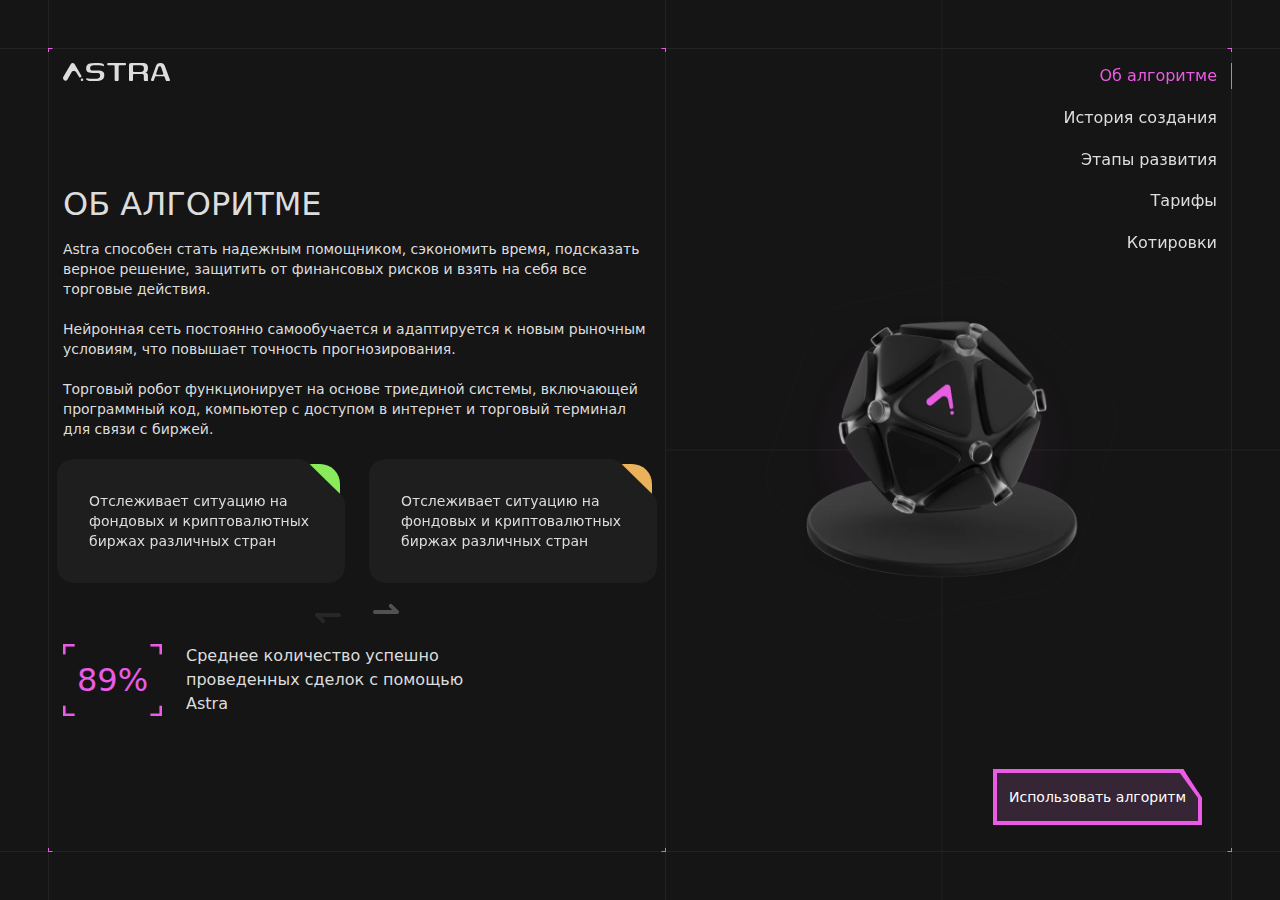
==== about.html @ ca2d739d "update" ====
<!doctype html>
<html lang="ru">

<head>

	<meta charset="UTF-8">
	<meta name="viewport" content="width=device-width, initial-scale=1.0">
	<title>Об алгоритме</title>
	<link rel="stylesheet" href="css/app.css">
	<script src="https://polyfill.io/v3/polyfill.min.js?features=globalThis%2CElement.prototype.closest%2CURLSearchParams"
		        nomodule></script>
	<script src="js/webcomponents-bundle.js" nomodule></script>
	<script>/*! @formatter:off modernizr 3.6.0 (Custom Build) | MIT https://modernizr.com/download/?-overflowscrolling-webp-setclasses !*/!function(e,n,t){function r(e,n){return typeof e===n}function o(){var e,n,t,o,i,s,a;for(var l in _)if(_.hasOwnProperty(l)){if(e=[],n=_[l],n.name&&(e.push(n.name.toLowerCase()),n.options&&n.options.aliases&&n.options.aliases.length))for(t=0;t<n.options.aliases.length;t++)e.push(n.options.aliases[t].toLowerCase());for(o=r(n.fn,"function")?n.fn():n.fn,i=0;i<e.length;i++)s=e[i],a=s.split("."),1===a.length?Modernizr[a[0]]=o:(!Modernizr[a[0]]||Modernizr[a[0]]instanceof Boolean||(Modernizr[a[0]]=new Boolean(Modernizr[a[0]])),Modernizr[a[0]][a[1]]=o),w.push((o?"":"no-")+a.join("-"))}}function i(e){var n=S.className,t=Modernizr._config.classPrefix||"";if(B&&(n=n.baseVal),Modernizr._config.enableJSClass){var r=new RegExp("(^|\\s)"+t+"no-js(\\s|$)");n=n.replace(r,"$1"+t+"js$2")}Modernizr._config.enableClasses&&(n+=" "+t+e.join(" "+t),B?S.className.baseVal=n:S.className=n)}function s(e,n){if("object"==typeof e)for(var t in e)b(e,t)&&s(t,e[t]);else{e=e.toLowerCase();var r=e.split("."),o=Modernizr[r[0]];if(2==r.length&&(o=o[r[1]]),"undefined"!=typeof o)return Modernizr;n="function"==typeof n?n():n,1==r.length?Modernizr[r[0]]=n:(!Modernizr[r[0]]||Modernizr[r[0]]instanceof Boolean||(Modernizr[r[0]]=new Boolean(Modernizr[r[0]])),Modernizr[r[0]][r[1]]=n),i([(n&&0!=n?"":"no-")+r.join("-")]),Modernizr._trigger(e,n)}return Modernizr}function a(e,n){return!!~(""+e).indexOf(n)}function l(){return"function"!=typeof n.createElement?n.createElement(arguments[0]):B?n.createElementNS.call(n,"http://www.w3.org/2000/svg",arguments[0]):n.createElement.apply(n,arguments)}function A(e){return e.replace(/([a-z])-([a-z])/g,function(e,n,t){return n+t.toUpperCase()}).replace(/^-/,"")}function u(e,n){return function(){return e.apply(n,arguments)}}function f(e,n,t){var o;for(var i in e)if(e[i]in n)return t===!1?e[i]:(o=n[e[i]],r(o,"function")?u(o,t||n):o);return!1}function c(n,t,r){var o;if("getComputedStyle"in e){o=getComputedStyle.call(e,n,t);var i=e.console;if(null!==o)r&&(o=o.getPropertyValue(r));else if(i){var s=i.error?"error":"log";i[s].call(i,"getComputedStyle returning null, its possible modernizr test results are inaccurate")}}else o=!t&&n.currentStyle&&n.currentStyle[r];return o}function p(e){return e.replace(/([A-Z])/g,function(e,n){return"-"+n.toLowerCase()}).replace(/^ms-/,"-ms-")}function d(){var e=n.body;return e||(e=l(B?"svg":"body"),e.fake=!0),e}function m(e,t,r,o){var i,s,a,A,u="modernizr",f=l("div"),c=d();if(parseInt(r,10))for(;r--;)a=l("div"),a.id=o?o[r]:u+(r+1),f.appendChild(a);return i=l("style"),i.type="text/css",i.id="s"+u,(c.fake?c:f).appendChild(i),c.appendChild(f),i.styleSheet?i.styleSheet.cssText=e:i.appendChild(n.createTextNode(e)),f.id=u,c.fake&&(c.style.background="",c.style.overflow="hidden",A=S.style.overflow,S.style.overflow="hidden",S.appendChild(c)),s=t(f,e),c.fake?(c.parentNode.removeChild(c),S.style.overflow=A,S.offsetHeight):f.parentNode.removeChild(f),!!s}function g(n,r){var o=n.length;if("CSS"in e&&"supports"in e.CSS){for(;o--;)if(e.CSS.supports(p(n[o]),r))return!0;return!1}if("CSSSupportsRule"in e){for(var i=[];o--;)i.push("("+p(n[o])+":"+r+")");return i=i.join(" or "),m("@supports ("+i+") { #modernizr { position: absolute; } }",function(e){return"absolute"==c(e,null,"position")})}return t}function h(e,n,o,i){function s(){f&&(delete U.style,delete U.modElem)}if(i=r(i,"undefined")?!1:i,!r(o,"undefined")){var u=g(e,o);if(!r(u,"undefined"))return u}for(var f,c,p,d,m,h=["modernizr","tspan","samp"];!U.style&&h.length;)f=!0,U.modElem=l(h.shift()),U.style=U.modElem.style;for(p=e.length,c=0;p>c;c++)if(d=e[c],m=U.style[d],a(d,"-")&&(d=A(d)),U.style[d]!==t){if(i||r(o,"undefined"))return s(),"pfx"==n?d:!0;try{U.style[d]=o}catch(v){}if(U.style[d]!=m)return s(),"pfx"==n?d:!0}return s(),!1}function v(e,n,t,o,i){var s=e.charAt(0).toUpperCase()+e.slice(1),a=(e+" "+x.join(s+" ")+s).split(" ");return r(n,"string")||r(n,"undefined")?h(a,n,o,i):(a=(e+" "+E.join(s+" ")+s).split(" "),f(a,n,t))}function y(e,n,r){return v(e,t,t,n,r)}var w=[],_=[],C={_version:"3.6.0",_config:{classPrefix:"",enableClasses:!0,enableJSClass:!0,usePrefixes:!0},_q:[],on:function(e,n){var t=this;setTimeout(function(){n(t[e])},0)},addTest:function(e,n,t){_.push({name:e,fn:n,options:t})},addAsyncTest:function(e){_.push({name:null,fn:e})}},Modernizr=function(){};Modernizr.prototype=C,Modernizr=new Modernizr;var b,S=n.documentElement,B="svg"===S.nodeName.toLowerCase();!function(){var e={}.hasOwnProperty;b=r(e,"undefined")||r(e.call,"undefined")?function(e,n){return n in e&&r(e.constructor.prototype[n],"undefined")}:function(n,t){return e.call(n,t)}}(),C._l={},C.on=function(e,n){this._l[e]||(this._l[e]=[]),this._l[e].push(n),Modernizr.hasOwnProperty(e)&&setTimeout(function(){Modernizr._trigger(e,Modernizr[e])},0)},C._trigger=function(e,n){if(this._l[e]){var t=this._l[e];setTimeout(function(){var e,r;for(e=0;e<t.length;e++)(r=t[e])(n)},0),delete this._l[e]}},Modernizr._q.push(function(){C.addTest=s}),Modernizr.addAsyncTest(function(){function e(e,n,t){function r(n){var r=n&&"load"===n.type?1==o.width:!1,i="webp"===e;s(e,i&&r?new Boolean(r):r),t&&t(n)}var o=new Image;o.onerror=r,o.onload=r,o.src=n}var n=[{uri:"[data-uri]",name:"webp"},{uri:"[data-uri]",name:"webp.alpha"},{uri:"[data-uri]",name:"webp.animation"},{uri:"[data-uri]",name:"webp.lossless"}],t=n.shift();e(t.name,t.uri,function(t){if(t&&"load"===t.type)for(var r=0;r<n.length;r++)e(n[r].name,n[r].uri)})});var Q="Moz O ms Webkit",x=C._config.usePrefixes?Q.split(" "):[];C._cssomPrefixes=x;var E=C._config.usePrefixes?Q.toLowerCase().split(" "):[];C._domPrefixes=E;var T={elem:l("modernizr")};Modernizr._q.push(function(){delete T.elem});var U={style:T.elem.style};Modernizr._q.unshift(function(){delete U.style}),C.testAllProps=v,C.testAllProps=y,Modernizr.addTest("overflowscrolling",y("overflowScrolling","touch",!0)),o(),i(w),delete C.addTest,delete C.addAsyncTest;for(var P=0;P<Modernizr._q.length;P++)Modernizr._q[P]();e.Modernizr=Modernizr}(window,document);/*! @formatter:on */</script>

</head>

<body>
	<div class="page-wrapper">
		<!--Header-->
		<header id="header" class="header">
			<div class="container">
				<!--Logo-->
				<div class="header__wrapper">
					<a href="index.html" class="header__logo">
						<img src="images/icon/logo.svg" alt="Astra" width="143" height="24">
					</a>
					<div class="header__panel" data-mobile-menu="wrapper">
						<!-- Menu -->
						<nav class="nav">
							<ul class="nav__list list-reset">
								<li class="nav__item active">
									<a href="about.html">
										<span>Об алгоритме</span>
									</a>
								</li>
								<li class="nav__item ">
									<a href="history.html">
										<span>История создания</span>
									</a>
								</li>
								<li class="nav__item ">
									<a href="development.html">
										<span>Этапы развития</span>
									</a>
								</li>
								<li class="nav__item ">
									<a href="rates.html">
										<span>Тарифы</span>
									</a>
								</li>
								<li class="nav__item ">
									<a href="quotes.html">
										<span>Котировки</span>
									</a>
								</li>
							</ul>


						</nav>
					</div>
				</div>
			</div>
		</header>

		<main class="main">
			<div class="line line--top"></div>
			<div class="line-vertical line-vertical--left"></div>
			<div class="line-vertical line-vertical--right"></div>
			<div class="line line--bottom"></div>

			<section class="about" data-slider="about-slider">
				<div class="line-vertical line-vertical--center"></div>
				<div class="container">
					<div class="about__wrapper offset">
						<div class=about__wrap>
							<div class="about__main">
								<h2 class="about__title section-title">
									Об алгоритме
								</h2>
								<div class="about__text">
									<p>
										Astra способен стать надежным помощником, сэкономить время, подсказать верное решение,
										защитить
										от финансовых рисков и взять на себя все торговые действия.
									</p>
									<p>
										Нейронная сеть постоянно самообучается и адаптируется к новым рыночным условиям, что
										повышает
										точность прогнозирования.
									</p>
									<p>
										Торговый робот функционирует на основе триединой системы, включающей программный код,
										компьютер
										с доступом в интернет и торговый терминал для связи с биржей.
									</p>
								</div>
								<div class="about__swiper">
									<div class="swiper swiper--about">
										<div class="swiper-wrapper">
											<div class="swiper-slide">
												<div class="about-card about-card--green">
													<div class="about-card__wrap">
														<p class="about-card__text">
															Отслеживает ситуацию на фондовых и криптовалютных биржах различных стран
														</p>
													</div>
												</div>
											</div>
											<div class="swiper-slide">
												<div class="about-card about-card--yellow">
													<div class="about-card__wrap">
														<p class="about-card__text">
															Отслеживает ситуацию на фондовых и криптовалютных биржах различных стран
														</p>
													</div>
												</div>
											</div>
											<div class="swiper-slide">
												<div class="about-card about-card--green">
													<div class="about-card__wrap">
														<p class="about-card__text">
															Отслеживает ситуацию на фондовых и криптовалютных биржах различных стран
														</p>
													</div>
												</div>
											</div>
											<div class="swiper-slide">
												<div class="about-card about-card--yellow">
													<div class="about-card__wrap">
														<p class="about-card__text">
															Отслеживает ситуацию на фондовых и криптовалютных биржах различных стран
														</p>
													</div>
												</div>
											</div>
										</div>
										<div class="swiper-nav">
											<div class="swiper-button-prev">
												<svg width="26" height="11" viewBox="0 0 26 11" fill="none" xmlns="http://www.w3.org/2000/svg">
													<g opacity="0.3">
														<path d="M2 3.99988C0.89543 3.99988 3.91405e-08 3.10445 8.74228e-08 1.99988C1.35705e-07 0.895308 0.895431 -0.000122031 2 -0.000121983L24 -0.000121498C25.1046 -0.00012145 26 0.895309 26 1.99988C26 3.10445 25.1046 3.99988 24 3.99988L2 3.99988Z" fill="#DDDDDD" />
														<path d="M0.928861 3.75735C0.147813 2.9763 0.147813 1.70997 0.928862 0.928926C1.70991 0.147877 2.97624 0.147877 3.75729 0.928926L9.58572 6.75735C10.3668 7.5384 10.3668 8.80473 9.58572 9.58578C8.80467 10.3668 7.53834 10.3668 6.75729 9.58578L0.928861 3.75735Z" fill="#DDDDDD" />
													</g>
												</svg>
											</div>
											<div class="swiper-button-next">
												<svg width="26" height="11" viewBox="0 0 26 11" fill="none" xmlns="http://www.w3.org/2000/svg">
													<g opacity="0.3">
														<path d="M24 7.00012C25.1046 7.00012 26 7.89555 26 9.00012C26 10.1047 25.1046 11.0001 24 11.0001L2 11.0001C0.895429 11.0001 -1.35705e-07 10.1047 -8.74228e-08 9.00012C-3.91405e-08 7.89555 0.895432 7.00012 2 7.00012L24 7.00012Z" fill="#DDDDDD" />
														<path d="M25.0711 7.24265C25.8522 8.0237 25.8522 9.29003 25.0711 10.0711C24.2901 10.8521 23.0238 10.8521 22.2427 10.0711L16.4143 4.24265C15.6332 3.4616 15.6332 2.19527 16.4143 1.41422C17.1953 0.633172 18.4617 0.633172 19.2427 1.41422L25.0711 7.24265Z" fill="#DDDDDD" />
													</g>
												</svg>
											</div>
										</div>
									</div>
								</div>
								<div class="about-average">
									<div class="about-average__count">
										89%
									</div>
									<p class="about-average__text">
										Среднее количество успешно проведенных сделок с помощью Astra
									</p>
								</div>
								<div class="line line--top"></div>
								<div class="line-vertical line-vertical--right"></div>
							</div>
							<div class="about-image">
								<div class="line-vertical line-vertical--center"></div>
								<div class="line line--center"></div>
								<div class="about-image__wrapper">
									<svg width="1054" height="880" viewBox="0 0 1054 1080" fill="none" xmlns="http://www.w3.org/2000/svg">
										<g clip-path="url(#clip0_344_8880)">
											<g opacity="0.1" filter="url(#filter0_f_344_8880)">
												<circle cx="524" cy="531" r="406" fill="url(#paint0_radial_344_8880)" />
											</g>
											<path opacity="0.3" d="M882.706 215.405L882.714 215.414L1014.34 361.313C1047.44 398.003 1058.35 449.612 1042.94 496.56L981.63 683.252L981.626 683.264L921.087 870.206C905.863 917.217 866.624 952.471 818.257 962.594L625.924 1002.85L625.912 1002.85L433.746 1043.89C385.421 1054.21 335.271 1037.86 302.321 1001.03L171.294 854.595L171.286 854.586L39.659 708.686C6.55842 671.996 -4.3534 620.387 11.0634 573.439L72.3692 386.747L72.373 386.735L132.913 199.793C148.137 152.782 187.376 117.528 235.742 107.405L428.075 67.1518L428.087 67.1492L620.253 26.1071C668.578 15.7861 718.729 32.1408 751.679 68.9662L882.706 215.405Z" stroke="#1E1E1E" stroke-width="6" />
										</g>
										<defs>
											<filter id="filter0_f_344_8880" x="64" y="71" width="920" height="920" filterUnits="userSpaceOnUse" color-interpolation-filters="sRGB">
												<feFlood flood-opacity="0" result="BackgroundImageFix" />
												<feBlend mode="normal" in="SourceGraphic" in2="BackgroundImageFix" result="shape" />
												<feGaussianBlur stdDeviation="27" result="effect1_foregroundBlur_344_8880" />
											</filter>
											<radialGradient id="paint0_radial_344_8880" cx="0" cy="0" r="1" gradientUnits="userSpaceOnUse" gradientTransform="translate(524 531) rotate(90) scale(406)">
												<stop stop-color="#EB5BE5" />
												<stop offset="1" stop-color="#EB5BE5" stop-opacity="0" />
											</radialGradient>
											<clipPath id="clip0_344_8880">
												<rect width="1054" height="1080" fill="white" />
											</clipPath>
										</defs>
									</svg>
									<picture class="about-image__pic">
										<source srcset="images/about/about.webp 1x, images/about/about@2x.webp 1.3x" type="image/webp">
										<source srcset="images/about/about.png 1x, images/about/about@2x.png 1.3x" type="image/png">
										<img src="images/about/about.png" alt="Astra" width="600" height="560">
									</picture>
								</div>
							</div>
							<a href="#" class="b-btn b-btn--primary">
								<span>Использовать алгоритм</span>
							</a>
						</div>
					</div>
				</div>
			</section>


		</main>
		<!-- Footer -->
		<footer class="footer footer--main" id="footer">
			<div class="container">
				<div class="footer__wrapper">

				</div>
			</div>
		</footer>

	</div>

	<script src="js/app.min.js"></script>
	<script src="js/slider.min.js"></script>


</body>

</html>
---- css/app.css ----
@keyframes dropdown-display{0%{opacity:0;transform:scale(.98) translateY(-.6em)}to{opacity:1;transform:scale(1) translateY(0)}}@keyframes dropdown-display-up{0%{opacity:0;transform:scale(.98) translateY(.6em)}to{opacity:1;transform:scale(1) translateY(0)}}@keyframes pulse{0%,to{opacity:0}50%{opacity:1}}@keyframes animateLine{0%{width:0}to{width:100%}}@keyframes animateLineHorizontal{0%{height:0}to{height:100%}}@keyframes pulseTwo{0%,to{opacity:0}50%{opacity:.5}}@keyframes dashOne{0%{stroke-dashoffset:170px}to{stroke-dashoffset:340px}}@keyframes dash{0%{stroke-dashoffset:1200}to{stroke-dashoffset:0}}@keyframes dashText{0%{opacity:0}to{opacity:1}}@font-face{font-family:"Onest";src:url(../fonts/Onest-Regular.woff2) format("woff2"),url(../fonts/Onest-Regular.woff) format("woff"),url(../fonts/Onest-Regular.ttf) format("truetype");font-weight:400;font-style:normal;font-display:swap}@font-face{font-family:"Onest";src:url(../fonts/Onest-Medium.woff2) format("woff2"),url(../fonts/Onest-Medium.woff) format("woff"),url(../fonts/Onest-Medium.ttf) format("truetype");font-weight:500;font-style:normal;font-display:swap}@font-face{font-family:"Onest";src:url(../fonts/Onest-Bold.woff2) format("woff2"),url(../fonts/Onest-Bold.woff) format("woff"),url(../fonts/Onest-Bold.ttf) format("truetype");font-weight:700;font-style:normal;font-display:swap}html{line-height:1.15;-webkit-text-size-adjust:100%}aside,details,footer,header,main,nav,section{display:block}hr,img{border:0}hr{box-sizing:content-box;overflow:visible;background:#dedede;display:block;height:1px;margin:30px 0}pre{font-family:monospace,monospace;font-size:1em}a{background-color:transparent;-webkit-tap-highlight-color:transparent}abbr[title]{border-bottom:none;-webkit-text-decoration:underline dotted;text-decoration:underline dotted}b,strong{font-weight:700}small{font-size:80%}sub,sup{font-size:75%;line-height:0;position:relative;vertical-align:baseline}sub{bottom:-.25em}sup{top:-.5em}img{height:auto;max-width:100%;vertical-align:top}button,input,optgroup{font-size:100%;line-height:1.15}button,input,optgroup,select,textarea{font-family:inherit;margin:0}button,input{overflow:visible}button,select{text-transform:none}[type=button],[type=reset],[type=submit],button{-webkit-appearance:button;-webkit-tap-highlight-color:transparent;outline:0}[type=button]::-moz-focus-inner,[type=reset]::-moz-focus-inner,[type=submit]::-moz-focus-inner,button::-moz-focus-inner{border-style:none;padding:0}[type=button]:-moz-focusring,[type=reset]:-moz-focusring,[type=submit]:-moz-focusring,button:-moz-focusring{outline:0}fieldset{padding:0}legend{color:inherit;display:table;max-width:100%;white-space:normal}[type=checkbox],[type=radio],legend{box-sizing:border-box;padding:0}[type=number]::-webkit-inner-spin-button,[type=number]::-webkit-outer-spin-button{height:auto}[type=search]{-webkit-appearance:textfield;outline-offset:-2px}[type=search]::-webkit-search-decoration{-webkit-appearance:none}::-webkit-file-upload-button{-webkit-appearance:button;font:inherit}summary{display:list-item}[hidden],template{display:none}*{-webkit-tap-highlight-color:transparent}body{height:100%;background:#151515;box-sizing:border-box;color:#151515;font-family:"Roboto",system-ui,-apple-system,Segoe UI,Roboto,Noto Sans,Ubuntu,Cantarell,Helvetica Neue,sans-serif;font-size:16px;line-height:161%;margin:0;min-width:320px;overflow-x:hidden;overflow-y:auto;padding:0;position:relative}svg{max-height:100%}select:not([multiple]){vertical-align:middle}table{border-collapse:separate;border-spacing:0;max-width:100%;width:100%}td,th{line-height:inherit;padding:5px 10px}th{font-weight:700;text-align:left;vertical-align:bottom}td{vertical-align:top}a{color:#fff;outline:0;text-decoration:none}h1,h2,h3,h4,h5,h6,p{font-weight:700;line-height:1.2;margin:0}p{color:#ddd;font-size:12px;font-weight:400;line-height:16px}@media screen and (min-width:767px){p{font-size:14px;line-height:20px}}@media screen and (min-width:1439px){p{font-size:16px;line-height:24px}}.section-title{color:#ddd;font-size:24px;font-weight:500;line-height:32px;text-transform:uppercase}@media screen and (min-width:767px){.section-title{font-size:32px;line-height:40px}}@media screen and (min-width:1919px){.section-title{font-size:48px;line-height:56px}}dl,ol,ul{margin:2.6em 0}ol{list-style:decimal}h1{font-size:28px}h2{font-size:24px}h3{font-size:20px}h4{font-size:18px}h5{font-size:16px}::-moz-focus-inner{border:0;padding:0}.hidden-box{display:none;visibility:hidden}iframe{border:0;outline:0}.videoWrapper{height:0;padding-bottom:56.25%;position:relative}.videoWrapper iframe{height:100%;left:0;position:absolute;top:0;width:100%}.text-center{text-align:center}.list-reset{list-style:none;margin:0;padding:0}blockquote{color:#000;font-size:18px;font-style:normal;font-weight:500;line-height:189%;margin:42px 0;max-width:830px;padding-left:27px;position:relative}@media screen and (min-width:767px){blockquote{margin:28px 0}}@media screen and (min-width:1279px){blockquote{margin:48px 0}}blockquote:after{background:#000;bottom:5px;content:"";left:0;position:absolute;top:5px;width:3px}input[type=email],input[type=number],input[type=password],input[type=search],input[type=tel],input[type=text],select{height:auto}input[type=email],input[type=number],input[type=password],input[type=search],input[type=tel],input[type=text],select,textarea{background-color:transparent;border:1px solid #c1c1c1;border-radius:5px;outline:0;line-height:1.25;color:#4b4b4e;max-width:100%;font-weight:400;transition:border-color .3s ease;padding:19px 28px;font-size:16px;-webkit-appearance:none;box-sizing:border-box}input[type=email]::-webkit-input-placeholder,input[type=number]::-webkit-input-placeholder,input[type=password]::-webkit-input-placeholder,input[type=search]::-webkit-input-placeholder,input[type=tel]::-webkit-input-placeholder,input[type=text]::-webkit-input-placeholder,select::-webkit-input-placeholder,textarea::-webkit-input-placeholder{font-weight:400;color:#4b4b4e}input[type=email]:-moz-placeholder,input[type=number]:-moz-placeholder,input[type=password]:-moz-placeholder,input[type=search]:-moz-placeholder,input[type=tel]:-moz-placeholder,input[type=text]:-moz-placeholder,select:-moz-placeholder,textarea:-moz-placeholder{font-weight:400;color:#4b4b4e}input[type=email]::-moz-placeholder,input[type=number]::-moz-placeholder,input[type=password]::-moz-placeholder,input[type=search]::-moz-placeholder,input[type=tel]::-moz-placeholder,input[type=text]::-moz-placeholder,select::-moz-placeholder,textarea::-moz-placeholder{font-weight:400;color:#4b4b4e}input[type=email]:-ms-input-placeholder,input[type=number]:-ms-input-placeholder,input[type=password]:-ms-input-placeholder,input[type=search]:-ms-input-placeholder,input[type=tel]:-ms-input-placeholder,input[type=text]:-ms-input-placeholder,select:-ms-input-placeholder,textarea:-ms-input-placeholder{font-weight:400;color:#4b4b4e}input[type=email]:focus,input[type=number]:focus,input[type=password]:focus,input[type=search]:focus,input[type=tel]:focus,input[type=text]:focus,select:focus,textarea:focus{border-color:#4b4b4e}input[type=email].error,input[type=number].error,input[type=password].error,input[type=search].error,input[type=tel].error,input[type=text].error,select.error,textarea.error{border-color:#e23737;color:#e23737}input[type=email].disabled,input[type=email][disabled],input[type=email][readonly],input[type=number].disabled,input[type=number][disabled],input[type=number][readonly],input[type=password].disabled,input[type=password][disabled],input[type=password][readonly],input[type=search].disabled,input[type=search][disabled],input[type=search][readonly],input[type=tel].disabled,input[type=tel][disabled],input[type=tel][readonly],input[type=text].disabled,input[type=text][disabled],input[type=text][readonly],select.disabled,select[disabled],select[readonly],textarea.disabled,textarea[disabled],textarea[readonly]{cursor:default;background-color:#f9f9f9;border-color:#bcbcbc;color:#939393}select{padding-right:35px;background-image:url(../images/select.svg);background-position:100% 50%;background-repeat:no-repeat}input[type=checkbox],input[type=radio]{display:inline-block;vertical-align:middle}textarea{height:auto;overflow:auto}.error-message{color:#e23737;margin-top:5px;order:1}.checkbox-style,label.checkbox-style{font-size:13px;font-weight:400;line-height:1.3;position:relative;display:block;overflow:hidden;margin:0;cursor:pointer;-webkit-user-select:none;user-select:none;-webkit-tap-highlight-color:transparent;outline:0;color:#a7a8b1}.checkbox-style>span,label.checkbox-style>span{position:relative;display:inline-block;vertical-align:top;color:#a7a8b1;padding:2px 0 2px 28px}.checkbox-style>span:before,label.checkbox-style>span:before{content:"";position:absolute;z-index:1;top:0;left:0;box-sizing:border-box;width:20px;height:20px;border:1px solid #c1c1c1;border-radius:3px;transition:border-color .3s ease,background-color .3s ease}.checkbox-style>span:after,label.checkbox-style>span:after{content:"";position:absolute;z-index:5;top:3px;left:3px;opacity:0;transition:opacity .3s ease;width:14px;height:14px;background:#000;border-radius:3px}.checkbox-style input[type=checkbox],label.checkbox-style input[type=checkbox]{position:absolute;top:0;left:-30px;width:1px;height:1px;outline:0;-webkit-tap-highlight-color:transparent}.checkbox-style input[type=checkbox]:checked~span:after,label.checkbox-style input[type=checkbox]:checked~span:after{opacity:1}.checkbox-style input[type=checkbox].disabled~span:after,.checkbox-style input[type=checkbox][disabled]~span:after,label.checkbox-style input[type=checkbox].disabled~span:after,label.checkbox-style input[type=checkbox][disabled]~span:after{background:#e3e3e3}.form__row{position:relative;margin-top:20px}.form__row:first-child{margin-top:0}.form__row input[type=email],.form__row input[type=number],.form__row input[type=password],.form__row input[type=search],.form__row input[type=tel],.form__row input[type=text],.form__row select,.form__row textarea{width:100%;vertical-align:top}.form__row>label:not(.checkbox-style){font-size:12px;font-weight:400;line-height:1.2;display:flex;align-items:center;flex-flow:row nowrap;justify-content:space-between;margin:0 0 10px;cursor:pointer;color:#a7a8b1}.form__row>label:not(.checkbox-style)>span{order:0}.form__row>label:not(.checkbox-style) .error-message{margin-top:0;margin-left:10px}.form__row>label:not(.checkbox-style) .error-message+span{color:#e23737}.form-password__button i,.form__hint,.form__input{position:relative;z-index:1}.form__hint{font-size:12px;font-weight:400;font-style:italic;z-index:2;margin:5px 0 0;color:#444}.form__error{font-size:13px;font-weight:500;z-index:3;margin-top:3px;color:#e23737}.form-password,.form__error{position:relative}.form-password input[type=password],.form-password input[type=text]{position:relative;z-index:1;padding-right:50px}.form-password__button,.form-password__button:after{position:absolute;z-index:10;transition:opacity .3s ease}.form-password__button{top:0;right:0;bottom:0;box-sizing:border-box;width:42px;padding:0;cursor:pointer;vertical-align:middle;opacity:.3;border:0;outline:0;background:0 0;-webkit-tap-highlight-color:transparent}.form-password__button i{vertical-align:middle}.form-password__button:after{content:"";top:24px;left:9px;display:block;width:24px;height:1px;transform:rotate(-30deg);border-top:1px solid #fff;background:#000}@media screen and (min-width:1279px){.form-password__button:hover{opacity:1}}.form-password__button.active{opacity:1}.form-password__button.active:after{opacity:0}.b-btn,.test:hover{background-color:#eb5be5}.b-btn{align-items:center;border:4px solid #eb5be5;border-radius:0;box-sizing:border-box;-webkit-clip-path:polygon(91% 0,100% 52%,100% 100%,0 100%,0 0);clip-path:polygon(91% 0,100% 52%,100% 100%,0 100%,0 0);justify-content:flex-start;line-height:24px;position:relative;text-align:center;text-decoration:none;transition:background .3s ease,color .3s ease;width:-moz-fit-content;width:fit-content}.b-btn.focus,.b-btn:focus-within,.b-btn:hover{outline:0}.b-btn.disabled,.b-btn:disabled{background:inherit;box-shadow:none;cursor:default;opacity:.45}.b-btn [class*=" b-icon-"],.b-btn [class^=b-icon-]{margin-right:10px;vertical-align:middle}.b-btn--big{font-size:16px;padding:14px 30px}.b-btn--small{font-size:13px;padding:8px 30px}.b-btn--primary{color:#fff}.b-btn--primary.active span,.b-btn--primary:active span,.b-btn--primary:focus-within span,.b-btn--primary:hover span{background-color:#eb5be5}.b-btn--primary.disabled.active,.b-btn--primary.disabled:active,.b-btn--primary.disabled:focus-within,.b-btn--primary.disabled:hover,.b-btn--primary:disabled.active,.b-btn--primary:disabled:active,.b-btn--primary:disabled:focus-within,.b-btn--primary:disabled:hover{background-color:#362535;color:#fff}.b-btn--primary span{align-items:center;background-color:#362535;bottom:4px;-webkit-clip-path:polygon(91% 0,100% 52%,100% 100%,0 100%,0 0);clip-path:polygon(91% 0,100% 52%,100% 100%,0 100%,0 0);display:flex;font-size:12px;justify-content:center;line-height:16px;transition:background-color .3s ease}@media screen and (min-width:767px){.b-btn--primary span{font-size:14px;line-height:20px}}@media screen and (min-width:1919px){.b-btn--primary span{font-size:16px;height:56px;line-height:24px}}.b-btn--loading:before{animation:loadingSpin 1s infinite linear;border-radius:50%;content:"";display:inline-block;height:12px;margin-left:-15px;margin-right:10px;transition:border .3s ease;vertical-align:middle;width:12px}.b-btn--loading.outline:before{border:3px solid rgba(0,0,0,.2);border-top-color:#000}.b-btn--loading.outline:hover:before,.b-btn--loading:before{border:3px solid rgba(255,255,255,.6);border-top-color:#fff}.b-btn+.b-btn{margin-left:5px}.b-btn-grouping{display:inline-block}.b-btn-grouping .b-btn{border-radius:0;float:left;margin-right:0}.b-btn-grouping .b-btn:first-child{border-radius:0 0 0 0}.b-btn-grouping .b-btn:last-child{border-radius:0 0 0 0}.b-btn-grouping .b-btn.outline{margin-left:-1px;z-index:1}.b-btn-grouping .b-btn.outline:hover{z-index:2}.b-btn-grouping .b-btn.outline.active{z-index:3}.b-btn-grouping .b-btn.outline:first-child{margin-left:0}a.b-btn.disabled,fieldset[disabled] a.b-btn{pointer-events:none}input[type=button].full-size,input[type=reset].full-size,input[type=submit].full-size{width:100%}.swiper,.swiper-wrapper{position:relative;z-index:1}.swiper{margin-left:auto;margin-right:auto;overflow:hidden;list-style:none;padding:0}.swiper-vertical>.swiper-wrapper{flex-direction:column}.swiper-wrapper{width:100%;height:100%;display:flex;transition-property:transform;box-sizing:content-box}.swiper-android .swiper-slide,.swiper-wrapper{transform:translate3d(0,0,0)}.swiper-pointer-events{touch-action:pan-y}.swiper-pointer-events.swiper-vertical{touch-action:pan-x}.swiper-slide{flex-shrink:0;width:100%;height:100%;position:relative;transition-property:transform}.swiper-slide-invisible-blank{visibility:hidden}.swiper-autoheight,.swiper-autoheight .swiper-slide{height:auto}.swiper-autoheight .swiper-wrapper{align-items:flex-start;transition-property:transform,height}.swiper-centered>.swiper-wrapper::before{content:"";flex-shrink:0;order:9999}.swiper-centered.swiper-horizontal>.swiper-wrapper>.swiper-slide:first-child{margin-inline-start:var(--swiper-centered-offset-before)}.swiper-centered.swiper-horizontal>.swiper-wrapper::before{height:100%;width:var(--swiper-centered-offset-after)}.swiper-centered.swiper-vertical>.swiper-wrapper>.swiper-slide:first-child{margin-block-start:var(--swiper-centered-offset-before)}.swiper-centered.swiper-vertical>.swiper-wrapper::before{width:100%;height:var(--swiper-centered-offset-after)}.swiper-centered>.swiper-wrapper>.swiper-slide{scroll-snap-align:center center}.swiper-button-next,.swiper-button-prev{cursor:pointer;display:inline-block;flex:0 0 26px;height:21px;outline:0;position:relative;-webkit-tap-highlight-color:transparent;transition:opacity .3s ease;-webkit-user-select:none;user-select:none;vertical-align:top;width:26px}.swiper-button-next:after,.swiper-button-prev:after{content:"";left:0;position:absolute;top:0}@media screen and (min-width:1076px){.swiper-button-next:hover,.swiper-button-prev:hover{opacity:.7}}.swiper-button-next.swiper-button-disabled,.swiper-button-prev.swiper-button-disabled{cursor:auto;opacity:.3;pointer-events:none}.swiper-button-prev{margin-right:16px;top:3px}.swiper-button-next{margin-left:16px;top:-7px}.slider__pagination{display:flex;flex-flow:row nowrap;justify-content:space-between}.swiper-nav{display:flex;justify-content:center}.swiper-pagination{position:absolute;text-align:center;transition:300ms opacity;transform:translate3d(0,0,0);z-index:10}.swiper-pagination.swiper-pagination-hidden{opacity:0}.swiper-container-horizontal>.swiper-pagination-bullets,.swiper-pagination-custom,.swiper-pagination-fraction{bottom:10px;left:0;width:100%}.swiper-pagination-bullets-dynamic{overflow:hidden;font-size:0}.swiper-pagination-bullets-dynamic .swiper-pagination-bullet{transform:scale(.33);position:relative}.swiper-pagination-bullets-dynamic .swiper-pagination-bullet-active,.swiper-pagination-bullets-dynamic .swiper-pagination-bullet-active-main{transform:scale(1)}.swiper-pagination-bullets-dynamic .swiper-pagination-bullet-active-prev{transform:scale(.66)}.swiper-pagination-bullets-dynamic .swiper-pagination-bullet-active-prev-prev{transform:scale(.33)}.swiper-pagination-bullets-dynamic .swiper-pagination-bullet-active-next{transform:scale(.66)}.swiper-pagination-bullets-dynamic .swiper-pagination-bullet-active-next-next{transform:scale(.33)}.swiper-pagination-bullet{width:8px;height:8px;display:inline-block;border-radius:100%;background:#000;opacity:.2}button.swiper-pagination-bullet{border:0;margin:0;padding:0;box-shadow:none;-webkit-appearance:none;appearance:none}.swiper-pagination-clickable .swiper-pagination-bullet{cursor:pointer}.swiper-pagination-bullet-active{opacity:1;background:#4954a0}.swiper-container-vertical>.swiper-pagination-bullets{right:10px;top:50%;transform:translate3d(0,-50%,0)}.swiper-container-vertical>.swiper-pagination-bullets .swiper-pagination-bullet{margin:6px 0;display:block}.swiper-container-vertical>.swiper-pagination-bullets.swiper-pagination-bullets-dynamic{top:50%;transform:translateY(-50%);width:8px}.swiper-container-vertical>.swiper-pagination-bullets.swiper-pagination-bullets-dynamic .swiper-pagination-bullet{display:inline-block;transition:200ms transform,200ms top}.swiper-container-horizontal>.swiper-pagination-bullets .swiper-pagination-bullet{margin:0 4px}.swiper-container-horizontal>.swiper-pagination-bullets.swiper-pagination-bullets-dynamic{left:50%;transform:translateX(-50%);white-space:nowrap}.swiper-container-horizontal>.swiper-pagination-bullets.swiper-pagination-bullets-dynamic .swiper-pagination-bullet{transition:200ms transform,200ms left}.swiper-container-horizontal.swiper-container-rtl>.swiper-pagination-bullets-dynamic .swiper-pagination-bullet{transition:200ms transform,200ms right}.swiper-pagination-lock{display:none}.tabs{width:100%}.tabs__container{display:none;width:100%}.tabs--info,.tabs__container.active{display:flex}.tabs--info{flex-direction:column}.tabs__list{align-items:flex-start;display:flex;margin-bottom:24px;overflow-x:auto;width:100%}@media screen and (min-width:1279px){.tabs__list{margin-bottom:38px}}.tabs__button{align-items:center;background-color:transparent;border:0;border-radius:8px;color:#ddd;cursor:pointer;display:flex;font-size:16px;font-weight:400;line-height:24px;padding:10px;text-decoration:none;transition:background-color .3s ease,color .3s ease;white-space:nowrap;width:100%}@media screen and (min-width:767px){.tabs__button{width:max-content}}.tabs__button.active,.tabs__button:hover{background-color:#1e1e1e;color:#fff}.tabs__button.active{color:#eb5be5}.tabs__button:not(:first-child){margin-left:24px}.tabs__button span{display:block;pointer-events:none}.tabs__wrap,.tabs__wrapper{overflow-x:auto}.tabs__wrapper{color:#fff;max-height:440px;max-width:100%;overflow-y:auto;width:100%}@media screen and (min-width:1279px){.tabs__wrapper{max-height:333px;padding-right:10px}.tabs__wrapper::-webkit-scrollbar{width:2px}.tabs__wrapper::-webkit-scrollbar-track{background-color:transparent}.tabs__wrapper::-webkit-scrollbar-thumb{box-shadow:inset 0 0 6px #eb5be5}}@media screen and (min-width:1439px){.tabs__wrapper{max-height:440px}}html{box-sizing:border-box;height:100%}*,::after,::before{box-sizing:inherit}.main,.page-wrapper{display:flex;position:relative}.page-wrapper{flex-direction:column;min-height:100%;overflow:hidden}.page-wrapper .line{animation:animateLine 2s ease-in}.page-wrapper .line-vertical{animation:animateLineHorizontal 1.5s ease-in}.main{flex:1 0 auto}.container{box-sizing:border-box;padding:0 12px;width:100%}@media screen and (min-width:767px){.container{padding:0 48px}}@media screen and (min-width:1439px){.container{padding:0 64px}}.line,.line--top{position:absolute;z-index:10}.line{background-color:#222;height:1px;width:100%}.line--top{left:0;top:12px}@media screen and (min-width:767px){.line--top{top:48px}}@media screen and (min-width:1439px){.line--top{top:64px}}.line--bottom{bottom:12px;left:0;position:absolute;z-index:10}@media screen and (min-width:767px){.line--bottom{bottom:48px}}@media screen and (min-width:1439px){.line--bottom{bottom:64px}}.line-vertical{background-color:#222;height:100%;position:absolute;top:0;width:1px;z-index:10}.line-vertical--left{left:12px}@media screen and (min-width:767px){.line-vertical--left{left:48px}}@media screen and (min-width:1439px){.line-vertical--left{left:64px}}.line-vertical--right{right:12px}@media screen and (min-width:767px){.line-vertical--right{right:48px}}@media screen and (min-width:1439px){.line-vertical--right{right:64px}}.hero .line-vertical--center,.line-vertical--center{left:50%;transform:translateX(-50%)}.offset{padding:0 15px}.hero{display:flex;flex-direction:column;justify-content:end;padding:45px 0 30px;position:relative;width:100%}@media screen and (min-width:767px){.hero{padding:80px 0 84px}}@media screen and (min-width:1279px){.hero{justify-content:center;padding:0}}.hero__wrapper{display:grid;grid-template-columns:repeat(3,1fr);position:relative;z-index:20}@media screen and (min-width:767px){.hero__wrapper{align-items:flex-end;grid-template-columns:repeat(6,1fr)}}@media screen and (min-width:1279px){.hero__wrapper{align-items:center;display:flex;justify-content:space-between;padding-top:0}}.hero__text{grid-column:3 span;margin-bottom:17px;max-width:213px}@media screen and (min-width:767px){.hero__text{grid-column:1/4;margin-bottom:0;max-width:357px}}.hero-image{grid-column:3 span;grid-row:1/1;margin-bottom:136px;position:relative;z-index:-1}@media screen and (min-width:767px){.hero-image{grid-column:6 span;margin-bottom:80px}}@media screen and (min-width:1279px){.hero-image{margin-bottom:0;margin-left:-100px}}.about-image svg,.about-image__wrapper img,.hero-image svg,.hero-image__pic img{height:100%;object-fit:cover;width:100%}.hero-image .line--center{left:50%;top:50%;transform:translate(-50%,-50%);width:1000%;z-index:-1}.hero-image__wrapper{position:relative}.hero-image__pic{left:50%;position:absolute;top:50%;transform:translate(-50%,-50%);width:44%;z-index:1}.b-btn--primary{grid-column:3 span}@media screen and (min-width:767px){.b-btn--primary{grid-column:6/7}}.b-btn--primary span{height:32px;min-width:167px}@media screen and (min-width:767px){.b-btn--primary span{height:48px;min-width:201px}}@media screen and (min-width:1919px){.b-btn--primary span{min-width:235px}}.about{position:relative;width:100%}@media screen and (min-width:767px){.about{padding:0}}.about .line-vertical--center{display:none;left:50%;top:0;transform:translateX(-50%)}@media screen and (min-width:767px){.about .line-vertical--center{display:block}}@media screen and (min-width:1279px){.about .line-vertical--center{display:none}}.about-image{position:relative;width:100%}@media screen and (min-width:767px){.about-image{margin-left:-15px;width:51%}}@media screen and (min-width:1279px){.about-image{margin-left:0;width:100%}}.about-image__wrapper{display:flex}@media screen and (min-width:767px){.about-image__wrapper{height:362px}}.about-image__wrapper img{max-width:none}.about-image__pic{left:50%;position:absolute;top:50%;transform:translate(-50%,-50%);width:50%;z-index:1}.about-image .line--center{left:-1000px;top:50%;transform:translateY(-50%);width:1000%;z-index:-1}@media screen and (min-width:767px){.about-image .line--center{display:none;left:0}}@media screen and (min-width:1279px){.about-image .line--center{display:block}}.about-image .line-vertical--center{display:none;left:50%;transform:translateX(-50%);z-index:-1}@media screen and (min-width:1279px){.about-image .line-vertical--center{display:block;height:1000%;top:50%;transform:translate(-50%,-50%)}}.about__wrap,.about__wrapper{position:relative}.about__main:before,.about__wrapper .b-btn--primary{display:none;position:absolute}@media screen and (min-width:767px){.about__wrapper .b-btn--primary{bottom:69px;display:flex;right:15px}}@media screen and (min-width:1279px){.about__wrapper .b-btn--primary{bottom:75px;right:15px}}.about__wrap{display:flex;flex-direction:column-reverse;justify-content:space-between;min-height:100vh;padding:48px 0}@media screen and (min-width:767px){.about__wrap{padding:49px 0 58px}}@media screen and (min-width:1279px){.about__wrap{align-items:center;flex-direction:row;height:100vh;justify-content:space-between;padding:48px 0}}@media screen and (min-width:1439px){.about__wrap{padding:64px 0}}.about__main{padding:0 19px;position:relative}@media screen and (min-width:767px){.about__main{display:block;padding:15px 0 0}}@media screen and (min-width:1023px){.about__main{padding:15px 15px 15px 0}}@media screen and (min-width:1279px){.about__main{display:flex;flex-direction:column;height:100%;justify-content:center;max-width:603px}}.about__main .line-vertical--right{display:none;height:1000%;right:0;top:50%;transform:translateY(-50%)}@media screen and (min-width:1279px){.about__main .line-vertical--right{display:block}}.about__main .line--top{display:none;left:50%;top:0;transform:translateX(-50%);width:1000%}@media screen and (min-width:767px){.about__main .line--top{display:block}}@media screen and (min-width:1279px){.about__main .line--top{display:none}}.about__main:before{content:""}@media screen and (min-width:767px){.about__main:before{background-image:url(../images/icon/corners-left-top.svg);background-repeat:no-repeat;background-size:5px 6px;display:block;height:5px;left:-15px;top:-1px;width:5px;z-index:11}}@media screen and (min-width:1279px){.about__main:before{background-image:url(../images/icon/corners-right-bottom.svg);bottom:0;left:unset;right:0;top:unset;z-index:12}}.about__main:after{content:"";display:none;position:absolute}@media screen and (min-width:767px){.about__main:after{background-image:url(../images/icon/corners-right-top.svg);background-repeat:no-repeat;background-size:5px 6px;display:block;height:5px;right:-15px;top:-1px;width:5px;z-index:11}}@media screen and (min-width:1279px){.about__main:after{background-image:url(../images/icon/corners-right-top.svg);bottom:0;right:0;z-index:12}}.about__title{margin-bottom:24px}@media screen and (min-width:767px){.about__title{margin-bottom:16px}}@media screen and (min-width:1279px){.about__title{margin-bottom:15px}}@media screen and (min-width:1919px){.about__title{margin-bottom:24px}}.about__text{margin-bottom:24px}@media screen and (min-width:1279px){.about__text{margin-bottom:20px}}@media screen and (min-width:1919px){.about__text{margin-bottom:40px}}.about__text p:not(:last-child){margin-bottom:24px}@media screen and (min-width:1279px){.about__text p:not(:last-child){margin-bottom:20px}}@media screen and (min-width:1919px){.about__text p:not(:last-child){margin-bottom:40px}}.about__swiper{margin:0 -19px 40px}@media screen and (min-width:551px){.about__swiper{margin:0 -6px 40px}}@media screen and (min-width:1279px){.about__swiper{margin:0 -6px 20px}}@media screen and (min-width:1919px){.about__swiper{margin:0 -6px 30px}}.about-card{margin:0 32px;position:relative;z-index:2}@media screen and (min-width:551px){.about-card{margin:0 12px}}.about-card--green:after,.about-card--yellow:after{background-color:#89eb5b;border-radius:20px;content:"";height:48px;position:absolute;right:5px;top:5px;width:48px;z-index:-1}.about-card--yellow:after{background-color:#ebb15b}.about-card__text{color:#ddd;font-size:12px;font-weight:400;line-height:16px}@media screen and (min-width:767px){.about-card__text{font-size:14px;line-height:20px}}@media screen and (min-width:1919px){.about-card__text{font-size:16px;line-height:24px}}.about-card__wrap{background:#1e1e1e;border-radius:16px;-webkit-mask-image:url(../images/about/1.svg);-webkit-mask-position:50% 50%;-webkit-mask-size:100% 100%;padding:24px 42px 24px 24px}@media screen and (min-width:551px){.about-card__wrap{padding:24px}}@media screen and (min-width:767px){.about-card__wrap{padding:32px}}.about-card__elipsis{position:absolute;right:0;top:0}.about-average,.about-average__count{align-items:center;display:flex}.about-average__count{background-image:url(../images/about/average-mob.png);background-repeat:no-repeat;background-size:cover;color:#eb5be5;font-size:24px;font-weight:500;height:56px;justify-content:center;line-height:32px;min-width:74px;padding:10px 12px;text-transform:uppercase}@media screen and (min-width:767px){.about-average__count{background-size:99px 72px;font-size:32px;height:72px;line-height:40px;min-width:99px}}@media screen and (min-width:1919px){.about-average__count{background-image:url(../images/about/average.png);background-size:135px 83px;font-size:48px;height:83px;line-height:56px;min-width:135px}}.about-average__text{color:#ddd;font-size:12px;font-weight:400;line-height:16px;margin-left:24px;max-width:150px}@media screen and (min-width:1279px){.about-average__text{font-size:16px;line-height:24px;max-width:296px}}.swiper--about{margin:0 -12px}@media screen and (min-width:767px){.swiper--about{margin:0 -5px}}@media screen and (min-width:1279px){.swiper--about{margin:0 -12px}}.swiper--about .swiper-wrapper{margin-bottom:32px}@media screen and (min-width:1279px){.swiper--about .swiper-wrapper{margin-bottom:20px}}@media screen and (min-width:1919px){.swiper--about .swiper-wrapper{margin-bottom:32px}}.history,.swiper--about .swiper-slide{width:100%}@media screen and (min-width:551px){.swiper--about .swiper-slide{width:50%}}.history{align-items:center;display:flex;position:relative}.history .line--center{display:none;left:50%;top:50%;transform:translate(-50%,-50%);z-index:-1}@media screen and (min-width:767px){.history .line--center{display:block}}.history .line-vertical--center,.history__img .line--center{left:50%;top:50%;transform:translate(-50%,-50%)}.history-bg__animate{animation:pulseTwo 4s ease-in-out infinite}.history-bg__dashed{animation:dashOne 1s ease-in;stroke-dasharray:170px;stroke-dashoffset:340px}.history-bg__dashedTwo{animation:dash 2s linear forwards;animation-delay:1s;stroke-dasharray:1000;stroke-dashoffset:1000}.history-bg__text{animation:dashText 3s linear forwards;animation-delay:2s;opacity:0}.history__wrapper{display:flex;flex-direction:column;justify-content:space-between;min-height:100vh;padding:15px 0;position:relative;width:100%;z-index:10}@media screen and (min-width:767px){.history__wrapper{padding:48px 0}}@media screen and (min-width:1279px){.history__wrapper{flex-direction:row;height:100vh;justify-content:space-between}}@media screen and (min-width:1439px){.history__wrapper{padding:64px 0}}.history__wrapper:before{content:"";display:none;position:absolute}@media screen and (min-width:767px){.history__wrapper:before{background-image:url(../images/icon/corners-left-top.svg);background-repeat:no-repeat;display:block;height:4px;left:0;top:50%;transform:translateY(-50%);width:5px;z-index:11}}@media screen and (min-width:1279px){.history__wrapper:before{display:none}}.history__wrapper:after{content:"";display:none;position:absolute}@media screen and (min-width:767px){.history__wrapper:after{background-image:url(../images/icon/corners-right-top.svg);background-repeat:no-repeat;display:block;height:4px;right:0;top:50%;transform:translateY(-50%);width:5px;z-index:11}}@media screen and (min-width:1279px){.history__wrapper:after{display:none}}.history__image{align-items:center;display:flex;flex-direction:column;justify-content:center;position:relative;width:100%}@media screen and (min-width:1279px){.history__image{width:50%}}.history__image:before{content:"";display:none;position:absolute}@media screen and (min-width:767px){.history__image:before{display:block;height:4px;width:5px;z-index:11}}@media screen and (min-width:1279px){.history__image:before{background-image:url(../images/icon/corners-right-top.svg);left:unset;right:0;top:0}}.history__image:after{content:"";display:none;position:absolute}@media screen and (min-width:767px){.history__image:after{display:block;height:4px;width:5px;z-index:11}}@media screen and (min-width:1279px){.history__image:after{background-image:url(../images/icon/corners-right-bottom.svg);bottom:0;left:unset;right:0}}.history__img{position:relative;z-index:1}@media screen and (min-width:767px){.history__img{width:90%}}@media screen and (min-width:1279px){.history__img{width:592px}}@media screen and (min-width:1439px){.history__img{width:655px}}@media screen and (min-width:1919px){.history__img{width:892px}}.history__img img{height:100%;max-width:none;object-fit:cover;width:98%}.history__img .line--center{display:block;width:1000%;z-index:-1}@media screen and (min-width:767px){.history__img .line--center{display:none}}.history__bg{height:100%;left:49%;position:absolute;top:50%;transform:translate(-50%,-50%);width:-moz-fit-content;width:fit-content;z-index:12}.history__main{margin-top:auto;padding-bottom:35px;padding-left:19px;padding-right:8px}@media screen and (min-width:767px){.history__main{padding-bottom:15px;padding-left:15px}}@media screen and (min-width:1279px){.history__main{padding-right:15px;width:50%}}@media screen and (min-width:767px){.history__wrap{max-width:444px}}@media screen and (min-width:1279px){.history__wrap{margin-left:auto}}@media screen and (min-width:1919px){.history__wrap{max-width:522px}}.history__title{margin-bottom:24px}.development,.development__wrapper{align-items:center;display:flex;position:relative;width:100%}.development:before{content:"";display:none;position:absolute}@media screen and (min-width:767px){.development:before{background-image:url(../images/icon/corners-left-top.svg);background-repeat:no-repeat;display:block;height:4px;left:48px;top:50%;transform:translateY(-50%);width:5px;z-index:11}}@media screen and (min-width:1279px){.development:before{display:none}}.development:after{content:"";display:none;position:absolute}@media screen and (min-width:767px){.development:after{background-image:url(../images/icon/corners-right-top.svg);background-repeat:no-repeat;display:block;height:4px;right:48px;top:50%;transform:translateY(-50%);width:5px;z-index:10}}@media screen and (min-width:1279px){.development:after{display:none}}.development__wrapper{flex-direction:column-reverse;justify-content:space-between;min-height:100vh;padding:14px 15px;z-index:10}@media screen and (min-width:767px){.development__wrapper{flex-direction:row;padding:48px 15px}}@media screen and (min-width:1279px){.development__wrapper{height:100vh;min-height:auto}}@media screen and (min-width:1439px){.development__wrapper{padding:64px 15px}}.development__main{display:flex;flex-direction:column;height:100%;justify-content:space-between;padding:0 19px 35px;position:relative}@media screen and (min-width:767px){.development__main{justify-content:space-between;max-width:306px;min-height:calc(100vh - 150px);padding:73px 0 15px}}@media screen and (min-width:1024px){.development__main{max-width:485px;min-height:calc(100vh - 100px)}}@media screen and (min-width:1279px){.development__main{max-width:546px;min-height:calc(100vh - 150px);padding:88px 0 15px}}@media screen and (min-width:1919px){.development__main{padding:85px 0 15px}}.development__main .line-vertical--right{height:calc(100% + 120px);right:-15px;top:50%;transform:translateY(-50%)}.development__main:before{content:"";display:none;position:absolute}@media screen and (min-width:1279px){.development__main:before{background-image:url(../images/icon/corners-right-top.svg);background-repeat:no-repeat;display:block;height:4px;left:unset;right:-15px;top:2px;width:5px;z-index:11}}.development__main:after{content:"";display:none;position:absolute}@media screen and (min-width:1279px){.development__main:after{background-image:url(../images/icon/corners-right-bottom.svg);bottom:-2px;display:block;height:4px;right:-15px;top:unset;width:5px;z-index:11}}.development__title{margin-bottom:24px}.development__top{margin-bottom:40px}.development__icon{margin-bottom:24px}.development__img{width:85%}@media screen and (min-width:767px){.development__img{height:365px;position:absolute;right:0;top:50%;transform:translateY(-50%);width:323px;z-index:10}}@media screen and (min-width:1024px){.development__img{width:395px}}@media screen and (min-width:1180px){.development__img{height:448px;width:518px}}@media screen and (min-width:1279px){.development__img{display:flex;height:auto;justify-content:center;left:unset;position:unset;top:unset;transform:translateY(0);width:100%}}@media screen and (min-width:1919px){.development__img{width:68%}}.development-image,.development-img__main img{height:100%;object-fit:cover;width:100%}.development-img{position:relative}@media screen and (min-width:1919px){.development-img{height:834px;width:834px}}.development-img__main{left:50%;position:absolute;top:50%;transform:translate(-50%,-50%);z-index:2}@media screen and (min-width:767px){.development-img__main{width:100%}}@media screen and (min-width:1279px){.development-img__main{width:auto}}@media screen and (min-width:1919px){.development-img__main{height:629px;width:589px}}.development-img__main img{max-width:none}.development-img__bg{animation:pulse 4s ease-in-out infinite;height:93%;left:49%;position:absolute;top:49%;transform:translate(-50%,-50%);width:-moz-fit-content;width:fit-content;z-index:3}.development-img__wrap,.rates{position:relative}.rates{align-items:center;background-position:center center;background-repeat:no-repeat;display:flex;width:100%}@media screen and (min-width:1279px){.rates{background-image:url(../images/rates/rates-bg.webp)}.no-webp .rates{background-image:url(../images/rates/rates-bg.png)}}.rates .line--center{display:none}@media screen and (min-width:767px){.rates .line--center{display:block}}@media screen and (min-width:1279px){.rates .line--center{display:none}}.rates .line-vertical--center{display:none}@media screen and (min-width:767px){.rates .line-vertical--center{display:block}}@media screen and (min-width:1279px){.rates .line-vertical--center{display:none}}.rates__container{align-items:flex-start;display:flex;flex-direction:column;justify-content:flex-end;min-height:100vh;padding:77px 19px 35px;position:relative;width:100%;z-index:10}@media screen and (min-width:767px){.rates__container{padding:48px 15px}}@media screen and (min-width:1279px){.rates__container{height:100vh;min-height:auto}}@media screen and (min-width:1919px){.rates__container{padding:64px 15px}}.rates__container:before{background-image:url(../images/icon/corners-left-top.svg);background-repeat:no-repeat;content:"";display:none;height:4px;left:0;position:absolute;top:50%;transform:translateY(-50%);width:5px;z-index:11}@media screen and (min-width:767px){.rates__container:before{display:block}}@media screen and (min-width:1279px){.rates__container:before{display:none}}.rates__container:after{background-image:url(../images/icon/corners-right-top.svg);background-repeat:no-repeat;content:"";display:none;height:4px;position:absolute;right:0;top:50%;transform:translateY(-50%);width:5px;z-index:11}@media screen and (min-width:767px){.rates__container:after{display:block}}@media screen and (min-width:1279px){.rates__container:after{display:none}}.rates__line{animation:animateLineHorizontal 2s ease-in;background-color:#222;bottom:0;display:none;position:absolute;top:0;width:1px;z-index:-1}@media screen and (min-width:1279px){.rates__line{display:block}}.rates__line--left{left:33.3%}.rates__line--right{right:33.3%}.rates__head{display:grid;grid-template-columns:repeat(3,1fr);margin-bottom:32px}@media screen and (min-width:767px){.rates__head{grid-template-columns:repeat(12,1fr)}}@media screen and (min-width:1279px){.rates__head{margin-bottom:40px}}@media screen and (min-width:1919px){.rates__head{margin-bottom:32px}}.rates__title{grid-column:1/3;margin-bottom:24px}@media screen and (min-width:767px){.rates__title{grid-column:1/5;margin-bottom:0}}@media screen and (min-width:1024px){.rates__title{margin-bottom:30px}}@media screen and (min-width:1279px){.rates__title{margin-bottom:0}}.rates__text{grid-column:1/3;opacity:.5}@media screen and (min-width:767px){.rates__text{grid-column:7/12}}@media screen and (min-width:1024px){.rates__text{grid-column:1/6;text-align:left}}@media screen and (min-width:1279px){.rates__text{grid-column:5/9}}@media screen and (min-width:1919px){.rates__text{grid-column:10/13;text-align:right}}.rates__swiper{padding-bottom:15px;width:100%}.rates-item{display:flex;height:auto;margin:0 19px;position:relative;width:100%}@media screen and (min-width:767px){.rates-item{margin:0 15px}}.rates-item:before{border-radius:20px;content:"";height:48px;position:absolute;right:8px;top:5px;width:48px;z-index:-1}.rates-item--test:before{background-color:#89eb5b}.rates-item--standard:before{background-color:#ebb15b}.rates-item--prem:before{background-color:#6f5beb}.rates-item__wrap{background:#1e1e1e;border-radius:16px;display:flex;flex-direction:column;-webkit-mask-image:url(../images/rates/rates-card-mob.svg);-webkit-mask-position:50% 50%;-webkit-mask-size:100% 100%;padding:24px;width:100%;z-index:2}@media screen and (min-width:767px){.rates-item__wrap{-webkit-mask-image:url(../images/rates/rates-card-tablet.svg)}}@media screen and (min-width:1279px){.rates-item__wrap{-webkit-mask-image:url(../images/rates/rates-card.svg)}}@media screen and (min-width:1439px){.rates-item__wrap{padding:32px}}@media screen and (min-width:1919px){.rates-item__wrap{padding:40px}}.rates-item__title{color:#ddd;font-size:18px;font-weight:500;line-height:24px;margin-bottom:12px;text-transform:uppercase}@media screen and (min-width:767px){.rates-item__title{font-size:18px;line-height:24px}}@media screen and (min-width:1439px){.rates-item__title{font-size:24px;line-height:32px;margin-bottom:16px}}.rates-item__subtitle{color:#ddd;font-size:12px;font-weight:400;line-height:16px;margin-bottom:24px}@media screen and (min-width:767px){.rates-item__subtitle{font-size:14px;line-height:20px;margin-bottom:40px}}@media screen and (min-width:1279px){.rates-item__subtitle{margin-bottom:20px}}@media screen and (min-width:1919px){.rates-item__subtitle{font-size:16px;line-height:24px}}.rates-item__group:not(:last-child){margin-bottom:24px}@media screen and (min-width:767px){.rates-item__group:not(:last-child){margin-bottom:40px}}@media screen and (min-width:1279px){.rates-item__group:not(:last-child){margin-bottom:20px}}.rates-item__name{color:#ddd;font-size:12px;font-weight:400;line-height:16px;margin-bottom:4px;opacity:.5}@media screen and (min-width:767px){.rates-item__name{font-size:14px;line-height:20px}}@media screen and (min-width:1919px){.rates-item__name{font-size:16px;line-height:24px}}.rates-item__descr{-webkit-box-orient:vertical;color:#ddd;display:-webkit-box;font-size:12px;font-weight:400;line-height:16px}@media screen and (min-width:767px){.rates-item__descr{font-size:14px;line-height:20px}}@media screen and (min-width:1279px){.rates-item__descr{-webkit-line-clamp:2;overflow:hidden;text-overflow:ellipsis}}@media screen and (min-width:1439px){.rates-item__descr{-webkit-line-clamp:unset;overflow:visible;text-overflow:unset}}@media screen and (min-width:1919px){.rates-item__descr{font-size:16px;line-height:24px}}.rates-item__price{color:#ddd;font-size:16px;font-weight:700;line-height:24px}@media screen and (min-width:767px){.rates-item__price{font-size:18px;line-height:24px}}@media screen and (min-width:1919px){.rates-item__price{font-size:20px;line-height:28px}}.rates-item__bottom{display:flex;flex-direction:column;margin-top:auto}@media screen and (min-width:767px){.rates-item__bottom{align-items:center;flex-direction:row;justify-content:space-between}}.rates-item__bottom .rates-item__group{margin-bottom:24px}@media screen and (min-width:767px){.rates-item__bottom .rates-item__group{margin-bottom:0}}.swiper--rates{margin:0 -19px}@media screen and (min-width:767px){.swiper--rates{margin:0 -15px}}.swiper--rates .swiper-wrapper{flex-direction:column}@media screen and (min-width:767px){.swiper--rates .swiper-wrapper{flex-direction:row}}.swiper--rates .swiper-slide{display:flex;height:auto;width:100%}.swiper--rates .swiper-slide:not(:last-child){margin-bottom:8px}@media screen and (min-width:767px){.swiper--rates .swiper-slide{width:100%}.swiper--rates .swiper-slide:not(:last-child){margin-bottom:unset}}@media screen and (min-width:1279px){.swiper--rates .swiper-slide{width:33.33333%}}.swiper--rates .swiper-nav{display:none;margin-top:24px}@media screen and (min-width:767px){.swiper--rates .swiper-nav{display:flex}}@media screen and (min-width:1279px){.swiper--rates .swiper-nav{display:none}}.quotes,.quotes__wrapper{display:flex;position:relative;width:100%}.quotes{align-items:center;background-position:center center;background-repeat:no-repeat}.quotes__wrapper{align-items:flex-start;flex-direction:column;justify-content:flex-end;min-height:100vh;padding:130px 15px 48px;z-index:30}@media screen and (min-width:767px){.quotes__wrapper{padding:48px 15px}}@media screen and (min-width:1919px){.quotes__wrapper{padding:64px 15px}}.quotes__title{margin-bottom:40px}@media screen and (min-width:767px){.quotes__title{max-width:352px}}@media screen and (min-width:1279px){.quotes__title{max-width:none}}@media screen and (min-width:1919px){.quotes__title{max-width:650px}}.quotes-table{max-width:none;text-align:right;width:768px}@media screen and (min-width:767px){.quotes-table{width:1000px}}@media screen and (min-width:1279px){.quotes-table{max-width:100%;width:100%}}.quotes-table thead{border-bottom:1px solid #222;color:rgba(221,221,221,.5);font-size:12px;font-weight:400;line-height:16px;padding-bottom:14px}.quotes-table thead>tr>td{border-bottom:1px solid #222;padding:0 0 14px}.quotes-table thead>tr>td:nth-child(2){padding-left:50px;text-align:left}.quotes-table tbody{color:#ddd;font-size:14px;font-weight:400;line-height:20px}@media screen and (min-width:1279px){.quotes-table tbody{font-size:16px;line-height:24px}}.quotes-table tbody>tr{transition:background-color .3s ease}.quotes-table tbody>tr:hover{background-color:#222}.quotes-table tbody>tr>td{border-bottom:1px solid #222;padding:20px 0;vertical-align:middle}.quotes-table tbody>tr>td:nth-child(1){min-width:20px;text-align:left}.quotes-coin__item{align-items:center;display:flex}.quotes-coin__name{margin-left:16px}.quotes-daily div{color:#ddd;font-size:12px;font-weight:400;line-height:16px;text-transform:uppercase}.quotes-value--down{color:#f30}.quotes-value--down svg{fill:#f30}.quotes-value--up{color:#3fc334}.quotes-value--up svg{fill:#3fc334;transform:rotate(180deg)}.header{left:0;padding-top:12px;position:absolute;top:0;width:100%;z-index:100}@media screen and (min-width:767px){.header{padding-top:48px}}@media screen and (min-width:1439px){.header{padding-top:64px}}.header .line--top{top:12px}@media screen and (min-width:767px){.header .line--top{top:48px}}@media screen and (min-width:1919px){.header .line--top{top:64px}}.header__logo{height:12px;width:71px}@media screen and (min-width:767px){.header__logo{height:18px;width:107px}}@media screen and (min-width:1919px){.header__logo{height:24px;width:143px}}.header__wrapper{align-items:flex-start;display:flex;justify-content:space-between;padding:15px 15px 0;position:relative}.header__wrapper:after,.header__wrapper:before{background-repeat:no-repeat;background-size:5px 4px;content:"";height:4px;position:absolute;top:0;width:5px;z-index:11}.header__wrapper:before{background-image:url(../images/icon/corners-left-top.svg);left:0}.header__wrapper:after{background-image:url(../images/icon/corners-right-top.svg);right:0}.nav{display:none}@media screen and (min-width:767px){.nav{display:block}}.nav__item{position:relative;text-align:right}.nav__item:not(:last-child){margin-bottom:16px}.nav__item a{color:#ddd;font-size:16px;font-weight:400;line-height:24px;transition:color .3s ease}.nav__item a:hover{color:rgba(221,221,221,.5)}.nav__item.active a{color:#eb5be5}.nav__item.active:after{background-color:#eb5be5;content:"";height:100%;position:absolute;right:-15px;top:0;width:1px;z-index:10}.section{margin:42px 0}@media screen and (min-width:767px){.section{margin:62px 0}}@media screen and (min-width:1279px){.section{margin:105px 0}}.section__title{font-style:normal;font-weight:400;font-size:16px;line-height:134.7%;letter-spacing:.1em;color:#466562;margin-bottom:45px}@media screen and (min-width:767px){.section__title{margin-bottom:54px}}@media screen and (min-width:1279px){.section__title{margin-bottom:74px}}.footer{bottom:0;left:0;position:absolute;width:100%}.footer .line--top{top:0}.footer--main .footer__wrapper{height:0}@media screen and (min-width:767px){.footer--main .footer__wrapper{height:48px}}@media screen and (min-width:1439px){.footer--main .footer__wrapper{height:64px}}.footer__wrapper{padding:6px 14px;position:relative}@media screen and (min-width:767px){.footer__wrapper{padding:14px}}.footer__wrapper:after,.footer__wrapper:before{background-repeat:no-repeat;background-size:5px 4px;content:"";height:4px;position:absolute;top:-4px;width:5px;z-index:11}.footer__wrapper:before{background-image:url(../images/icon/corners-left-bottom.svg);left:0}.footer__wrapper:after{background-image:url(../images/icon/corners-right-bottom.svg);right:0}.footer__wrap{display:none}@media screen and (min-width:767px){.footer__wrap{align-items:center;display:flex;justify-content:space-between}}.footer__left,.footer__right{align-items:center;display:flex}.coin-exchange{display:flex;flex-direction:column}@media screen and (min-width:767px){.coin-exchange:not(:first-child){margin-left:24px}}@media screen and (min-width:1919px){.coin-exchange:not(:first-child){margin-left:40px}}.coin-exchange:nth-child(n+5){display:none}@media screen and (min-width:1919px){.coin-exchange:nth-child(n+5){display:block}}.coin-exchange span{display:block}.coin-exchange__title{color:#ddd;font-size:12px;font-weight:700;line-height:16px;text-transform:uppercase}@media screen and (min-width:1279px){.coin-exchange__title{font-size:14px;line-height:20px}}.coin-exchange__value{color:#fff;font-size:12px;font-weight:700;line-height:16px;text-transform:uppercase}@media screen and (min-width:1279px){.coin-exchange__value{font-size:14px;line-height:20px}}.coin-exchange__value--down{color:#e23737}.coin-exchange__value--down svg{fill:#e23737}.coin-exchange__value--up{color:#89eb5b}.coin-exchange__value--up svg{fill:#89eb5b;transform:rotate(180deg)}.coin-group{align-items:center;display:flex}@media screen and (min-width:767px){.coin-group:not(:first-child){margin-left:24px}}@media screen and (min-width:1279px){.coin-group:not(:first-child){margin-left:32px}}.coin-group__name{color:#ddd;font-size:10px;font-weight:400;line-height:12px;margin-right:8px;max-width:34px;text-transform:uppercase}@media screen and (min-width:1279px){.coin-group__name{font-size:12px;line-height:16px;margin-right:16px;max-width:none}}.coin-group .coin-exchange{margin-left:0}.price{color:#fff;font-size:12px;font-weight:700;line-height:16px;text-transform:uppercase}@media screen and (min-width:1279px){.price{font-size:14px;line-height:20px}}.price--down{color:#e23737}.price--up{color:#89eb5b}
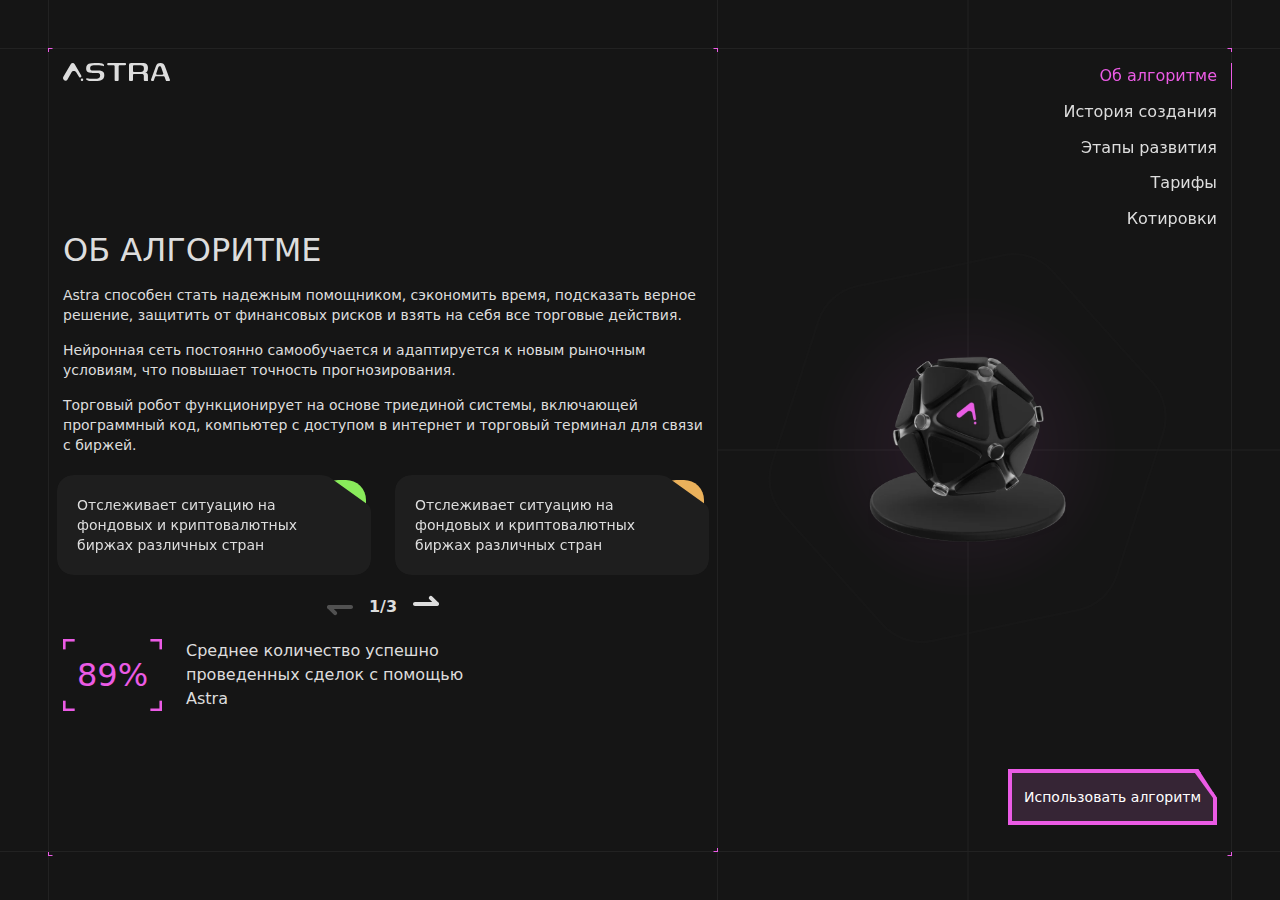
==== commit 53ef7b21: "update" ====
--- a/about.html
+++ b/about.html
@@ -7,6 +7,7 @@
 	<meta name="viewport" content="width=device-width, initial-scale=1.0">
 	<title>Об алгоритме</title>
 	<link rel="stylesheet" href="css/app.css">
+	<link rel="stylesheet" href="css/overlayscrollbars.css">
 	<script src="https://polyfill.io/v3/polyfill.min.js?features=globalThis%2CElement.prototype.closest%2CURLSearchParams"
 		        nomodule></script>
 	<script src="js/webcomponents-bundle.js" nomodule></script>
@@ -14,7 +15,7 @@
 
 </head>
 
-<body>
+<body class="scroll">
 	<div class="page-wrapper">
 		<!--Header-->
 		<header id="header" class="header">
@@ -24,40 +25,143 @@
 					<a href="index.html" class="header__logo">
 						<img src="images/icon/logo.svg" alt="Astra" width="143" height="24">
 					</a>
-					<div class="header__panel" data-mobile-menu="wrapper">
-						<!-- Menu -->
-						<nav class="nav">
-							<ul class="nav__list list-reset">
-								<li class="nav__item active">
-									<a href="about.html">
-										<span>Об алгоритме</span>
-									</a>
-								</li>
-								<li class="nav__item ">
-									<a href="history.html">
-										<span>История создания</span>
-									</a>
-								</li>
-								<li class="nav__item ">
-									<a href="development.html">
-										<span>Этапы развития</span>
-									</a>
-								</li>
-								<li class="nav__item ">
-									<a href="rates.html">
-										<span>Тарифы</span>
-									</a>
-								</li>
-								<li class="nav__item ">
-									<a href="quotes.html">
-										<span>Котировки</span>
-									</a>
-								</li>
-							</ul>
-
-
-						</nav>
+					<div class="header__panel" data-menu>
+						<div class="line line--top"></div>
+						<div class="line-vertical line-vertical--left"></div>
+						<div class="line-vertical line-vertical--right"></div>
+						<div class="line line--bottom"></div>
+						<div class="header__menu">
+							<div class="header__mob">
+								<div class="line line--bottom"></div>
+								<a href="index.html" class="header__logo">
+									<img src="images/icon/logo.svg" alt="Astra" width="143" height="24">
+								</a>
+								<button class="burger-close" aria-label="Open menu" aria-expanded="false" data-close>
+									<svg width="24" height="24" viewBox="0 0 24 24" fill="none" xmlns="http://www.w3.org/2000/svg">
+										<path d="M12 21C16.9706 21 21 16.9706 21 12C21 7.02944 16.9706 3 12 3C7.02944 3 3 7.02944 3 12C3 16.9706 7.02944 21 12 21Z" stroke="white" stroke-width="1.5" stroke-miterlimit="10" />
+										<path d="M15 9L9 15" stroke="white" stroke-width="1.5" stroke-linecap="round" stroke-linejoin="round" />
+										<path d="M15 15L9 9" stroke="white" stroke-width="1.5" stroke-linecap="round" stroke-linejoin="round" />
+									</svg>
+								</button>
+							</div>
+							<div class="header__wrap">
+								<nav class="nav">
+									<ul class="nav__list list-reset">
+										<li class="nav__item active">
+											<a href="about.html">
+												<span>Об алгоритме</span>
+											</a>
+										</li>
+										<li class="nav__item ">
+											<a href="history.html">
+												<span>История создания</span>
+											</a>
+										</li>
+										<li class="nav__item ">
+											<a href="development.html">
+												<span>Этапы развития</span>
+											</a>
+										</li>
+										<li class="nav__item ">
+											<a href="rates.html">
+												<span>Тарифы</span>
+											</a>
+										</li>
+										<li class="nav__item ">
+											<a href="quotes.html">
+												<span>Котировки</span>
+											</a>
+										</li>
+									</ul>
+
+
+								</nav>
+								<div class="header__coin">
+									<div class="header__top">
+										<div class="line line--top"></div>
+										<div class="coin-exchange">
+											<span class="coin-exchange__title">
+												Ozl.ax
+											</span>
+											<span class="coin-exchange__value coin-exchange__value--down">
+												<svg width="10" height="7" viewBox="0 0 10 7" fill="none" xmlns="http://www.w3.org/2000/svg">
+													<path d="M4.20759 6.47063C4.6079 6.99064 5.3921 6.99064 5.79241 6.47063L8.95678 2.35999C9.46297 1.70243 8.99421 0.75 8.16437 0.75H1.83563C1.00579 0.75 0.537025 1.70243 1.04322 2.35999L4.20759 6.47063Z" />
+												</svg>
+												27.91
+											</span>
+										</div>
+										<div class="coin-exchange">
+											<span class="coin-exchange__title">
+												CNP
+											</span>
+											<span class="coin-exchange__value coin-exchange__value--down">
+												<svg width="10" height="7" viewBox="0 0 10 7" fill="none" xmlns="http://www.w3.org/2000/svg">
+													<path d="M4.20759 6.47063C4.6079 6.99064 5.3921 6.99064 5.79241 6.47063L8.95678 2.35999C9.46297 1.70243 8.99421 0.75 8.16437 0.75H1.83563C1.00579 0.75 0.537025 1.70243 1.04322 2.35999L4.20759 6.47063Z" />
+												</svg>
+												28.65
+											</span>
+										</div>
+										<div class="coin-exchange">
+											<span class="coin-exchange__title">
+												ppro.jk
+											</span>
+											<span class="coin-exchange__value coin-exchange__value--down">
+												<svg width="10" height="7" viewBox="0 0 10 7" fill="none" xmlns="http://www.w3.org/2000/svg">
+													<path d="M4.20759 6.47063C4.6079 6.99064 5.3921 6.99064 5.79241 6.47063L8.95678 2.35999C9.46297 1.70243 8.99421 0.75 8.16437 0.75H1.83563C1.00579 0.75 0.537025 1.70243 1.04322 2.35999L4.20759 6.47063Z" />
+												</svg>
+												50
+											</span>
+										</div>
+										<div class="coin-exchange">
+											<span class="coin-exchange__title">
+												bsl.ax
+											</span>
+											<span class="coin-exchange__value coin-exchange__value--down">
+												<svg width="10" height="7" viewBox="0 0 10 7" fill="none" xmlns="http://www.w3.org/2000/svg">
+													<path d="M4.20759 6.47063C4.6079 6.99064 5.3921 6.99064 5.79241 6.47063L8.95678 2.35999C9.46297 1.70243 8.99421 0.75 8.16437 0.75H1.83563C1.00579 0.75 0.537025 1.70243 1.04322 2.35999L4.20759 6.47063Z" />
+												</svg>
+												18.87
+											</span>
+										</div>
+										<div class="line line--bottom"></div>
+									</div>
+									<div class="header__bottom">
+										<div class="coin-group">
+											<span class="coin-group__name">
+												LAST order:
+											</span>
+											<div class="coin-exchange">
+												<span class="coin-exchange__title">
+													BTS/USD
+												</span>
+												<span class="coin-exchange__value coin-exchange__value--down">
+													<svg width="10" height="7" viewBox="0 0 10 7" fill="none" xmlns="http://www.w3.org/2000/svg">
+														<path d="M4.20759 6.47063C4.6079 6.99064 5.3921 6.99064 5.79241 6.47063L8.95678 2.35999C9.46297 1.70243 8.99421 0.75 8.16437 0.75H1.83563C1.00579 0.75 0.537025 1.70243 1.04322 2.35999L4.20759 6.47063Z" />
+													</svg>
+													SHORT
+												</span>
+											</div>
+										</div>
+										<div class="coin-group">
+											<span class="coin-group__name">
+												price order:
+											</span>
+											<span class="price price--down">
+												$ 92.82501
+											</span>
+										</div>
+									</div>
+								</div>
+							</div>
+						</div>
 					</div>
+					<button class="burger" aria-label="Open menu" aria-expanded="false" data-burger>
+						<svg width="24" height="24" viewBox="0 0 24 24" fill="none" xmlns="http://www.w3.org/2000/svg">
+							<path d="M3.75 12H20.25" stroke="white" stroke-width="1.5" stroke-linecap="round" stroke-linejoin="round" />
+							<path d="M3.75 6H20.25" stroke="white" stroke-width="1.5" stroke-linecap="round" stroke-linejoin="round" />
+							<path d="M3.75 18H20.25" stroke="white" stroke-width="1.5" stroke-linecap="round" stroke-linejoin="round" />
+						</svg>
+					</button>
 				</div>
 			</div>
 		</header>
@@ -125,7 +229,7 @@
 												</div>
 											</div>
 											<div class="swiper-slide">
-												<div class="about-card about-card--yellow">
+												<div class="about-card about-card--green">
 													<div class="about-card__wrap">
 														<p class="about-card__text">
 															Отслеживает ситуацию на фондовых и криптовалютных биржах различных стран
@@ -137,15 +241,20 @@
 										<div class="swiper-nav">
 											<div class="swiper-button-prev">
 												<svg width="26" height="11" viewBox="0 0 26 11" fill="none" xmlns="http://www.w3.org/2000/svg">
-													<g opacity="0.3">
+													<g opacity="1">
 														<path d="M2 3.99988C0.89543 3.99988 3.91405e-08 3.10445 8.74228e-08 1.99988C1.35705e-07 0.895308 0.895431 -0.000122031 2 -0.000121983L24 -0.000121498C25.1046 -0.00012145 26 0.895309 26 1.99988C26 3.10445 25.1046 3.99988 24 3.99988L2 3.99988Z" fill="#DDDDDD" />
 														<path d="M0.928861 3.75735C0.147813 2.9763 0.147813 1.70997 0.928862 0.928926C1.70991 0.147877 2.97624 0.147877 3.75729 0.928926L9.58572 6.75735C10.3668 7.5384 10.3668 8.80473 9.58572 9.58578C8.80467 10.3668 7.53834 10.3668 6.75729 9.58578L0.928861 3.75735Z" fill="#DDDDDD" />
 													</g>
 												</svg>
 											</div>
+											<div class="swiper-counter">
+												<span class="current-slide">1</span>
+												<span>/</span>
+												<span class="total-slides"></span>
+											</div>
 											<div class="swiper-button-next">
 												<svg width="26" height="11" viewBox="0 0 26 11" fill="none" xmlns="http://www.w3.org/2000/svg">
-													<g opacity="0.3">
+													<g opacity="1">
 														<path d="M24 7.00012C25.1046 7.00012 26 7.89555 26 9.00012C26 10.1047 25.1046 11.0001 24 11.0001L2 11.0001C0.895429 11.0001 -1.35705e-07 10.1047 -8.74228e-08 9.00012C-3.91405e-08 7.89555 0.895432 7.00012 2 7.00012L24 7.00012Z" fill="#DDDDDD" />
 														<path d="M25.0711 7.24265C25.8522 8.0237 25.8522 9.29003 25.0711 10.0711C24.2901 10.8521 23.0238 10.8521 22.2427 10.0711L16.4143 4.24265C15.6332 3.4616 15.6332 2.19527 16.4143 1.41422C17.1953 0.633172 18.4617 0.633172 19.2427 1.41422L25.0711 7.24265Z" fill="#DDDDDD" />
 													</g>
@@ -221,6 +330,7 @@
 
 	<script src="js/app.min.js"></script>
 	<script src="js/slider.min.js"></script>
+	<script src="js/scrollbar.min.js"></script>
 
 
 </body>
--- a/css/app.css
+++ b/css/app.css
@@ -1 +1 @@
-@keyframes dropdown-display{0%{opacity:0;transform:scale(.98) translateY(-.6em)}to{opacity:1;transform:scale(1) translateY(0)}}@keyframes dropdown-display-up{0%{opacity:0;transform:scale(.98) translateY(.6em)}to{opacity:1;transform:scale(1) translateY(0)}}@keyframes pulse{0%,to{opacity:0}50%{opacity:1}}@keyframes animateLine{0%{width:0}to{width:100%}}@keyframes animateLineHorizontal{0%{height:0}to{height:100%}}@keyframes pulseTwo{0%,to{opacity:0}50%{opacity:.5}}@keyframes dashOne{0%{stroke-dashoffset:170px}to{stroke-dashoffset:340px}}@keyframes dash{0%{stroke-dashoffset:1200}to{stroke-dashoffset:0}}@keyframes dashText{0%{opacity:0}to{opacity:1}}@font-face{font-family:"Onest";src:url(../fonts/Onest-Regular.woff2) format("woff2"),url(../fonts/Onest-Regular.woff) format("woff"),url(../fonts/Onest-Regular.ttf) format("truetype");font-weight:400;font-style:normal;font-display:swap}@font-face{font-family:"Onest";src:url(../fonts/Onest-Medium.woff2) format("woff2"),url(../fonts/Onest-Medium.woff) format("woff"),url(../fonts/Onest-Medium.ttf) format("truetype");font-weight:500;font-style:normal;font-display:swap}@font-face{font-family:"Onest";src:url(../fonts/Onest-Bold.woff2) format("woff2"),url(../fonts/Onest-Bold.woff) format("woff"),url(../fonts/Onest-Bold.ttf) format("truetype");font-weight:700;font-style:normal;font-display:swap}html{line-height:1.15;-webkit-text-size-adjust:100%}aside,details,footer,header,main,nav,section{display:block}hr,img{border:0}hr{box-sizing:content-box;overflow:visible;background:#dedede;display:block;height:1px;margin:30px 0}pre{font-family:monospace,monospace;font-size:1em}a{background-color:transparent;-webkit-tap-highlight-color:transparent}abbr[title]{border-bottom:none;-webkit-text-decoration:underline dotted;text-decoration:underline dotted}b,strong{font-weight:700}small{font-size:80%}sub,sup{font-size:75%;line-height:0;position:relative;vertical-align:baseline}sub{bottom:-.25em}sup{top:-.5em}img{height:auto;max-width:100%;vertical-align:top}button,input,optgroup{font-size:100%;line-height:1.15}button,input,optgroup,select,textarea{font-family:inherit;margin:0}button,input{overflow:visible}button,select{text-transform:none}[type=button],[type=reset],[type=submit],button{-webkit-appearance:button;-webkit-tap-highlight-color:transparent;outline:0}[type=button]::-moz-focus-inner,[type=reset]::-moz-focus-inner,[type=submit]::-moz-focus-inner,button::-moz-focus-inner{border-style:none;padding:0}[type=button]:-moz-focusring,[type=reset]:-moz-focusring,[type=submit]:-moz-focusring,button:-moz-focusring{outline:0}fieldset{padding:0}legend{color:inherit;display:table;max-width:100%;white-space:normal}[type=checkbox],[type=radio],legend{box-sizing:border-box;padding:0}[type=number]::-webkit-inner-spin-button,[type=number]::-webkit-outer-spin-button{height:auto}[type=search]{-webkit-appearance:textfield;outline-offset:-2px}[type=search]::-webkit-search-decoration{-webkit-appearance:none}::-webkit-file-upload-button{-webkit-appearance:button;font:inherit}summary{display:list-item}[hidden],template{display:none}*{-webkit-tap-highlight-color:transparent}body{height:100%;background:#151515;box-sizing:border-box;color:#151515;font-family:"Roboto",system-ui,-apple-system,Segoe UI,Roboto,Noto Sans,Ubuntu,Cantarell,Helvetica Neue,sans-serif;font-size:16px;line-height:161%;margin:0;min-width:320px;overflow-x:hidden;overflow-y:auto;padding:0;position:relative}svg{max-height:100%}select:not([multiple]){vertical-align:middle}table{border-collapse:separate;border-spacing:0;max-width:100%;width:100%}td,th{line-height:inherit;padding:5px 10px}th{font-weight:700;text-align:left;vertical-align:bottom}td{vertical-align:top}a{color:#fff;outline:0;text-decoration:none}h1,h2,h3,h4,h5,h6,p{font-weight:700;line-height:1.2;margin:0}p{color:#ddd;font-size:12px;font-weight:400;line-height:16px}@media screen and (min-width:767px){p{font-size:14px;line-height:20px}}@media screen and (min-width:1439px){p{font-size:16px;line-height:24px}}.section-title{color:#ddd;font-size:24px;font-weight:500;line-height:32px;text-transform:uppercase}@media screen and (min-width:767px){.section-title{font-size:32px;line-height:40px}}@media screen and (min-width:1919px){.section-title{font-size:48px;line-height:56px}}dl,ol,ul{margin:2.6em 0}ol{list-style:decimal}h1{font-size:28px}h2{font-size:24px}h3{font-size:20px}h4{font-size:18px}h5{font-size:16px}::-moz-focus-inner{border:0;padding:0}.hidden-box{display:none;visibility:hidden}iframe{border:0;outline:0}.videoWrapper{height:0;padding-bottom:56.25%;position:relative}.videoWrapper iframe{height:100%;left:0;position:absolute;top:0;width:100%}.text-center{text-align:center}.list-reset{list-style:none;margin:0;padding:0}blockquote{color:#000;font-size:18px;font-style:normal;font-weight:500;line-height:189%;margin:42px 0;max-width:830px;padding-left:27px;position:relative}@media screen and (min-width:767px){blockquote{margin:28px 0}}@media screen and (min-width:1279px){blockquote{margin:48px 0}}blockquote:after{background:#000;bottom:5px;content:"";left:0;position:absolute;top:5px;width:3px}input[type=email],input[type=number],input[type=password],input[type=search],input[type=tel],input[type=text],select{height:auto}input[type=email],input[type=number],input[type=password],input[type=search],input[type=tel],input[type=text],select,textarea{background-color:transparent;border:1px solid #c1c1c1;border-radius:5px;outline:0;line-height:1.25;color:#4b4b4e;max-width:100%;font-weight:400;transition:border-color .3s ease;padding:19px 28px;font-size:16px;-webkit-appearance:none;box-sizing:border-box}input[type=email]::-webkit-input-placeholder,input[type=number]::-webkit-input-placeholder,input[type=password]::-webkit-input-placeholder,input[type=search]::-webkit-input-placeholder,input[type=tel]::-webkit-input-placeholder,input[type=text]::-webkit-input-placeholder,select::-webkit-input-placeholder,textarea::-webkit-input-placeholder{font-weight:400;color:#4b4b4e}input[type=email]:-moz-placeholder,input[type=number]:-moz-placeholder,input[type=password]:-moz-placeholder,input[type=search]:-moz-placeholder,input[type=tel]:-moz-placeholder,input[type=text]:-moz-placeholder,select:-moz-placeholder,textarea:-moz-placeholder{font-weight:400;color:#4b4b4e}input[type=email]::-moz-placeholder,input[type=number]::-moz-placeholder,input[type=password]::-moz-placeholder,input[type=search]::-moz-placeholder,input[type=tel]::-moz-placeholder,input[type=text]::-moz-placeholder,select::-moz-placeholder,textarea::-moz-placeholder{font-weight:400;color:#4b4b4e}input[type=email]:-ms-input-placeholder,input[type=number]:-ms-input-placeholder,input[type=password]:-ms-input-placeholder,input[type=search]:-ms-input-placeholder,input[type=tel]:-ms-input-placeholder,input[type=text]:-ms-input-placeholder,select:-ms-input-placeholder,textarea:-ms-input-placeholder{font-weight:400;color:#4b4b4e}input[type=email]:focus,input[type=number]:focus,input[type=password]:focus,input[type=search]:focus,input[type=tel]:focus,input[type=text]:focus,select:focus,textarea:focus{border-color:#4b4b4e}input[type=email].error,input[type=number].error,input[type=password].error,input[type=search].error,input[type=tel].error,input[type=text].error,select.error,textarea.error{border-color:#e23737;color:#e23737}input[type=email].disabled,input[type=email][disabled],input[type=email][readonly],input[type=number].disabled,input[type=number][disabled],input[type=number][readonly],input[type=password].disabled,input[type=password][disabled],input[type=password][readonly],input[type=search].disabled,input[type=search][disabled],input[type=search][readonly],input[type=tel].disabled,input[type=tel][disabled],input[type=tel][readonly],input[type=text].disabled,input[type=text][disabled],input[type=text][readonly],select.disabled,select[disabled],select[readonly],textarea.disabled,textarea[disabled],textarea[readonly]{cursor:default;background-color:#f9f9f9;border-color:#bcbcbc;color:#939393}select{padding-right:35px;background-image:url(../images/select.svg);background-position:100% 50%;background-repeat:no-repeat}input[type=checkbox],input[type=radio]{display:inline-block;vertical-align:middle}textarea{height:auto;overflow:auto}.error-message{color:#e23737;margin-top:5px;order:1}.checkbox-style,label.checkbox-style{font-size:13px;font-weight:400;line-height:1.3;position:relative;display:block;overflow:hidden;margin:0;cursor:pointer;-webkit-user-select:none;user-select:none;-webkit-tap-highlight-color:transparent;outline:0;color:#a7a8b1}.checkbox-style>span,label.checkbox-style>span{position:relative;display:inline-block;vertical-align:top;color:#a7a8b1;padding:2px 0 2px 28px}.checkbox-style>span:before,label.checkbox-style>span:before{content:"";position:absolute;z-index:1;top:0;left:0;box-sizing:border-box;width:20px;height:20px;border:1px solid #c1c1c1;border-radius:3px;transition:border-color .3s ease,background-color .3s ease}.checkbox-style>span:after,label.checkbox-style>span:after{content:"";position:absolute;z-index:5;top:3px;left:3px;opacity:0;transition:opacity .3s ease;width:14px;height:14px;background:#000;border-radius:3px}.checkbox-style input[type=checkbox],label.checkbox-style input[type=checkbox]{position:absolute;top:0;left:-30px;width:1px;height:1px;outline:0;-webkit-tap-highlight-color:transparent}.checkbox-style input[type=checkbox]:checked~span:after,label.checkbox-style input[type=checkbox]:checked~span:after{opacity:1}.checkbox-style input[type=checkbox].disabled~span:after,.checkbox-style input[type=checkbox][disabled]~span:after,label.checkbox-style input[type=checkbox].disabled~span:after,label.checkbox-style input[type=checkbox][disabled]~span:after{background:#e3e3e3}.form__row{position:relative;margin-top:20px}.form__row:first-child{margin-top:0}.form__row input[type=email],.form__row input[type=number],.form__row input[type=password],.form__row input[type=search],.form__row input[type=tel],.form__row input[type=text],.form__row select,.form__row textarea{width:100%;vertical-align:top}.form__row>label:not(.checkbox-style){font-size:12px;font-weight:400;line-height:1.2;display:flex;align-items:center;flex-flow:row nowrap;justify-content:space-between;margin:0 0 10px;cursor:pointer;color:#a7a8b1}.form__row>label:not(.checkbox-style)>span{order:0}.form__row>label:not(.checkbox-style) .error-message{margin-top:0;margin-left:10px}.form__row>label:not(.checkbox-style) .error-message+span{color:#e23737}.form-password__button i,.form__hint,.form__input{position:relative;z-index:1}.form__hint{font-size:12px;font-weight:400;font-style:italic;z-index:2;margin:5px 0 0;color:#444}.form__error{font-size:13px;font-weight:500;z-index:3;margin-top:3px;color:#e23737}.form-password,.form__error{position:relative}.form-password input[type=password],.form-password input[type=text]{position:relative;z-index:1;padding-right:50px}.form-password__button,.form-password__button:after{position:absolute;z-index:10;transition:opacity .3s ease}.form-password__button{top:0;right:0;bottom:0;box-sizing:border-box;width:42px;padding:0;cursor:pointer;vertical-align:middle;opacity:.3;border:0;outline:0;background:0 0;-webkit-tap-highlight-color:transparent}.form-password__button i{vertical-align:middle}.form-password__button:after{content:"";top:24px;left:9px;display:block;width:24px;height:1px;transform:rotate(-30deg);border-top:1px solid #fff;background:#000}@media screen and (min-width:1279px){.form-password__button:hover{opacity:1}}.form-password__button.active{opacity:1}.form-password__button.active:after{opacity:0}.b-btn,.test:hover{background-color:#eb5be5}.b-btn{align-items:center;border:4px solid #eb5be5;border-radius:0;box-sizing:border-box;-webkit-clip-path:polygon(91% 0,100% 52%,100% 100%,0 100%,0 0);clip-path:polygon(91% 0,100% 52%,100% 100%,0 100%,0 0);justify-content:flex-start;line-height:24px;position:relative;text-align:center;text-decoration:none;transition:background .3s ease,color .3s ease;width:-moz-fit-content;width:fit-content}.b-btn.focus,.b-btn:focus-within,.b-btn:hover{outline:0}.b-btn.disabled,.b-btn:disabled{background:inherit;box-shadow:none;cursor:default;opacity:.45}.b-btn [class*=" b-icon-"],.b-btn [class^=b-icon-]{margin-right:10px;vertical-align:middle}.b-btn--big{font-size:16px;padding:14px 30px}.b-btn--small{font-size:13px;padding:8px 30px}.b-btn--primary{color:#fff}.b-btn--primary.active span,.b-btn--primary:active span,.b-btn--primary:focus-within span,.b-btn--primary:hover span{background-color:#eb5be5}.b-btn--primary.disabled.active,.b-btn--primary.disabled:active,.b-btn--primary.disabled:focus-within,.b-btn--primary.disabled:hover,.b-btn--primary:disabled.active,.b-btn--primary:disabled:active,.b-btn--primary:disabled:focus-within,.b-btn--primary:disabled:hover{background-color:#362535;color:#fff}.b-btn--primary span{align-items:center;background-color:#362535;bottom:4px;-webkit-clip-path:polygon(91% 0,100% 52%,100% 100%,0 100%,0 0);clip-path:polygon(91% 0,100% 52%,100% 100%,0 100%,0 0);display:flex;font-size:12px;justify-content:center;line-height:16px;transition:background-color .3s ease}@media screen and (min-width:767px){.b-btn--primary span{font-size:14px;line-height:20px}}@media screen and (min-width:1919px){.b-btn--primary span{font-size:16px;height:56px;line-height:24px}}.b-btn--loading:before{animation:loadingSpin 1s infinite linear;border-radius:50%;content:"";display:inline-block;height:12px;margin-left:-15px;margin-right:10px;transition:border .3s ease;vertical-align:middle;width:12px}.b-btn--loading.outline:before{border:3px solid rgba(0,0,0,.2);border-top-color:#000}.b-btn--loading.outline:hover:before,.b-btn--loading:before{border:3px solid rgba(255,255,255,.6);border-top-color:#fff}.b-btn+.b-btn{margin-left:5px}.b-btn-grouping{display:inline-block}.b-btn-grouping .b-btn{border-radius:0;float:left;margin-right:0}.b-btn-grouping .b-btn:first-child{border-radius:0 0 0 0}.b-btn-grouping .b-btn:last-child{border-radius:0 0 0 0}.b-btn-grouping .b-btn.outline{margin-left:-1px;z-index:1}.b-btn-grouping .b-btn.outline:hover{z-index:2}.b-btn-grouping .b-btn.outline.active{z-index:3}.b-btn-grouping .b-btn.outline:first-child{margin-left:0}a.b-btn.disabled,fieldset[disabled] a.b-btn{pointer-events:none}input[type=button].full-size,input[type=reset].full-size,input[type=submit].full-size{width:100%}.swiper,.swiper-wrapper{position:relative;z-index:1}.swiper{margin-left:auto;margin-right:auto;overflow:hidden;list-style:none;padding:0}.swiper-vertical>.swiper-wrapper{flex-direction:column}.swiper-wrapper{width:100%;height:100%;display:flex;transition-property:transform;box-sizing:content-box}.swiper-android .swiper-slide,.swiper-wrapper{transform:translate3d(0,0,0)}.swiper-pointer-events{touch-action:pan-y}.swiper-pointer-events.swiper-vertical{touch-action:pan-x}.swiper-slide{flex-shrink:0;width:100%;height:100%;position:relative;transition-property:transform}.swiper-slide-invisible-blank{visibility:hidden}.swiper-autoheight,.swiper-autoheight .swiper-slide{height:auto}.swiper-autoheight .swiper-wrapper{align-items:flex-start;transition-property:transform,height}.swiper-centered>.swiper-wrapper::before{content:"";flex-shrink:0;order:9999}.swiper-centered.swiper-horizontal>.swiper-wrapper>.swiper-slide:first-child{margin-inline-start:var(--swiper-centered-offset-before)}.swiper-centered.swiper-horizontal>.swiper-wrapper::before{height:100%;width:var(--swiper-centered-offset-after)}.swiper-centered.swiper-vertical>.swiper-wrapper>.swiper-slide:first-child{margin-block-start:var(--swiper-centered-offset-before)}.swiper-centered.swiper-vertical>.swiper-wrapper::before{width:100%;height:var(--swiper-centered-offset-after)}.swiper-centered>.swiper-wrapper>.swiper-slide{scroll-snap-align:center center}.swiper-button-next,.swiper-button-prev{cursor:pointer;display:inline-block;flex:0 0 26px;height:21px;outline:0;position:relative;-webkit-tap-highlight-color:transparent;transition:opacity .3s ease;-webkit-user-select:none;user-select:none;vertical-align:top;width:26px}.swiper-button-next:after,.swiper-button-prev:after{content:"";left:0;position:absolute;top:0}@media screen and (min-width:1076px){.swiper-button-next:hover,.swiper-button-prev:hover{opacity:.7}}.swiper-button-next.swiper-button-disabled,.swiper-button-prev.swiper-button-disabled{cursor:auto;opacity:.3;pointer-events:none}.swiper-button-prev{margin-right:16px;top:3px}.swiper-button-next{margin-left:16px;top:-7px}.slider__pagination{display:flex;flex-flow:row nowrap;justify-content:space-between}.swiper-nav{display:flex;justify-content:center}.swiper-pagination{position:absolute;text-align:center;transition:300ms opacity;transform:translate3d(0,0,0);z-index:10}.swiper-pagination.swiper-pagination-hidden{opacity:0}.swiper-container-horizontal>.swiper-pagination-bullets,.swiper-pagination-custom,.swiper-pagination-fraction{bottom:10px;left:0;width:100%}.swiper-pagination-bullets-dynamic{overflow:hidden;font-size:0}.swiper-pagination-bullets-dynamic .swiper-pagination-bullet{transform:scale(.33);position:relative}.swiper-pagination-bullets-dynamic .swiper-pagination-bullet-active,.swiper-pagination-bullets-dynamic .swiper-pagination-bullet-active-main{transform:scale(1)}.swiper-pagination-bullets-dynamic .swiper-pagination-bullet-active-prev{transform:scale(.66)}.swiper-pagination-bullets-dynamic .swiper-pagination-bullet-active-prev-prev{transform:scale(.33)}.swiper-pagination-bullets-dynamic .swiper-pagination-bullet-active-next{transform:scale(.66)}.swiper-pagination-bullets-dynamic .swiper-pagination-bullet-active-next-next{transform:scale(.33)}.swiper-pagination-bullet{width:8px;height:8px;display:inline-block;border-radius:100%;background:#000;opacity:.2}button.swiper-pagination-bullet{border:0;margin:0;padding:0;box-shadow:none;-webkit-appearance:none;appearance:none}.swiper-pagination-clickable .swiper-pagination-bullet{cursor:pointer}.swiper-pagination-bullet-active{opacity:1;background:#4954a0}.swiper-container-vertical>.swiper-pagination-bullets{right:10px;top:50%;transform:translate3d(0,-50%,0)}.swiper-container-vertical>.swiper-pagination-bullets .swiper-pagination-bullet{margin:6px 0;display:block}.swiper-container-vertical>.swiper-pagination-bullets.swiper-pagination-bullets-dynamic{top:50%;transform:translateY(-50%);width:8px}.swiper-container-vertical>.swiper-pagination-bullets.swiper-pagination-bullets-dynamic .swiper-pagination-bullet{display:inline-block;transition:200ms transform,200ms top}.swiper-container-horizontal>.swiper-pagination-bullets .swiper-pagination-bullet{margin:0 4px}.swiper-container-horizontal>.swiper-pagination-bullets.swiper-pagination-bullets-dynamic{left:50%;transform:translateX(-50%);white-space:nowrap}.swiper-container-horizontal>.swiper-pagination-bullets.swiper-pagination-bullets-dynamic .swiper-pagination-bullet{transition:200ms transform,200ms left}.swiper-container-horizontal.swiper-container-rtl>.swiper-pagination-bullets-dynamic .swiper-pagination-bullet{transition:200ms transform,200ms right}.swiper-pagination-lock{display:none}.tabs{width:100%}.tabs__container{display:none;width:100%}.tabs--info,.tabs__container.active{display:flex}.tabs--info{flex-direction:column}.tabs__list{align-items:flex-start;display:flex;margin-bottom:24px;overflow-x:auto;width:100%}@media screen and (min-width:1279px){.tabs__list{margin-bottom:38px}}.tabs__button{align-items:center;background-color:transparent;border:0;border-radius:8px;color:#ddd;cursor:pointer;display:flex;font-size:16px;font-weight:400;line-height:24px;padding:10px;text-decoration:none;transition:background-color .3s ease,color .3s ease;white-space:nowrap;width:100%}@media screen and (min-width:767px){.tabs__button{width:max-content}}.tabs__button.active,.tabs__button:hover{background-color:#1e1e1e;color:#fff}.tabs__button.active{color:#eb5be5}.tabs__button:not(:first-child){margin-left:24px}.tabs__button span{display:block;pointer-events:none}.tabs__wrap,.tabs__wrapper{overflow-x:auto}.tabs__wrapper{color:#fff;max-height:440px;max-width:100%;overflow-y:auto;width:100%}@media screen and (min-width:1279px){.tabs__wrapper{max-height:333px;padding-right:10px}.tabs__wrapper::-webkit-scrollbar{width:2px}.tabs__wrapper::-webkit-scrollbar-track{background-color:transparent}.tabs__wrapper::-webkit-scrollbar-thumb{box-shadow:inset 0 0 6px #eb5be5}}@media screen and (min-width:1439px){.tabs__wrapper{max-height:440px}}html{box-sizing:border-box;height:100%}*,::after,::before{box-sizing:inherit}.main,.page-wrapper{display:flex;position:relative}.page-wrapper{flex-direction:column;min-height:100%;overflow:hidden}.page-wrapper .line{animation:animateLine 2s ease-in}.page-wrapper .line-vertical{animation:animateLineHorizontal 1.5s ease-in}.main{flex:1 0 auto}.container{box-sizing:border-box;padding:0 12px;width:100%}@media screen and (min-width:767px){.container{padding:0 48px}}@media screen and (min-width:1439px){.container{padding:0 64px}}.line,.line--top{position:absolute;z-index:10}.line{background-color:#222;height:1px;width:100%}.line--top{left:0;top:12px}@media screen and (min-width:767px){.line--top{top:48px}}@media screen and (min-width:1439px){.line--top{top:64px}}.line--bottom{bottom:12px;left:0;position:absolute;z-index:10}@media screen and (min-width:767px){.line--bottom{bottom:48px}}@media screen and (min-width:1439px){.line--bottom{bottom:64px}}.line-vertical{background-color:#222;height:100%;position:absolute;top:0;width:1px;z-index:10}.line-vertical--left{left:12px}@media screen and (min-width:767px){.line-vertical--left{left:48px}}@media screen and (min-width:1439px){.line-vertical--left{left:64px}}.line-vertical--right{right:12px}@media screen and (min-width:767px){.line-vertical--right{right:48px}}@media screen and (min-width:1439px){.line-vertical--right{right:64px}}.hero .line-vertical--center,.line-vertical--center{left:50%;transform:translateX(-50%)}.offset{padding:0 15px}.hero{display:flex;flex-direction:column;justify-content:end;padding:45px 0 30px;position:relative;width:100%}@media screen and (min-width:767px){.hero{padding:80px 0 84px}}@media screen and (min-width:1279px){.hero{justify-content:center;padding:0}}.hero__wrapper{display:grid;grid-template-columns:repeat(3,1fr);position:relative;z-index:20}@media screen and (min-width:767px){.hero__wrapper{align-items:flex-end;grid-template-columns:repeat(6,1fr)}}@media screen and (min-width:1279px){.hero__wrapper{align-items:center;display:flex;justify-content:space-between;padding-top:0}}.hero__text{grid-column:3 span;margin-bottom:17px;max-width:213px}@media screen and (min-width:767px){.hero__text{grid-column:1/4;margin-bottom:0;max-width:357px}}.hero-image{grid-column:3 span;grid-row:1/1;margin-bottom:136px;position:relative;z-index:-1}@media screen and (min-width:767px){.hero-image{grid-column:6 span;margin-bottom:80px}}@media screen and (min-width:1279px){.hero-image{margin-bottom:0;margin-left:-100px}}.about-image svg,.about-image__wrapper img,.hero-image svg,.hero-image__pic img{height:100%;object-fit:cover;width:100%}.hero-image .line--center{left:50%;top:50%;transform:translate(-50%,-50%);width:1000%;z-index:-1}.hero-image__wrapper{position:relative}.hero-image__pic{left:50%;position:absolute;top:50%;transform:translate(-50%,-50%);width:44%;z-index:1}.b-btn--primary{grid-column:3 span}@media screen and (min-width:767px){.b-btn--primary{grid-column:6/7}}.b-btn--primary span{height:32px;min-width:167px}@media screen and (min-width:767px){.b-btn--primary span{height:48px;min-width:201px}}@media screen and (min-width:1919px){.b-btn--primary span{min-width:235px}}.about{position:relative;width:100%}@media screen and (min-width:767px){.about{padding:0}}.about .line-vertical--center{display:none;left:50%;top:0;transform:translateX(-50%)}@media screen and (min-width:767px){.about .line-vertical--center{display:block}}@media screen and (min-width:1279px){.about .line-vertical--center{display:none}}.about-image{position:relative;width:100%}@media screen and (min-width:767px){.about-image{margin-left:-15px;width:51%}}@media screen and (min-width:1279px){.about-image{margin-left:0;width:100%}}.about-image__wrapper{display:flex}@media screen and (min-width:767px){.about-image__wrapper{height:362px}}.about-image__wrapper img{max-width:none}.about-image__pic{left:50%;position:absolute;top:50%;transform:translate(-50%,-50%);width:50%;z-index:1}.about-image .line--center{left:-1000px;top:50%;transform:translateY(-50%);width:1000%;z-index:-1}@media screen and (min-width:767px){.about-image .line--center{display:none;left:0}}@media screen and (min-width:1279px){.about-image .line--center{display:block}}.about-image .line-vertical--center{display:none;left:50%;transform:translateX(-50%);z-index:-1}@media screen and (min-width:1279px){.about-image .line-vertical--center{display:block;height:1000%;top:50%;transform:translate(-50%,-50%)}}.about__wrap,.about__wrapper{position:relative}.about__main:before,.about__wrapper .b-btn--primary{display:none;position:absolute}@media screen and (min-width:767px){.about__wrapper .b-btn--primary{bottom:69px;display:flex;right:15px}}@media screen and (min-width:1279px){.about__wrapper .b-btn--primary{bottom:75px;right:15px}}.about__wrap{display:flex;flex-direction:column-reverse;justify-content:space-between;min-height:100vh;padding:48px 0}@media screen and (min-width:767px){.about__wrap{padding:49px 0 58px}}@media screen and (min-width:1279px){.about__wrap{align-items:center;flex-direction:row;height:100vh;justify-content:space-between;padding:48px 0}}@media screen and (min-width:1439px){.about__wrap{padding:64px 0}}.about__main{padding:0 19px;position:relative}@media screen and (min-width:767px){.about__main{display:block;padding:15px 0 0}}@media screen and (min-width:1023px){.about__main{padding:15px 15px 15px 0}}@media screen and (min-width:1279px){.about__main{display:flex;flex-direction:column;height:100%;justify-content:center;max-width:603px}}.about__main .line-vertical--right{display:none;height:1000%;right:0;top:50%;transform:translateY(-50%)}@media screen and (min-width:1279px){.about__main .line-vertical--right{display:block}}.about__main .line--top{display:none;left:50%;top:0;transform:translateX(-50%);width:1000%}@media screen and (min-width:767px){.about__main .line--top{display:block}}@media screen and (min-width:1279px){.about__main .line--top{display:none}}.about__main:before{content:""}@media screen and (min-width:767px){.about__main:before{background-image:url(../images/icon/corners-left-top.svg);background-repeat:no-repeat;background-size:5px 6px;display:block;height:5px;left:-15px;top:-1px;width:5px;z-index:11}}@media screen and (min-width:1279px){.about__main:before{background-image:url(../images/icon/corners-right-bottom.svg);bottom:0;left:unset;right:0;top:unset;z-index:12}}.about__main:after{content:"";display:none;position:absolute}@media screen and (min-width:767px){.about__main:after{background-image:url(../images/icon/corners-right-top.svg);background-repeat:no-repeat;background-size:5px 6px;display:block;height:5px;right:-15px;top:-1px;width:5px;z-index:11}}@media screen and (min-width:1279px){.about__main:after{background-image:url(../images/icon/corners-right-top.svg);bottom:0;right:0;z-index:12}}.about__title{margin-bottom:24px}@media screen and (min-width:767px){.about__title{margin-bottom:16px}}@media screen and (min-width:1279px){.about__title{margin-bottom:15px}}@media screen and (min-width:1919px){.about__title{margin-bottom:24px}}.about__text{margin-bottom:24px}@media screen and (min-width:1279px){.about__text{margin-bottom:20px}}@media screen and (min-width:1919px){.about__text{margin-bottom:40px}}.about__text p:not(:last-child){margin-bottom:24px}@media screen and (min-width:1279px){.about__text p:not(:last-child){margin-bottom:20px}}@media screen and (min-width:1919px){.about__text p:not(:last-child){margin-bottom:40px}}.about__swiper{margin:0 -19px 40px}@media screen and (min-width:551px){.about__swiper{margin:0 -6px 40px}}@media screen and (min-width:1279px){.about__swiper{margin:0 -6px 20px}}@media screen and (min-width:1919px){.about__swiper{margin:0 -6px 30px}}.about-card{margin:0 32px;position:relative;z-index:2}@media screen and (min-width:551px){.about-card{margin:0 12px}}.about-card--green:after,.about-card--yellow:after{background-color:#89eb5b;border-radius:20px;content:"";height:48px;position:absolute;right:5px;top:5px;width:48px;z-index:-1}.about-card--yellow:after{background-color:#ebb15b}.about-card__text{color:#ddd;font-size:12px;font-weight:400;line-height:16px}@media screen and (min-width:767px){.about-card__text{font-size:14px;line-height:20px}}@media screen and (min-width:1919px){.about-card__text{font-size:16px;line-height:24px}}.about-card__wrap{background:#1e1e1e;border-radius:16px;-webkit-mask-image:url(../images/about/1.svg);-webkit-mask-position:50% 50%;-webkit-mask-size:100% 100%;padding:24px 42px 24px 24px}@media screen and (min-width:551px){.about-card__wrap{padding:24px}}@media screen and (min-width:767px){.about-card__wrap{padding:32px}}.about-card__elipsis{position:absolute;right:0;top:0}.about-average,.about-average__count{align-items:center;display:flex}.about-average__count{background-image:url(../images/about/average-mob.png);background-repeat:no-repeat;background-size:cover;color:#eb5be5;font-size:24px;font-weight:500;height:56px;justify-content:center;line-height:32px;min-width:74px;padding:10px 12px;text-transform:uppercase}@media screen and (min-width:767px){.about-average__count{background-size:99px 72px;font-size:32px;height:72px;line-height:40px;min-width:99px}}@media screen and (min-width:1919px){.about-average__count{background-image:url(../images/about/average.png);background-size:135px 83px;font-size:48px;height:83px;line-height:56px;min-width:135px}}.about-average__text{color:#ddd;font-size:12px;font-weight:400;line-height:16px;margin-left:24px;max-width:150px}@media screen and (min-width:1279px){.about-average__text{font-size:16px;line-height:24px;max-width:296px}}.swiper--about{margin:0 -12px}@media screen and (min-width:767px){.swiper--about{margin:0 -5px}}@media screen and (min-width:1279px){.swiper--about{margin:0 -12px}}.swiper--about .swiper-wrapper{margin-bottom:32px}@media screen and (min-width:1279px){.swiper--about .swiper-wrapper{margin-bottom:20px}}@media screen and (min-width:1919px){.swiper--about .swiper-wrapper{margin-bottom:32px}}.history,.swiper--about .swiper-slide{width:100%}@media screen and (min-width:551px){.swiper--about .swiper-slide{width:50%}}.history{align-items:center;display:flex;position:relative}.history .line--center{display:none;left:50%;top:50%;transform:translate(-50%,-50%);z-index:-1}@media screen and (min-width:767px){.history .line--center{display:block}}.history .line-vertical--center,.history__img .line--center{left:50%;top:50%;transform:translate(-50%,-50%)}.history-bg__animate{animation:pulseTwo 4s ease-in-out infinite}.history-bg__dashed{animation:dashOne 1s ease-in;stroke-dasharray:170px;stroke-dashoffset:340px}.history-bg__dashedTwo{animation:dash 2s linear forwards;animation-delay:1s;stroke-dasharray:1000;stroke-dashoffset:1000}.history-bg__text{animation:dashText 3s linear forwards;animation-delay:2s;opacity:0}.history__wrapper{display:flex;flex-direction:column;justify-content:space-between;min-height:100vh;padding:15px 0;position:relative;width:100%;z-index:10}@media screen and (min-width:767px){.history__wrapper{padding:48px 0}}@media screen and (min-width:1279px){.history__wrapper{flex-direction:row;height:100vh;justify-content:space-between}}@media screen and (min-width:1439px){.history__wrapper{padding:64px 0}}.history__wrapper:before{content:"";display:none;position:absolute}@media screen and (min-width:767px){.history__wrapper:before{background-image:url(../images/icon/corners-left-top.svg);background-repeat:no-repeat;display:block;height:4px;left:0;top:50%;transform:translateY(-50%);width:5px;z-index:11}}@media screen and (min-width:1279px){.history__wrapper:before{display:none}}.history__wrapper:after{content:"";display:none;position:absolute}@media screen and (min-width:767px){.history__wrapper:after{background-image:url(../images/icon/corners-right-top.svg);background-repeat:no-repeat;display:block;height:4px;right:0;top:50%;transform:translateY(-50%);width:5px;z-index:11}}@media screen and (min-width:1279px){.history__wrapper:after{display:none}}.history__image{align-items:center;display:flex;flex-direction:column;justify-content:center;position:relative;width:100%}@media screen and (min-width:1279px){.history__image{width:50%}}.history__image:before{content:"";display:none;position:absolute}@media screen and (min-width:767px){.history__image:before{display:block;height:4px;width:5px;z-index:11}}@media screen and (min-width:1279px){.history__image:before{background-image:url(../images/icon/corners-right-top.svg);left:unset;right:0;top:0}}.history__image:after{content:"";display:none;position:absolute}@media screen and (min-width:767px){.history__image:after{display:block;height:4px;width:5px;z-index:11}}@media screen and (min-width:1279px){.history__image:after{background-image:url(../images/icon/corners-right-bottom.svg);bottom:0;left:unset;right:0}}.history__img{position:relative;z-index:1}@media screen and (min-width:767px){.history__img{width:90%}}@media screen and (min-width:1279px){.history__img{width:592px}}@media screen and (min-width:1439px){.history__img{width:655px}}@media screen and (min-width:1919px){.history__img{width:892px}}.history__img img{height:100%;max-width:none;object-fit:cover;width:98%}.history__img .line--center{display:block;width:1000%;z-index:-1}@media screen and (min-width:767px){.history__img .line--center{display:none}}.history__bg{height:100%;left:49%;position:absolute;top:50%;transform:translate(-50%,-50%);width:-moz-fit-content;width:fit-content;z-index:12}.history__main{margin-top:auto;padding-bottom:35px;padding-left:19px;padding-right:8px}@media screen and (min-width:767px){.history__main{padding-bottom:15px;padding-left:15px}}@media screen and (min-width:1279px){.history__main{padding-right:15px;width:50%}}@media screen and (min-width:767px){.history__wrap{max-width:444px}}@media screen and (min-width:1279px){.history__wrap{margin-left:auto}}@media screen and (min-width:1919px){.history__wrap{max-width:522px}}.history__title{margin-bottom:24px}.development,.development__wrapper{align-items:center;display:flex;position:relative;width:100%}.development:before{content:"";display:none;position:absolute}@media screen and (min-width:767px){.development:before{background-image:url(../images/icon/corners-left-top.svg);background-repeat:no-repeat;display:block;height:4px;left:48px;top:50%;transform:translateY(-50%);width:5px;z-index:11}}@media screen and (min-width:1279px){.development:before{display:none}}.development:after{content:"";display:none;position:absolute}@media screen and (min-width:767px){.development:after{background-image:url(../images/icon/corners-right-top.svg);background-repeat:no-repeat;display:block;height:4px;right:48px;top:50%;transform:translateY(-50%);width:5px;z-index:10}}@media screen and (min-width:1279px){.development:after{display:none}}.development__wrapper{flex-direction:column-reverse;justify-content:space-between;min-height:100vh;padding:14px 15px;z-index:10}@media screen and (min-width:767px){.development__wrapper{flex-direction:row;padding:48px 15px}}@media screen and (min-width:1279px){.development__wrapper{height:100vh;min-height:auto}}@media screen and (min-width:1439px){.development__wrapper{padding:64px 15px}}.development__main{display:flex;flex-direction:column;height:100%;justify-content:space-between;padding:0 19px 35px;position:relative}@media screen and (min-width:767px){.development__main{justify-content:space-between;max-width:306px;min-height:calc(100vh - 150px);padding:73px 0 15px}}@media screen and (min-width:1024px){.development__main{max-width:485px;min-height:calc(100vh - 100px)}}@media screen and (min-width:1279px){.development__main{max-width:546px;min-height:calc(100vh - 150px);padding:88px 0 15px}}@media screen and (min-width:1919px){.development__main{padding:85px 0 15px}}.development__main .line-vertical--right{height:calc(100% + 120px);right:-15px;top:50%;transform:translateY(-50%)}.development__main:before{content:"";display:none;position:absolute}@media screen and (min-width:1279px){.development__main:before{background-image:url(../images/icon/corners-right-top.svg);background-repeat:no-repeat;display:block;height:4px;left:unset;right:-15px;top:2px;width:5px;z-index:11}}.development__main:after{content:"";display:none;position:absolute}@media screen and (min-width:1279px){.development__main:after{background-image:url(../images/icon/corners-right-bottom.svg);bottom:-2px;display:block;height:4px;right:-15px;top:unset;width:5px;z-index:11}}.development__title{margin-bottom:24px}.development__top{margin-bottom:40px}.development__icon{margin-bottom:24px}.development__img{width:85%}@media screen and (min-width:767px){.development__img{height:365px;position:absolute;right:0;top:50%;transform:translateY(-50%);width:323px;z-index:10}}@media screen and (min-width:1024px){.development__img{width:395px}}@media screen and (min-width:1180px){.development__img{height:448px;width:518px}}@media screen and (min-width:1279px){.development__img{display:flex;height:auto;justify-content:center;left:unset;position:unset;top:unset;transform:translateY(0);width:100%}}@media screen and (min-width:1919px){.development__img{width:68%}}.development-image,.development-img__main img{height:100%;object-fit:cover;width:100%}.development-img{position:relative}@media screen and (min-width:1919px){.development-img{height:834px;width:834px}}.development-img__main{left:50%;position:absolute;top:50%;transform:translate(-50%,-50%);z-index:2}@media screen and (min-width:767px){.development-img__main{width:100%}}@media screen and (min-width:1279px){.development-img__main{width:auto}}@media screen and (min-width:1919px){.development-img__main{height:629px;width:589px}}.development-img__main img{max-width:none}.development-img__bg{animation:pulse 4s ease-in-out infinite;height:93%;left:49%;position:absolute;top:49%;transform:translate(-50%,-50%);width:-moz-fit-content;width:fit-content;z-index:3}.development-img__wrap,.rates{position:relative}.rates{align-items:center;background-position:center center;background-repeat:no-repeat;display:flex;width:100%}@media screen and (min-width:1279px){.rates{background-image:url(../images/rates/rates-bg.webp)}.no-webp .rates{background-image:url(../images/rates/rates-bg.png)}}.rates .line--center{display:none}@media screen and (min-width:767px){.rates .line--center{display:block}}@media screen and (min-width:1279px){.rates .line--center{display:none}}.rates .line-vertical--center{display:none}@media screen and (min-width:767px){.rates .line-vertical--center{display:block}}@media screen and (min-width:1279px){.rates .line-vertical--center{display:none}}.rates__container{align-items:flex-start;display:flex;flex-direction:column;justify-content:flex-end;min-height:100vh;padding:77px 19px 35px;position:relative;width:100%;z-index:10}@media screen and (min-width:767px){.rates__container{padding:48px 15px}}@media screen and (min-width:1279px){.rates__container{height:100vh;min-height:auto}}@media screen and (min-width:1919px){.rates__container{padding:64px 15px}}.rates__container:before{background-image:url(../images/icon/corners-left-top.svg);background-repeat:no-repeat;content:"";display:none;height:4px;left:0;position:absolute;top:50%;transform:translateY(-50%);width:5px;z-index:11}@media screen and (min-width:767px){.rates__container:before{display:block}}@media screen and (min-width:1279px){.rates__container:before{display:none}}.rates__container:after{background-image:url(../images/icon/corners-right-top.svg);background-repeat:no-repeat;content:"";display:none;height:4px;position:absolute;right:0;top:50%;transform:translateY(-50%);width:5px;z-index:11}@media screen and (min-width:767px){.rates__container:after{display:block}}@media screen and (min-width:1279px){.rates__container:after{display:none}}.rates__line{animation:animateLineHorizontal 2s ease-in;background-color:#222;bottom:0;display:none;position:absolute;top:0;width:1px;z-index:-1}@media screen and (min-width:1279px){.rates__line{display:block}}.rates__line--left{left:33.3%}.rates__line--right{right:33.3%}.rates__head{display:grid;grid-template-columns:repeat(3,1fr);margin-bottom:32px}@media screen and (min-width:767px){.rates__head{grid-template-columns:repeat(12,1fr)}}@media screen and (min-width:1279px){.rates__head{margin-bottom:40px}}@media screen and (min-width:1919px){.rates__head{margin-bottom:32px}}.rates__title{grid-column:1/3;margin-bottom:24px}@media screen and (min-width:767px){.rates__title{grid-column:1/5;margin-bottom:0}}@media screen and (min-width:1024px){.rates__title{margin-bottom:30px}}@media screen and (min-width:1279px){.rates__title{margin-bottom:0}}.rates__text{grid-column:1/3;opacity:.5}@media screen and (min-width:767px){.rates__text{grid-column:7/12}}@media screen and (min-width:1024px){.rates__text{grid-column:1/6;text-align:left}}@media screen and (min-width:1279px){.rates__text{grid-column:5/9}}@media screen and (min-width:1919px){.rates__text{grid-column:10/13;text-align:right}}.rates__swiper{padding-bottom:15px;width:100%}.rates-item{display:flex;height:auto;margin:0 19px;position:relative;width:100%}@media screen and (min-width:767px){.rates-item{margin:0 15px}}.rates-item:before{border-radius:20px;content:"";height:48px;position:absolute;right:8px;top:5px;width:48px;z-index:-1}.rates-item--test:before{background-color:#89eb5b}.rates-item--standard:before{background-color:#ebb15b}.rates-item--prem:before{background-color:#6f5beb}.rates-item__wrap{background:#1e1e1e;border-radius:16px;display:flex;flex-direction:column;-webkit-mask-image:url(../images/rates/rates-card-mob.svg);-webkit-mask-position:50% 50%;-webkit-mask-size:100% 100%;padding:24px;width:100%;z-index:2}@media screen and (min-width:767px){.rates-item__wrap{-webkit-mask-image:url(../images/rates/rates-card-tablet.svg)}}@media screen and (min-width:1279px){.rates-item__wrap{-webkit-mask-image:url(../images/rates/rates-card.svg)}}@media screen and (min-width:1439px){.rates-item__wrap{padding:32px}}@media screen and (min-width:1919px){.rates-item__wrap{padding:40px}}.rates-item__title{color:#ddd;font-size:18px;font-weight:500;line-height:24px;margin-bottom:12px;text-transform:uppercase}@media screen and (min-width:767px){.rates-item__title{font-size:18px;line-height:24px}}@media screen and (min-width:1439px){.rates-item__title{font-size:24px;line-height:32px;margin-bottom:16px}}.rates-item__subtitle{color:#ddd;font-size:12px;font-weight:400;line-height:16px;margin-bottom:24px}@media screen and (min-width:767px){.rates-item__subtitle{font-size:14px;line-height:20px;margin-bottom:40px}}@media screen and (min-width:1279px){.rates-item__subtitle{margin-bottom:20px}}@media screen and (min-width:1919px){.rates-item__subtitle{font-size:16px;line-height:24px}}.rates-item__group:not(:last-child){margin-bottom:24px}@media screen and (min-width:767px){.rates-item__group:not(:last-child){margin-bottom:40px}}@media screen and (min-width:1279px){.rates-item__group:not(:last-child){margin-bottom:20px}}.rates-item__name{color:#ddd;font-size:12px;font-weight:400;line-height:16px;margin-bottom:4px;opacity:.5}@media screen and (min-width:767px){.rates-item__name{font-size:14px;line-height:20px}}@media screen and (min-width:1919px){.rates-item__name{font-size:16px;line-height:24px}}.rates-item__descr{-webkit-box-orient:vertical;color:#ddd;display:-webkit-box;font-size:12px;font-weight:400;line-height:16px}@media screen and (min-width:767px){.rates-item__descr{font-size:14px;line-height:20px}}@media screen and (min-width:1279px){.rates-item__descr{-webkit-line-clamp:2;overflow:hidden;text-overflow:ellipsis}}@media screen and (min-width:1439px){.rates-item__descr{-webkit-line-clamp:unset;overflow:visible;text-overflow:unset}}@media screen and (min-width:1919px){.rates-item__descr{font-size:16px;line-height:24px}}.rates-item__price{color:#ddd;font-size:16px;font-weight:700;line-height:24px}@media screen and (min-width:767px){.rates-item__price{font-size:18px;line-height:24px}}@media screen and (min-width:1919px){.rates-item__price{font-size:20px;line-height:28px}}.rates-item__bottom{display:flex;flex-direction:column;margin-top:auto}@media screen and (min-width:767px){.rates-item__bottom{align-items:center;flex-direction:row;justify-content:space-between}}.rates-item__bottom .rates-item__group{margin-bottom:24px}@media screen and (min-width:767px){.rates-item__bottom .rates-item__group{margin-bottom:0}}.swiper--rates{margin:0 -19px}@media screen and (min-width:767px){.swiper--rates{margin:0 -15px}}.swiper--rates .swiper-wrapper{flex-direction:column}@media screen and (min-width:767px){.swiper--rates .swiper-wrapper{flex-direction:row}}.swiper--rates .swiper-slide{display:flex;height:auto;width:100%}.swiper--rates .swiper-slide:not(:last-child){margin-bottom:8px}@media screen and (min-width:767px){.swiper--rates .swiper-slide{width:100%}.swiper--rates .swiper-slide:not(:last-child){margin-bottom:unset}}@media screen and (min-width:1279px){.swiper--rates .swiper-slide{width:33.33333%}}.swiper--rates .swiper-nav{display:none;margin-top:24px}@media screen and (min-width:767px){.swiper--rates .swiper-nav{display:flex}}@media screen and (min-width:1279px){.swiper--rates .swiper-nav{display:none}}.quotes,.quotes__wrapper{display:flex;position:relative;width:100%}.quotes{align-items:center;background-position:center center;background-repeat:no-repeat}.quotes__wrapper{align-items:flex-start;flex-direction:column;justify-content:flex-end;min-height:100vh;padding:130px 15px 48px;z-index:30}@media screen and (min-width:767px){.quotes__wrapper{padding:48px 15px}}@media screen and (min-width:1919px){.quotes__wrapper{padding:64px 15px}}.quotes__title{margin-bottom:40px}@media screen and (min-width:767px){.quotes__title{max-width:352px}}@media screen and (min-width:1279px){.quotes__title{max-width:none}}@media screen and (min-width:1919px){.quotes__title{max-width:650px}}.quotes-table{max-width:none;text-align:right;width:768px}@media screen and (min-width:767px){.quotes-table{width:1000px}}@media screen and (min-width:1279px){.quotes-table{max-width:100%;width:100%}}.quotes-table thead{border-bottom:1px solid #222;color:rgba(221,221,221,.5);font-size:12px;font-weight:400;line-height:16px;padding-bottom:14px}.quotes-table thead>tr>td{border-bottom:1px solid #222;padding:0 0 14px}.quotes-table thead>tr>td:nth-child(2){padding-left:50px;text-align:left}.quotes-table tbody{color:#ddd;font-size:14px;font-weight:400;line-height:20px}@media screen and (min-width:1279px){.quotes-table tbody{font-size:16px;line-height:24px}}.quotes-table tbody>tr{transition:background-color .3s ease}.quotes-table tbody>tr:hover{background-color:#222}.quotes-table tbody>tr>td{border-bottom:1px solid #222;padding:20px 0;vertical-align:middle}.quotes-table tbody>tr>td:nth-child(1){min-width:20px;text-align:left}.quotes-coin__item{align-items:center;display:flex}.quotes-coin__name{margin-left:16px}.quotes-daily div{color:#ddd;font-size:12px;font-weight:400;line-height:16px;text-transform:uppercase}.quotes-value--down{color:#f30}.quotes-value--down svg{fill:#f30}.quotes-value--up{color:#3fc334}.quotes-value--up svg{fill:#3fc334;transform:rotate(180deg)}.header{left:0;padding-top:12px;position:absolute;top:0;width:100%;z-index:100}@media screen and (min-width:767px){.header{padding-top:48px}}@media screen and (min-width:1439px){.header{padding-top:64px}}.header .line--top{top:12px}@media screen and (min-width:767px){.header .line--top{top:48px}}@media screen and (min-width:1919px){.header .line--top{top:64px}}.header__logo{height:12px;width:71px}@media screen and (min-width:767px){.header__logo{height:18px;width:107px}}@media screen and (min-width:1919px){.header__logo{height:24px;width:143px}}.header__wrapper{align-items:flex-start;display:flex;justify-content:space-between;padding:15px 15px 0;position:relative}.header__wrapper:after,.header__wrapper:before{background-repeat:no-repeat;background-size:5px 4px;content:"";height:4px;position:absolute;top:0;width:5px;z-index:11}.header__wrapper:before{background-image:url(../images/icon/corners-left-top.svg);left:0}.header__wrapper:after{background-image:url(../images/icon/corners-right-top.svg);right:0}.nav{display:none}@media screen and (min-width:767px){.nav{display:block}}.nav__item{position:relative;text-align:right}.nav__item:not(:last-child){margin-bottom:16px}.nav__item a{color:#ddd;font-size:16px;font-weight:400;line-height:24px;transition:color .3s ease}.nav__item a:hover{color:rgba(221,221,221,.5)}.nav__item.active a{color:#eb5be5}.nav__item.active:after{background-color:#eb5be5;content:"";height:100%;position:absolute;right:-15px;top:0;width:1px;z-index:10}.section{margin:42px 0}@media screen and (min-width:767px){.section{margin:62px 0}}@media screen and (min-width:1279px){.section{margin:105px 0}}.section__title{font-style:normal;font-weight:400;font-size:16px;line-height:134.7%;letter-spacing:.1em;color:#466562;margin-bottom:45px}@media screen and (min-width:767px){.section__title{margin-bottom:54px}}@media screen and (min-width:1279px){.section__title{margin-bottom:74px}}.footer{bottom:0;left:0;position:absolute;width:100%}.footer .line--top{top:0}.footer--main .footer__wrapper{height:0}@media screen and (min-width:767px){.footer--main .footer__wrapper{height:48px}}@media screen and (min-width:1439px){.footer--main .footer__wrapper{height:64px}}.footer__wrapper{padding:6px 14px;position:relative}@media screen and (min-width:767px){.footer__wrapper{padding:14px}}.footer__wrapper:after,.footer__wrapper:before{background-repeat:no-repeat;background-size:5px 4px;content:"";height:4px;position:absolute;top:-4px;width:5px;z-index:11}.footer__wrapper:before{background-image:url(../images/icon/corners-left-bottom.svg);left:0}.footer__wrapper:after{background-image:url(../images/icon/corners-right-bottom.svg);right:0}.footer__wrap{display:none}@media screen and (min-width:767px){.footer__wrap{align-items:center;display:flex;justify-content:space-between}}.footer__left,.footer__right{align-items:center;display:flex}.coin-exchange{display:flex;flex-direction:column}@media screen and (min-width:767px){.coin-exchange:not(:first-child){margin-left:24px}}@media screen and (min-width:1919px){.coin-exchange:not(:first-child){margin-left:40px}}.coin-exchange:nth-child(n+5){display:none}@media screen and (min-width:1919px){.coin-exchange:nth-child(n+5){display:block}}.coin-exchange span{display:block}.coin-exchange__title{color:#ddd;font-size:12px;font-weight:700;line-height:16px;text-transform:uppercase}@media screen and (min-width:1279px){.coin-exchange__title{font-size:14px;line-height:20px}}.coin-exchange__value{color:#fff;font-size:12px;font-weight:700;line-height:16px;text-transform:uppercase}@media screen and (min-width:1279px){.coin-exchange__value{font-size:14px;line-height:20px}}.coin-exchange__value--down{color:#e23737}.coin-exchange__value--down svg{fill:#e23737}.coin-exchange__value--up{color:#89eb5b}.coin-exchange__value--up svg{fill:#89eb5b;transform:rotate(180deg)}.coin-group{align-items:center;display:flex}@media screen and (min-width:767px){.coin-group:not(:first-child){margin-left:24px}}@media screen and (min-width:1279px){.coin-group:not(:first-child){margin-left:32px}}.coin-group__name{color:#ddd;font-size:10px;font-weight:400;line-height:12px;margin-right:8px;max-width:34px;text-transform:uppercase}@media screen and (min-width:1279px){.coin-group__name{font-size:12px;line-height:16px;margin-right:16px;max-width:none}}.coin-group .coin-exchange{margin-left:0}.price{color:#fff;font-size:12px;font-weight:700;line-height:16px;text-transform:uppercase}@media screen and (min-width:1279px){.price{font-size:14px;line-height:20px}}.price--down{color:#e23737}.price--up{color:#89eb5b}+@keyframes dropdown-display{0%{opacity:0;transform:scale(.98) translateY(-.6em)}to{opacity:1;transform:scale(1) translateY(0)}}@keyframes dropdown-display-up{0%{opacity:0;transform:scale(.98) translateY(.6em)}to{opacity:1;transform:scale(1) translateY(0)}}@keyframes pulse{0%,to{opacity:0}50%{opacity:1}}@keyframes animateLine{0%{width:0}to{width:100%}}@keyframes animateLineHorizontal{0%{height:0}to{height:100%}}@keyframes pulseLogo{0%,to{opacity:0}50%{opacity:1}}@keyframes pulseTwo{0%,to{opacity:0}50%{opacity:.5}}@keyframes dashOne{0%{stroke-dashoffset:170px}to{stroke-dashoffset:340px}}@keyframes dash{0%{stroke-dashoffset:1200}to{stroke-dashoffset:0}}@keyframes dashText{0%{opacity:0}to{opacity:1}}@font-face{font-family:"Onest";src:url(../fonts/Onest-Regular.woff2) format("woff2"),url(../fonts/Onest-Regular.woff) format("woff"),url(../fonts/Onest-Regular.ttf) format("truetype");font-weight:400;font-style:normal;font-display:swap}@font-face{font-family:"Onest";src:url(../fonts/Onest-Medium.woff2) format("woff2"),url(../fonts/Onest-Medium.woff) format("woff"),url(../fonts/Onest-Medium.ttf) format("truetype");font-weight:500;font-style:normal;font-display:swap}@font-face{font-family:"Onest";src:url(../fonts/Onest-Bold.woff2) format("woff2"),url(../fonts/Onest-Bold.woff) format("woff"),url(../fonts/Onest-Bold.ttf) format("truetype");font-weight:700;font-style:normal;font-display:swap}html{line-height:1.15;-webkit-text-size-adjust:100%}aside,details,footer,header,main,nav,section{display:block}hr,img{border:0}hr{box-sizing:content-box;overflow:visible;background:#dedede;display:block;height:1px;margin:30px 0}pre{font-family:monospace,monospace;font-size:1em}a{background-color:transparent;-webkit-tap-highlight-color:transparent}abbr[title]{border-bottom:none;-webkit-text-decoration:underline dotted;text-decoration:underline dotted}b,strong{font-weight:700}small{font-size:80%}sub,sup{font-size:75%;line-height:0;position:relative;vertical-align:baseline}sub{bottom:-.25em}sup{top:-.5em}img{height:auto;max-width:100%;vertical-align:top}button,input,optgroup{font-size:100%;line-height:1.15}button,input,optgroup,select,textarea{font-family:inherit;margin:0}button,input{overflow:visible}button,select{text-transform:none}[type=button],[type=reset],[type=submit],button{-webkit-appearance:button;-webkit-tap-highlight-color:transparent;outline:0}[type=button]::-moz-focus-inner,[type=reset]::-moz-focus-inner,[type=submit]::-moz-focus-inner,button::-moz-focus-inner{border-style:none;padding:0}[type=button]:-moz-focusring,[type=reset]:-moz-focusring,[type=submit]:-moz-focusring,button:-moz-focusring{outline:0}fieldset{padding:0}legend{color:inherit;display:table;max-width:100%;white-space:normal}[type=checkbox],[type=radio],legend{box-sizing:border-box;padding:0}[type=number]::-webkit-inner-spin-button,[type=number]::-webkit-outer-spin-button{height:auto}[type=search]{-webkit-appearance:textfield;outline-offset:-2px}[type=search]::-webkit-search-decoration{-webkit-appearance:none}::-webkit-file-upload-button{-webkit-appearance:button;font:inherit}summary{display:list-item}[hidden],template{display:none}*{-webkit-tap-highlight-color:transparent}body{height:100%;background:#151515;box-sizing:border-box;color:#151515;font-family:"Roboto",system-ui,-apple-system,Segoe UI,Roboto,Noto Sans,Ubuntu,Cantarell,Helvetica Neue,sans-serif;font-size:16px;line-height:161%;margin:0;min-width:320px;overflow-x:hidden;overflow-y:auto;padding:0;position:relative}svg{max-height:100%}select:not([multiple]){vertical-align:middle}table{border-collapse:separate;border-spacing:0;max-width:100%;width:100%}td,th{line-height:inherit;padding:5px 10px}th{font-weight:700;text-align:left;vertical-align:bottom}td{vertical-align:top}a{color:#fff;outline:0;text-decoration:none}h1,h2,h3,h4,h5,h6,p{font-weight:700;line-height:1.2;margin:0}p{color:#ddd;font-size:12px;font-weight:400;line-height:16px}@media screen and (min-width:767px){p{font-size:14px;line-height:20px}}@media screen and (min-width:1439px){p{font-size:16px;line-height:24px}}.section-title{color:#ddd;font-size:24px;font-weight:500;line-height:32px;text-transform:uppercase}@media screen and (min-width:767px){.section-title{font-size:32px;line-height:40px}}@media screen and (min-width:1919px){.section-title{font-size:48px;line-height:56px}}dl,ol,ul{margin:2.6em 0}ol{list-style:decimal}h1{font-size:28px}h2{font-size:24px}h3{font-size:20px}h4{font-size:18px}h5{font-size:16px}::-moz-focus-inner{border:0;padding:0}.hidden-box{display:none;visibility:hidden}iframe{border:0;outline:0}.videoWrapper{height:0;padding-bottom:56.25%;position:relative}.videoWrapper iframe{height:100%;left:0;position:absolute;top:0;width:100%}.text-center{text-align:center}.list-reset{list-style:none;margin:0;padding:0}blockquote{color:#000;font-size:18px;font-style:normal;font-weight:500;line-height:189%;margin:42px 0;max-width:830px;padding-left:27px;position:relative}@media screen and (min-width:767px){blockquote{margin:28px 0}}@media screen and (min-width:1279px){blockquote{margin:48px 0}}blockquote:after{background:#000;bottom:5px;content:"";left:0;position:absolute;top:5px;width:3px}input[type=email],input[type=number],input[type=password],input[type=search],input[type=tel],input[type=text],select{height:auto}input[type=email],input[type=number],input[type=password],input[type=search],input[type=tel],input[type=text],select,textarea{background-color:transparent;border:1px solid #c1c1c1;border-radius:5px;outline:0;line-height:1.25;color:#4b4b4e;max-width:100%;font-weight:400;transition:border-color .3s ease;padding:19px 28px;font-size:16px;-webkit-appearance:none;box-sizing:border-box}input[type=email]::-webkit-input-placeholder,input[type=number]::-webkit-input-placeholder,input[type=password]::-webkit-input-placeholder,input[type=search]::-webkit-input-placeholder,input[type=tel]::-webkit-input-placeholder,input[type=text]::-webkit-input-placeholder,select::-webkit-input-placeholder,textarea::-webkit-input-placeholder{font-weight:400;color:#4b4b4e}input[type=email]:-moz-placeholder,input[type=number]:-moz-placeholder,input[type=password]:-moz-placeholder,input[type=search]:-moz-placeholder,input[type=tel]:-moz-placeholder,input[type=text]:-moz-placeholder,select:-moz-placeholder,textarea:-moz-placeholder{font-weight:400;color:#4b4b4e}input[type=email]::-moz-placeholder,input[type=number]::-moz-placeholder,input[type=password]::-moz-placeholder,input[type=search]::-moz-placeholder,input[type=tel]::-moz-placeholder,input[type=text]::-moz-placeholder,select::-moz-placeholder,textarea::-moz-placeholder{font-weight:400;color:#4b4b4e}input[type=email]:-ms-input-placeholder,input[type=number]:-ms-input-placeholder,input[type=password]:-ms-input-placeholder,input[type=search]:-ms-input-placeholder,input[type=tel]:-ms-input-placeholder,input[type=text]:-ms-input-placeholder,select:-ms-input-placeholder,textarea:-ms-input-placeholder{font-weight:400;color:#4b4b4e}input[type=email]:focus,input[type=number]:focus,input[type=password]:focus,input[type=search]:focus,input[type=tel]:focus,input[type=text]:focus,select:focus,textarea:focus{border-color:#4b4b4e}input[type=email].error,input[type=number].error,input[type=password].error,input[type=search].error,input[type=tel].error,input[type=text].error,select.error,textarea.error{border-color:#e23737;color:#e23737}input[type=email].disabled,input[type=email][disabled],input[type=email][readonly],input[type=number].disabled,input[type=number][disabled],input[type=number][readonly],input[type=password].disabled,input[type=password][disabled],input[type=password][readonly],input[type=search].disabled,input[type=search][disabled],input[type=search][readonly],input[type=tel].disabled,input[type=tel][disabled],input[type=tel][readonly],input[type=text].disabled,input[type=text][disabled],input[type=text][readonly],select.disabled,select[disabled],select[readonly],textarea.disabled,textarea[disabled],textarea[readonly]{cursor:default;background-color:#f9f9f9;border-color:#bcbcbc;color:#939393}select{padding-right:35px;background-image:url(../images/select.svg);background-position:100% 50%;background-repeat:no-repeat}input[type=checkbox],input[type=radio]{display:inline-block;vertical-align:middle}textarea{height:auto;overflow:auto}.error-message{color:#e23737;margin-top:5px;order:1}.checkbox-style,label.checkbox-style{font-size:13px;font-weight:400;line-height:1.3;position:relative;display:block;overflow:hidden;margin:0;cursor:pointer;-webkit-user-select:none;user-select:none;-webkit-tap-highlight-color:transparent;outline:0;color:#a7a8b1}.checkbox-style>span,label.checkbox-style>span{position:relative;display:inline-block;vertical-align:top;color:#a7a8b1;padding:2px 0 2px 28px}.checkbox-style>span:before,label.checkbox-style>span:before{content:"";position:absolute;z-index:1;top:0;left:0;box-sizing:border-box;width:20px;height:20px;border:1px solid #c1c1c1;border-radius:3px;transition:border-color .3s ease,background-color .3s ease}.checkbox-style>span:after,label.checkbox-style>span:after{content:"";position:absolute;z-index:5;top:3px;left:3px;opacity:0;transition:opacity .3s ease;width:14px;height:14px;background:#000;border-radius:3px}.checkbox-style input[type=checkbox],label.checkbox-style input[type=checkbox]{position:absolute;top:0;left:-30px;width:1px;height:1px;outline:0;-webkit-tap-highlight-color:transparent}.checkbox-style input[type=checkbox]:checked~span:after,label.checkbox-style input[type=checkbox]:checked~span:after{opacity:1}.checkbox-style input[type=checkbox].disabled~span:after,.checkbox-style input[type=checkbox][disabled]~span:after,label.checkbox-style input[type=checkbox].disabled~span:after,label.checkbox-style input[type=checkbox][disabled]~span:after{background:#e3e3e3}.form__row{position:relative;margin-top:20px}.form__row:first-child{margin-top:0}.form__row input[type=email],.form__row input[type=number],.form__row input[type=password],.form__row input[type=search],.form__row input[type=tel],.form__row input[type=text],.form__row select,.form__row textarea{width:100%;vertical-align:top}.form__row>label:not(.checkbox-style){font-size:12px;font-weight:400;line-height:1.2;display:flex;align-items:center;flex-flow:row nowrap;justify-content:space-between;margin:0 0 10px;cursor:pointer;color:#a7a8b1}.form__row>label:not(.checkbox-style)>span{order:0}.form__row>label:not(.checkbox-style) .error-message{margin-top:0;margin-left:10px}.form__row>label:not(.checkbox-style) .error-message+span{color:#e23737}.form-password__button i,.form__hint,.form__input{position:relative;z-index:1}.form__hint{font-size:12px;font-weight:400;font-style:italic;z-index:2;margin:5px 0 0;color:#444}.form__error{font-size:13px;font-weight:500;z-index:3;margin-top:3px;color:#e23737}.form-password,.form__error{position:relative}.form-password input[type=password],.form-password input[type=text]{position:relative;z-index:1;padding-right:50px}.form-password__button,.form-password__button:after{position:absolute;z-index:10;transition:opacity .3s ease}.form-password__button{top:0;right:0;bottom:0;box-sizing:border-box;width:42px;padding:0;cursor:pointer;vertical-align:middle;opacity:.3;border:0;outline:0;background:0 0;-webkit-tap-highlight-color:transparent}.form-password__button i{vertical-align:middle}.form-password__button:after{content:"";top:24px;left:9px;display:block;width:24px;height:1px;transform:rotate(-30deg);border-top:1px solid #fff;background:#000}@media screen and (min-width:1279px){.form-password__button:hover{opacity:1}}.form-password__button.active{opacity:1}.form-password__button.active:after{opacity:0}.b-btn,.test:hover{background-color:#eb5be5}.b-btn{align-items:center;border:4px solid #eb5be5;border-radius:0;box-sizing:border-box;-webkit-clip-path:polygon(91% 0,100% 52%,100% 100%,0 100%,0 0);clip-path:polygon(91% 0,100% 52%,100% 100%,0 100%,0 0);justify-content:flex-start;line-height:24px;position:relative;text-align:center;text-decoration:none;transition:background .3s ease,color .3s ease;width:-moz-fit-content;width:fit-content}.b-btn.focus,.b-btn:focus-within,.b-btn:hover{outline:0}.b-btn.disabled,.b-btn:disabled{background:inherit;box-shadow:none;cursor:default;opacity:.45}.b-btn [class*=" b-icon-"],.b-btn [class^=b-icon-]{margin-right:10px;vertical-align:middle}.b-btn--big{font-size:16px;padding:14px 30px}.b-btn--small{font-size:13px;padding:8px 30px}.b-btn--primary{color:#fff}.b-btn--primary.active span,.b-btn--primary:active span,.b-btn--primary:focus-within span,.b-btn--primary:hover span{background-color:#eb5be5}.b-btn--primary.disabled.active,.b-btn--primary.disabled:active,.b-btn--primary.disabled:focus-within,.b-btn--primary.disabled:hover,.b-btn--primary:disabled.active,.b-btn--primary:disabled:active,.b-btn--primary:disabled:focus-within,.b-btn--primary:disabled:hover{background-color:#362535;color:#fff}.b-btn--primary span{align-items:center;background-color:#362535;bottom:4px;-webkit-clip-path:polygon(91% 0,100% 52%,100% 100%,0 100%,0 0);clip-path:polygon(91% 0,100% 52%,100% 100%,0 100%,0 0);display:flex;font-size:12px;justify-content:center;line-height:16px;transition:background-color .3s ease}@media screen and (min-width:767px){.b-btn--primary span{font-size:14px;line-height:20px}}@media screen and (min-width:1919px){.b-btn--primary span{font-size:16px;height:56px;line-height:24px}}.b-btn--loading:before{animation:loadingSpin 1s infinite linear;border-radius:50%;content:"";display:inline-block;height:12px;margin-left:-15px;margin-right:10px;transition:border .3s ease;vertical-align:middle;width:12px}.b-btn--loading.outline:before{border:3px solid rgba(0,0,0,.2);border-top-color:#000}.b-btn--loading.outline:hover:before,.b-btn--loading:before{border:3px solid rgba(255,255,255,.6);border-top-color:#fff}.b-btn+.b-btn{margin-left:5px}.b-btn-grouping{display:inline-block}.b-btn-grouping .b-btn{border-radius:0;float:left;margin-right:0}.b-btn-grouping .b-btn:first-child{border-radius:0 0 0 0}.b-btn-grouping .b-btn:last-child{border-radius:0 0 0 0}.b-btn-grouping .b-btn.outline{margin-left:-1px;z-index:1}.b-btn-grouping .b-btn.outline:hover{z-index:2}.b-btn-grouping .b-btn.outline.active{z-index:3}.b-btn-grouping .b-btn.outline:first-child{margin-left:0}a.b-btn.disabled,fieldset[disabled] a.b-btn{pointer-events:none}input[type=button].full-size,input[type=reset].full-size,input[type=submit].full-size{width:100%}.swiper,.swiper-wrapper{position:relative;z-index:1}.swiper{list-style:none;margin-left:auto;margin-right:auto;overflow:hidden;padding:0}.swiper-vertical>.swiper-wrapper{flex-direction:column}.swiper-wrapper{box-sizing:content-box;display:flex;height:100%;transition-property:transform;width:100%}.swiper-android .swiper-slide,.swiper-wrapper{transform:translate3d(0,0,0)}.swiper-pointer-events{touch-action:pan-y}.swiper-pointer-events.swiper-vertical{touch-action:pan-x}.swiper-slide{flex-shrink:0;height:100%;position:relative;transition-property:transform;width:100%}.swiper-slide-invisible-blank{visibility:hidden}.swiper-autoheight,.swiper-autoheight .swiper-slide{height:auto}.swiper-autoheight .swiper-wrapper{align-items:flex-start;transition-property:transform,height}.swiper-centered>.swiper-wrapper::before{content:"";flex-shrink:0;order:9999}.swiper-centered.swiper-horizontal>.swiper-wrapper>.swiper-slide:first-child{margin-inline-start:var(--swiper-centered-offset-before)}.swiper-centered.swiper-horizontal>.swiper-wrapper::before{height:100%;width:var(--swiper-centered-offset-after)}.swiper-centered.swiper-vertical>.swiper-wrapper>.swiper-slide:first-child{margin-block-start:var(--swiper-centered-offset-before)}.swiper-centered.swiper-vertical>.swiper-wrapper::before{height:var(--swiper-centered-offset-after);width:100%}.swiper-centered>.swiper-wrapper>.swiper-slide{scroll-snap-align:center center}.swiper-counter{align-items:center;color:#ddd;display:flex;font-size:16px;font-weight:700;line-height:24px}.swiper-button-next,.swiper-button-prev{cursor:pointer;display:inline-block;flex:0 0 26px;height:21px;outline:0;position:relative;-webkit-tap-highlight-color:transparent;transition:opacity .3s ease;-webkit-user-select:none;user-select:none;vertical-align:top;width:26px}.swiper-button-next:after,.swiper-button-prev:after{content:"";left:0;position:absolute;top:0}@media screen and (min-width:1076px){.swiper-button-next:hover,.swiper-button-prev:hover{opacity:1}}.swiper-button-next.swiper-button-disabled,.swiper-button-prev.swiper-button-disabled{cursor:auto;opacity:.3;pointer-events:none}.swiper-button-prev{margin-right:16px;top:3px}.swiper-button-next{margin-left:16px;top:-7px}.slider__pagination{display:flex;flex-flow:row nowrap;justify-content:space-between}.swiper-nav{display:flex;justify-content:center}.swiper-pagination{position:absolute;text-align:center;transition:300ms opacity;transform:translate3d(0,0,0);z-index:10}.swiper-pagination.swiper-pagination-hidden{opacity:0}.swiper-container-horizontal>.swiper-pagination-bullets,.swiper-pagination-custom,.swiper-pagination-fraction{bottom:10px;left:0;width:100%}.swiper-pagination-bullets-dynamic{overflow:hidden;font-size:0}.swiper-pagination-bullets-dynamic .swiper-pagination-bullet{transform:scale(.33);position:relative}.swiper-pagination-bullets-dynamic .swiper-pagination-bullet-active,.swiper-pagination-bullets-dynamic .swiper-pagination-bullet-active-main{transform:scale(1)}.swiper-pagination-bullets-dynamic .swiper-pagination-bullet-active-prev{transform:scale(.66)}.swiper-pagination-bullets-dynamic .swiper-pagination-bullet-active-prev-prev{transform:scale(.33)}.swiper-pagination-bullets-dynamic .swiper-pagination-bullet-active-next{transform:scale(.66)}.swiper-pagination-bullets-dynamic .swiper-pagination-bullet-active-next-next{transform:scale(.33)}.swiper-pagination-bullet{width:8px;height:8px;display:inline-block;border-radius:100%;background:#000;opacity:.2}button.swiper-pagination-bullet{border:0;margin:0;padding:0;box-shadow:none;-webkit-appearance:none;appearance:none}.swiper-pagination-clickable .swiper-pagination-bullet{cursor:pointer}.swiper-pagination-bullet-active{opacity:1;background:#4954a0}.swiper-container-vertical>.swiper-pagination-bullets{right:10px;top:50%;transform:translate3d(0,-50%,0)}.swiper-container-vertical>.swiper-pagination-bullets .swiper-pagination-bullet{margin:6px 0;display:block}.swiper-container-vertical>.swiper-pagination-bullets.swiper-pagination-bullets-dynamic{top:50%;transform:translateY(-50%);width:8px}.swiper-container-vertical>.swiper-pagination-bullets.swiper-pagination-bullets-dynamic .swiper-pagination-bullet{display:inline-block;transition:200ms transform,200ms top}.swiper-container-horizontal>.swiper-pagination-bullets .swiper-pagination-bullet{margin:0 4px}.swiper-container-horizontal>.swiper-pagination-bullets.swiper-pagination-bullets-dynamic{left:50%;transform:translateX(-50%);white-space:nowrap}.swiper-container-horizontal>.swiper-pagination-bullets.swiper-pagination-bullets-dynamic .swiper-pagination-bullet{transition:200ms transform,200ms left}.swiper-container-horizontal.swiper-container-rtl>.swiper-pagination-bullets-dynamic .swiper-pagination-bullet{transition:200ms transform,200ms right}.swiper-pagination-lock{display:none}.tabs{width:100%}.tabs__container{display:none;width:100%}.tabs--info,.tabs__container.active{display:flex}@media screen and (min-width:1279px){.tabs__container.active{padding-bottom:10px}}@media screen and (min-width:1439px){.tabs__container.active{padding-bottom:30px}}.tabs--info{flex-direction:column}.tabs__list{align-items:flex-start;display:flex;margin-bottom:24px;overflow-x:auto;width:100%}@media screen and (min-width:1279px){.tabs__list{margin-bottom:38px}}.tabs__button{align-items:center;background-color:transparent;border:0;border-radius:8px;color:#ddd;cursor:pointer;display:flex;font-size:16px;font-weight:400;line-height:24px;padding:10px;text-decoration:none;transition:background-color .3s ease,color .3s ease;white-space:nowrap;width:100%}@media screen and (min-width:767px){.tabs__button{width:max-content}}.tabs__button.active,.tabs__button:hover{background-color:#1e1e1e;color:#fff}.tabs__button.active{color:#eb5be5}.tabs__button:not(:first-child){margin-left:24px}.tabs__button span{display:block;pointer-events:none}.tabs__wrap,.tabs__wrapper{overflow-x:auto}.tabs__wrapper{color:#fff;max-height:440px;max-width:100%;overflow-y:auto;width:100%}@media screen and (min-width:1279px){.tabs__wrapper{max-height:280px;padding-right:10px}}@media screen and (min-width:1919px){.tabs__wrapper{max-height:440px}}html{box-sizing:border-box;height:100%}*,::after,::before{box-sizing:inherit}.main,.page-wrapper{display:flex;position:relative}.page-wrapper{flex-direction:column;min-height:100%;overflow:hidden}.page-wrapper .line{animation:animateLine 2s ease-in}.page-wrapper .line-vertical{animation:animateLineHorizontal 1.5s ease-in}.main{flex:1 0 auto}.main:before{background-image:url(../images/icon/corners-left-top.svg);background-repeat:no-repeat;background-size:5px 4px;content:"";height:4px;left:12px;position:absolute;top:12px;width:5px;z-index:11}@media screen and (min-width:767px){.main:before{left:48px;top:48px}}@media screen and (min-width:1279px){.main:before{display:none}}.main:after{background-image:url(../images/icon/corners-right-top.svg);background-repeat:no-repeat;background-size:5px 4px;content:"";height:4px;position:absolute;right:12px;top:12px;width:5px;z-index:11}@media screen and (min-width:767px){.main:after{right:48px;top:48px}}@media screen and (min-width:1279px){.main:after{display:none}}#my-scrollbar{bottom:0;left:0;position:fixed;right:0;top:0}.os-theme-dark,.os-theme-light{--os-handle-border-radius:10px;--os-handle-interactive-area-offset:4px;--os-padding-axis:2px;--os-padding-perpendicular:2px;--os-size:6px!important;--os-track-border-radius:10px}.os-scrollbar .os-scrollbar-handle{background:#eb5be5!important}.container{box-sizing:border-box;padding:0 12px;width:100%}@media screen and (min-width:767px){.container{padding:0 48px}}@media screen and (min-width:1439px){.container{padding:0 64px}}.line,.line--top{position:absolute;z-index:10}.line{background-color:#222;height:1px;width:100%}.line--top{left:0;top:12px}@media screen and (min-width:767px){.line--top{top:48px}}@media screen and (min-width:1439px){.line--top{top:64px}}.line--bottom{bottom:12px;left:0;position:absolute;z-index:10}@media screen and (min-width:767px){.line--bottom{bottom:48px}}@media screen and (min-width:1439px){.line--bottom{bottom:64px}}.line-vertical{background-color:#222;height:100%;position:absolute;top:0;width:1px;z-index:10}.line-vertical--left{left:12px}@media screen and (min-width:767px){.line-vertical--left{left:48px}}@media screen and (min-width:1439px){.line-vertical--left{left:64px}}.line-vertical--right{right:12px}@media screen and (min-width:767px){.line-vertical--right{right:48px}}@media screen and (min-width:1439px){.line-vertical--right{right:64px}}.hero .line-vertical--center,.line-vertical--center{left:50%;transform:translateX(-50%)}.offset{padding:0 15px}.hero{display:flex;flex-direction:column;justify-content:end;padding:45px 0 30px;position:relative;width:100%}@media screen and (min-width:767px){.hero{padding:80px 0 84px}}@media screen and (min-width:1279px){.hero{justify-content:center;padding:0}}.hero__wrapper{display:grid;grid-template-columns:repeat(3,1fr);position:relative;z-index:20}@media screen and (min-width:767px){.hero__wrapper{align-items:flex-end;grid-template-columns:repeat(6,1fr)}}@media screen and (min-width:1279px){.hero__wrapper{align-items:center;display:flex;justify-content:space-between;padding-top:0}}.hero__text{grid-column:3 span;margin-bottom:17px;max-width:213px}@media screen and (min-width:767px){.hero__text{grid-column:1/4;margin-bottom:0;max-width:357px}}.hero-image{grid-column:3 span;grid-row:1/1;margin-bottom:136px;position:relative;z-index:-1}@media screen and (min-width:767px){.hero-image{grid-column:6 span;margin-bottom:80px}}@media screen and (min-width:1279px){.hero-image{margin-bottom:0;margin-left:-100px}}.hero-image .line--center{left:50%;top:50%;transform:translate(-50%,-50%);width:1000%;z-index:-1}.about-image svg,.about-image__wrapper img,.hero-image__pic img,.hero-image__svg{height:100%;object-fit:cover;width:100%}.hero-image__wrapper{position:relative}.hero-image__pic{left:50%;position:absolute;top:50%;transform:translate(-50%,-50%);width:44%;z-index:1}.b-btn--primary{grid-column:3 span}@media screen and (min-width:767px){.b-btn--primary{grid-column:6/7}}.b-btn--primary span{height:32px;min-width:167px}@media screen and (min-width:767px){.b-btn--primary span{height:48px;min-width:201px}}@media screen and (min-width:1919px){.b-btn--primary span{min-width:235px}}.hero__logo{height:55px;left:50%;position:absolute;top:43%;transform:translate(-50%,-50%);width:55px;z-index:3}.about{position:relative;width:100%}@media screen and (min-width:767px){.about{padding:0}}.about .line-vertical--center{display:none;left:50%;top:0;transform:translateX(-50%)}@media screen and (min-width:767px){.about .line-vertical--center{display:block}}@media screen and (min-width:1279px){.about .line-vertical--center{display:none}}.about-image{display:flex;justify-content:center;position:relative;width:100%}@media screen and (min-width:767px){.about-image{margin-left:-15px;width:51%}}@media screen and (min-width:1279px){.about-image{margin-left:0;width:100%}}.about-image__wrapper{display:flex;position:relative}@media screen and (min-width:767px){.about-image__wrapper{height:362px}}@media screen and (min-width:1279px){.about-image__wrapper{height:auto;width:80%}}.about-image__wrapper img{max-width:none}.about-image svg{max-height:none}.about-image__pic{left:50%;position:absolute;top:50%;transform:translate(-50%,-50%);width:50%;z-index:1}.about-image .line--center{left:-1000px;top:50%;transform:translateY(-50%);width:1000%;z-index:-1}@media screen and (min-width:767px){.about-image .line--center{display:none;left:0}}@media screen and (min-width:1279px){.about-image .line--center{display:block}}.about-image .line-vertical--center{display:none;left:50%;transform:translateX(-50%);z-index:-1}@media screen and (min-width:1279px){.about-image .line-vertical--center{display:block;height:1000%;top:50%;transform:translate(-50%,-50%)}}.about__wrap,.about__wrapper{position:relative}.about__main:before,.about__wrapper .b-btn--primary{display:none;position:absolute}@media screen and (min-width:767px){.about__wrapper .b-btn--primary{bottom:69px;display:flex;right:15px}}@media screen and (min-width:1279px){.about__wrapper .b-btn--primary{bottom:75px;right:0}}.about__wrap{display:flex;flex-direction:column-reverse;justify-content:space-between;min-height:100vh;padding:48px 0}@media screen and (min-width:767px){.about__wrap{padding:49px 0 58px}}@media screen and (min-width:1279px){.about__wrap{flex-direction:row;height:100vh;justify-content:space-between;padding:48px 0}}@media screen and (min-width:1439px){.about__wrap{padding:64px 0}}.about__main{padding:0 19px;position:relative}@media screen and (min-width:767px){.about__main{display:block;padding:15px 0 0}}@media screen and (min-width:1023px){.about__main{padding:65px 15px 15px 0}}@media screen and (min-width:1279px){.about__main{display:flex;flex-direction:column;justify-content:center;max-width:655px;padding:55px 15px 15px 0}}.about__main .line-vertical--right{display:none;height:1000%;right:0;top:50%;transform:translateY(-50%)}@media screen and (min-width:1279px){.about__main .line-vertical--right{display:block}}.about__main .line--top{display:none;left:50%;top:0;transform:translateX(-50%);width:1000%}@media screen and (min-width:767px){.about__main .line--top{display:block}}@media screen and (min-width:1279px){.about__main .line--top{display:none}}.about__main:before{content:""}@media screen and (min-width:767px){.about__main:before{background-image:url(../images/icon/corners-left-top.svg);background-repeat:no-repeat;background-size:5px 6px;display:block;height:5px;left:-15px;top:-1px;width:5px;z-index:11}}@media screen and (min-width:1279px){.about__main:before{background-image:url(../images/icon/corners-right-bottom.svg);bottom:0;left:unset;right:0;top:unset;z-index:12}}.about__main:after{content:"";display:none;position:absolute}@media screen and (min-width:767px){.about__main:after{background-image:url(../images/icon/corners-right-top.svg);background-repeat:no-repeat;background-size:5px 6px;display:block;height:5px;right:-15px;top:-1px;width:5px;z-index:11}}@media screen and (min-width:1279px){.about__main:after{background-image:url(../images/icon/corners-right-top.svg);bottom:0;right:0;z-index:12}}.about__title{margin-bottom:24px}@media screen and (min-width:767px){.about__title{margin-bottom:16px}}@media screen and (min-width:1279px){.about__title{margin-bottom:15px}}@media screen and (min-width:1919px){.about__title{margin-bottom:24px}}.about__text{margin-bottom:24px}@media screen and (min-width:1279px){.about__text{margin-bottom:20px}}@media screen and (min-width:1919px){.about__text{margin-bottom:40px}}.about__text p:not(:last-child){margin-bottom:24px}@media screen and (min-width:1279px){.about__text p:not(:last-child){margin-bottom:15px}}@media screen and (min-width:1919px){.about__text p:not(:last-child){margin-bottom:40px}}.about__swiper{margin:0 -19px 40px}@media screen and (min-width:551px){.about__swiper{margin:0 -6px 40px}}@media screen and (min-width:1279px){.about__swiper{margin:0 -6px 20px}}@media screen and (min-width:1919px){.about__swiper{margin:0 -6px 30px}}.about-card{margin:0 32px;position:relative;z-index:2}@media screen and (min-width:551px){.about-card{margin:0 12px}}.about-card--green:after,.about-card--yellow:after{background-color:#89eb5b;border-radius:20px;content:"";height:48px;position:absolute;right:5px;top:5px;width:48px;z-index:-1}.about-card--yellow:after{background-color:#ebb15b}.about-card__text{color:#ddd;font-size:12px;font-weight:400;line-height:16px}@media screen and (min-width:767px){.about-card__text{font-size:14px;line-height:20px}}@media screen and (min-width:1919px){.about-card__text{font-size:16px;line-height:24px}}.about-card__wrap{background:#1e1e1e;border-radius:16px;-webkit-mask-image:url(../images/about/1.svg);-webkit-mask-position:50% 50%;-webkit-mask-size:100% 100%;padding:24px 42px 24px 24px}@media screen and (min-width:551px){.about-card__wrap{padding:24px}}@media screen and (min-width:767px){.about-card__wrap{padding:32px}}@media screen and (min-width:1279px){.about-card__wrap{padding:20px}}@media screen and (min-width:1919px){.about-card__wrap{padding:32px}}.about-card__elipsis{position:absolute;right:0;top:0}.about-average,.about-average__count{align-items:center;display:flex}.about-average__count{background-image:url(../images/about/average-mob.png);background-repeat:no-repeat;background-size:cover;color:#eb5be5;font-size:24px;font-weight:500;height:56px;justify-content:center;line-height:32px;min-width:74px;padding:10px 12px;text-transform:uppercase}@media screen and (min-width:767px){.about-average__count{background-size:99px 72px;font-size:32px;height:72px;line-height:40px;min-width:99px}}@media screen and (min-width:1919px){.about-average__count{background-image:url(../images/about/average.png);background-size:135px 83px;font-size:48px;height:83px;line-height:56px;min-width:135px}}.about-average__text{color:#ddd;font-size:12px;font-weight:400;line-height:16px;margin-left:24px;max-width:150px}@media screen and (min-width:1279px){.about-average__text{font-size:16px;line-height:24px;max-width:296px}}.swiper--about{margin:0 -12px}@media screen and (min-width:767px){.swiper--about{margin:0 -5px}}@media screen and (min-width:1279px){.swiper--about{margin:0 -12px}}.swiper--about .swiper-wrapper{margin-bottom:32px}@media screen and (min-width:1279px){.swiper--about .swiper-wrapper{margin-bottom:20px}}@media screen and (min-width:1919px){.swiper--about .swiper-wrapper{margin-bottom:32px}}.history,.swiper--about .swiper-slide{width:100%}.history{align-items:center;display:flex;position:relative}.history .line--center{display:none;left:50%;top:50%;transform:translate(-50%,-50%);z-index:-1}@media screen and (min-width:767px){.history .line--center{display:block}}.history .line-vertical--center,.history__img .line--center{left:50%;top:50%;transform:translate(-50%,-50%)}.history-bg__animate{animation:pulseTwo 4s ease-in-out infinite}.history-bg__dashed{animation:dashOne 1s ease-in;stroke-dasharray:170px;stroke-dashoffset:340px}.history-bg__dashedTwo{animation:dash 2s linear forwards;animation-delay:1s;stroke-dasharray:1000;stroke-dashoffset:1000}.history-bg__text{animation:dashText 3s linear forwards;animation-delay:2s;opacity:0;position:relative;z-index:100}.history__wrapper{display:flex;flex-direction:column;justify-content:space-between;min-height:100vh;padding:15px 0;position:relative;width:100%;z-index:10}@media screen and (min-width:767px){.history__wrapper{padding:48px 0}}@media screen and (min-width:1279px){.history__wrapper{flex-direction:row;height:100vh;justify-content:space-between}}@media screen and (min-width:1439px){.history__wrapper{padding:64px 0}}.history__wrapper:before{content:"";display:none;position:absolute}@media screen and (min-width:767px){.history__wrapper:before{background-image:url(../images/icon/corners-left-top.svg);background-repeat:no-repeat;display:block;height:4px;left:0;top:50%;transform:translateY(-50%);width:5px;z-index:11}}@media screen and (min-width:1279px){.history__wrapper:before{display:none}}.history__wrapper:after{content:"";display:none;position:absolute}@media screen and (min-width:767px){.history__wrapper:after{background-image:url(../images/icon/corners-right-top.svg);background-repeat:no-repeat;display:block;height:4px;right:0;top:50%;transform:translateY(-50%);width:5px;z-index:11}}@media screen and (min-width:1279px){.history__wrapper:after{display:none}}.history__image{align-items:center;display:flex;flex-direction:column;justify-content:center;position:relative;width:100%}@media screen and (min-width:1279px){.history__image{width:50%}}.history__image:before{content:"";display:none;position:absolute}@media screen and (min-width:767px){.history__image:before{display:block;height:4px;width:5px;z-index:11}}@media screen and (min-width:1279px){.history__image:before{background-image:url(../images/icon/corners-right-top.svg);left:unset;right:0;top:0}}.history__image:after{content:"";display:none;position:absolute}@media screen and (min-width:767px){.history__image:after{display:block;height:4px;width:5px;z-index:11}}@media screen and (min-width:1279px){.history__image:after{background-image:url(../images/icon/corners-right-bottom.svg);bottom:0;left:unset;right:0}}.history__img{position:relative;z-index:1}@media screen and (min-width:767px){.history__img{width:90%}}@media screen and (min-width:1279px){.history__img{width:592px}}@media screen and (min-width:1439px){.history__img{width:655px}}@media screen and (min-width:1919px){.history__img{width:892px}}.history__img img{height:100%;max-width:none;object-fit:cover;width:98%}.history__img .line--center{display:block;width:1000%;z-index:-1}@media screen and (min-width:767px){.history__img .line--center{display:none}}.history__bg{height:100%;left:49%;position:absolute;top:50%;transform:translate(-50%,-50%);width:-moz-fit-content;width:fit-content;z-index:12}.history__main{margin-top:auto;padding-bottom:35px;padding-left:19px;padding-right:8px}@media screen and (min-width:767px){.history__main{padding-bottom:15px;padding-left:15px}}@media screen and (min-width:1279px){.history__main{padding-right:15px;width:50%}.history__wrap{margin-left:auto}}@media screen and (min-width:1919px){.history__wrap{max-width:522px}}.history__title{margin-bottom:24px}.development,.development__wrapper{align-items:center;display:flex;position:relative;width:100%}.development:before{content:"";display:none;position:absolute}@media screen and (min-width:767px){.development:before{background-image:url(../images/icon/corners-left-top.svg);background-repeat:no-repeat;display:block;height:4px;left:48px;top:50%;transform:translateY(-50%);width:5px;z-index:11}}@media screen and (min-width:1279px){.development:before{display:none}}.development:after{content:"";display:none;position:absolute}@media screen and (min-width:767px){.development:after{background-image:url(../images/icon/corners-right-top.svg);background-repeat:no-repeat;display:block;height:4px;right:48px;top:50%;transform:translateY(-50%);width:5px;z-index:10}}@media screen and (min-width:1279px){.development:after{display:none}}.development__wrapper{flex-direction:column-reverse;justify-content:space-between;min-height:100vh;padding:14px 15px;z-index:10}@media screen and (min-width:767px){.development__wrapper{flex-direction:row;padding:48px 15px}}@media screen and (min-width:1279px){.development__wrapper{height:100vh;min-height:auto}}@media screen and (min-width:1439px){.development__wrapper{padding:64px 15px}}.development__main{display:flex;flex-direction:column;height:100%;justify-content:space-between;padding:0 19px 35px;position:relative}@media screen and (min-width:767px){.development__main{justify-content:space-between;max-width:306px;min-height:calc(100vh - 150px);padding:73px 0 15px}}@media screen and (min-width:1024px){.development__main{max-width:485px;min-height:calc(100vh - 100px)}}@media screen and (min-width:1279px){.development__main{max-width:674px;min-height:calc(100vh - 150px);padding:55px 0 15px}}@media screen and (min-width:1919px){.development__main{max-width:546px;padding:85px 0 15px}}.development__main .line-vertical--right{height:calc(100% + 120px);right:-15px;top:50%;transform:translateY(-50%)}.development__main:before{content:"";display:none;position:absolute}@media screen and (min-width:1279px){.development__main:before{background-image:url(../images/icon/corners-right-top.svg);background-repeat:no-repeat;display:block;height:4px;left:unset;right:-15px;top:0;width:5px;z-index:11}}.development__main:after{content:"";display:none;position:absolute}@media screen and (min-width:1279px){.development__main:after{background-image:url(../images/icon/corners-right-bottom.svg);bottom:0;display:block;height:4px;right:-15px;top:unset;width:5px;z-index:11}}.development__title{margin-bottom:24px}@media screen and (min-width:1279px){.development__title{margin-bottom:15px}}@media screen and (min-width:1919px){.development__title{margin-bottom:24px}}.development__top{margin-bottom:40px}@media screen and (min-width:1279px){.development__top{margin-bottom:0}}.development__icon{margin-bottom:24px}.development__img{width:85%}@media screen and (min-width:767px){.development__img{height:365px;position:absolute;right:0;top:50%;transform:translateY(-50%);width:323px;z-index:10}}@media screen and (min-width:1024px){.development__img{width:395px}}@media screen and (min-width:1180px){.development__img{height:448px;width:518px}}@media screen and (min-width:1279px){.development__img{display:flex;height:auto;justify-content:center;left:unset;position:unset;top:unset;transform:translateY(0);width:100%}}@media screen and (min-width:1919px){.development__img{width:68%}}.development-image,.development-img__main img{height:100%;object-fit:cover;width:100%}.development-img{position:relative}@media screen and (min-width:1919px){.development-img{height:834px;width:834px}}.development-img__main{left:50%;position:absolute;top:50%;transform:translate(-50%,-50%);z-index:2}@media screen and (min-width:767px){.development-img__main{width:100%}}@media screen and (min-width:1279px){.development-img__main{width:auto}}@media screen and (min-width:1919px){.development-img__main{height:629px;width:589px}}.development-img__main img{max-width:none}.development-img__bg{animation:pulse 4s ease-in-out infinite;height:93%;left:49%;position:absolute;top:49%;transform:translate(-50%,-50%);width:-moz-fit-content;width:fit-content;z-index:3}.development-img__wrap,.rates{position:relative}.rates{align-items:center;background-position:center center;background-repeat:no-repeat;display:flex;width:100%}@media screen and (min-width:1279px){.rates{background-image:url(../images/rates/rates-bg.webp)}.no-webp .rates{background-image:url(../images/rates/rates-bg.png)}}.rates .line--center{display:none}@media screen and (min-width:767px){.rates .line--center{display:block}}@media screen and (min-width:1279px){.rates .line--center{display:none}}.rates .line-vertical--center{display:none}@media screen and (min-width:767px){.rates .line-vertical--center{display:block}}@media screen and (min-width:1279px){.rates .line-vertical--center{display:none}}.rates__wrapper{align-items:flex-start;display:flex;flex-direction:column;justify-content:flex-end;min-height:100vh;padding:77px 19px 35px;position:relative;width:100%;z-index:10}@media screen and (min-width:767px){.rates__wrapper{padding:48px 15px}}@media screen and (min-width:1279px){.rates__wrapper{min-height:100vh}}@media screen and (min-width:1439px){.rates__wrapper{padding:64px 15px}}.rates__wrapper:before{background-image:url(../images/icon/corners-left-top.svg);background-repeat:no-repeat;content:"";display:none;height:4px;left:0;position:absolute;top:50%;transform:translateY(-50%);width:5px;z-index:11}@media screen and (min-width:767px){.rates__wrapper:before{display:block}}@media screen and (min-width:1279px){.rates__wrapper:before{display:none}}.rates__wrapper:after{background-image:url(../images/icon/corners-right-top.svg);background-repeat:no-repeat;content:"";display:none;height:4px;position:absolute;right:0;top:50%;transform:translateY(-50%);width:5px;z-index:11}@media screen and (min-width:767px){.rates__wrapper:after{display:block}}@media screen and (min-width:1279px){.rates__wrapper:after{display:none}.rates__wrap{padding-top:140px}}@media screen and (min-width:1919px){.rates__wrap{padding-top:0}}.rates__line{animation:animateLineHorizontal 2s ease-in;background-color:#222;bottom:0;display:none;position:absolute;top:0;width:1px;z-index:-1}@media screen and (min-width:1279px){.rates__line{display:block}}.rates__line--left{left:33.3%}.rates__line--right{right:33.3%}.rates__head{display:grid;grid-template-columns:repeat(3,1fr);margin-bottom:32px}@media screen and (min-width:767px){.rates__head{grid-template-columns:repeat(12,1fr)}}@media screen and (min-width:1279px){.rates__head{margin-bottom:40px}}@media screen and (min-width:1919px){.rates__head{margin-bottom:32px}}.rates__title{grid-column:1/3;margin-bottom:24px}@media screen and (min-width:767px){.rates__title{grid-column:1/5;margin-bottom:0}}@media screen and (min-width:1024px){.rates__title{margin-bottom:30px}}@media screen and (min-width:1279px){.rates__title{margin-bottom:0}}.rates__text{grid-column:1/3;opacity:.5}@media screen and (min-width:767px){.rates__text{grid-column:7/12}}@media screen and (min-width:1024px){.rates__text{grid-column:1/6;text-align:left}}@media screen and (min-width:1279px){.rates__text{grid-column:5/9}}@media screen and (min-width:1919px){.rates__text{grid-column:10/13;text-align:right}}.rates__swiper{padding-bottom:15px;width:100%}.rates-item{display:flex;height:auto;margin:0 19px;position:relative;width:100%}@media screen and (min-width:767px){.rates-item{margin:0 15px}}.rates-item:before{border-radius:20px;content:"";height:48px;position:absolute;right:8px;top:5px;width:48px;z-index:-1}.rates-item--test:before{background-color:#89eb5b}.rates-item--standard:before{background-color:#ebb15b}.rates-item--prem:before{background-color:#6f5beb}.rates-item__wrap{background-color:#1e1e1e;border-radius:16px;display:flex;flex-direction:column;-webkit-mask-position:50% 50%;-webkit-mask-size:100% 100%;padding:24px;width:100%;z-index:2}@media screen and (min-width:1439px){.rates-item__wrap{padding:32px}}@media screen and (min-width:1919px){.rates-item__wrap{padding:40px}}.rates-item__title{color:#ddd;font-size:18px;font-weight:500;line-height:24px;margin-bottom:12px;text-transform:uppercase}@media screen and (min-width:767px){.rates-item__title{font-size:18px;line-height:24px}}@media screen and (min-width:1439px){.rates-item__title{font-size:24px;line-height:32px;margin-bottom:16px}}.rates-item__subtitle{color:#ddd;font-size:12px;font-weight:400;line-height:16px;margin-bottom:24px}@media screen and (min-width:767px){.rates-item__subtitle{font-size:14px;line-height:20px;margin-bottom:40px}}@media screen and (min-width:1279px){.rates-item__subtitle{margin-bottom:20px}}@media screen and (min-width:1919px){.rates-item__subtitle{font-size:16px;line-height:24px}}.rates-item__group:not(:last-child){margin-bottom:24px}@media screen and (min-width:767px){.rates-item__group:not(:last-child){margin-bottom:40px}}@media screen and (min-width:1279px){.rates-item__group:not(:last-child){margin-bottom:20px}}.rates-item__name{color:#ddd;font-size:12px;font-weight:400;line-height:16px;margin-bottom:4px;opacity:.5}@media screen and (min-width:767px){.rates-item__name{font-size:14px;line-height:20px}}@media screen and (min-width:1919px){.rates-item__name{font-size:16px;line-height:24px}}.rates-item__descr{-webkit-box-orient:vertical;color:#ddd;display:-webkit-box;font-size:12px;font-weight:400;line-height:16px}@media screen and (min-width:767px){.rates-item__descr{font-size:14px;line-height:20px}}@media screen and (min-width:1919px){.rates-item__descr{font-size:16px;line-height:24px}}.rates-item__price{color:#ddd;font-size:16px;font-weight:700;line-height:24px}@media screen and (min-width:767px){.rates-item__price{font-size:18px;line-height:24px}}@media screen and (min-width:1919px){.rates-item__price{font-size:20px;line-height:28px}}.rates-item__bottom{display:flex;flex-direction:column;margin-top:auto}@media screen and (min-width:767px){.rates-item__bottom{align-items:center;flex-direction:row;justify-content:space-between}}.rates-item__bottom .rates-item__group{margin-bottom:24px}@media screen and (min-width:767px){.rates-item__bottom .rates-item__group{margin-bottom:0}}.swiper--rates{margin:0 -19px}@media screen and (min-width:767px){.swiper--rates{margin:0 -15px}}.swiper--rates .swiper-wrapper{flex-direction:column}@media screen and (min-width:767px){.swiper--rates .swiper-wrapper{flex-direction:row}}.swiper--rates .swiper-slide{display:flex;height:auto;width:100%}.swiper--rates .swiper-slide:not(:last-child){margin-bottom:8px}@media screen and (min-width:767px){.swiper--rates .swiper-slide{width:100%}.swiper--rates .swiper-slide:not(:last-child){margin-bottom:unset}}@media screen and (min-width:1279px){.swiper--rates .swiper-slide{width:33.33333%}}.swiper--rates .swiper-nav{display:none;margin-top:24px}@media screen and (min-width:767px){.swiper--rates .swiper-nav{display:flex}}@media screen and (min-width:1279px){.swiper--rates .swiper-nav{display:none}}.quotes,.quotes__wrapper{display:flex;position:relative;width:100%}.quotes{align-items:center;background-position:center center;background-repeat:no-repeat}.quotes__wrapper{align-items:flex-start;flex-direction:column;justify-content:flex-end;min-height:100vh;padding:130px 15px 48px;z-index:30}@media screen and (min-width:767px){.quotes__wrapper{padding:48px 15px}}@media screen and (min-width:1919px){.quotes__wrapper{padding:64px 15px}}.quotes__wrap{height:100%;padding-top:20px;width:100%}.quotes__title{margin-bottom:40px}@media screen and (min-width:767px){.quotes__title{max-width:352px}}@media screen and (min-width:1279px){.quotes__title{max-width:none}}@media screen and (min-width:1919px){.quotes__title{max-width:650px}}.quotes-table{max-width:none;text-align:right;width:768px}@media screen and (min-width:767px){.quotes-table{width:1000px}}@media screen and (min-width:1279px){.quotes-table{max-width:100%;width:100%}}.quotes-table thead{border-bottom:1px solid #222;color:rgba(221,221,221,.5);font-size:12px;font-weight:400;line-height:16px;padding-bottom:14px}.quotes-table thead>tr>td{border-bottom:1px solid #222;padding:0 0 14px}.quotes-table thead>tr>td:nth-child(2){padding-left:50px;text-align:left}.quotes-table tbody{color:#ddd;font-size:14px;font-weight:400;line-height:20px}@media screen and (min-width:1279px){.quotes-table tbody{font-size:16px;line-height:24px}}.quotes-table tbody>tr{transition:background-color .3s ease}.quotes-table tbody>tr:hover{background-color:#222}.quotes-table tbody>tr>td{border-bottom:1px solid #222;padding:20px 0;vertical-align:middle}.quotes-table tbody>tr>td:nth-child(1){min-width:20px;text-align:left}.quotes-coin__item{align-items:center;display:flex}.quotes-coin__name{margin-left:16px}.quotes-daily div{color:#ddd;font-size:12px;font-weight:400;line-height:16px;text-transform:uppercase}.quotes-value--down{color:#f30}.quotes-value--down svg{fill:#f30}.quotes-value--up{color:#3fc334}.quotes-value--up svg{fill:#3fc334;transform:rotate(180deg)}.header{left:0;padding-top:12px;position:absolute;top:0;width:100%;z-index:100}@media screen and (min-width:767px){.header{padding-top:48px}}@media screen and (min-width:1439px){.header{padding-top:64px}}.header .line--top{top:12px}@media screen and (min-width:767px){.header .line--top{top:48px}}@media screen and (min-width:1919px){.header .line--top{top:64px}}.header__logo{height:12px;width:71px}@media screen and (min-width:767px){.header__logo{height:18px;width:107px}}@media screen and (min-width:1919px){.header__logo{height:24px;width:143px}}.header__wrapper{align-items:center;display:flex;justify-content:space-between;padding:15px 15px 0}@media screen and (min-width:767px){.header__wrapper{align-items:flex-start;position:relative}}@media screen and (min-width:1279px){.header__wrapper:after,.header__wrapper:before{background-repeat:no-repeat;background-size:5px 4px;content:"";height:4px;position:absolute;top:0;width:5px;z-index:11}.header__wrapper:before{background-image:url(../images/icon/corners-left-top.svg);left:0}.header__wrapper:after{background-image:url(../images/icon/corners-right-top.svg);right:0}}.nav{display:block;padding:48px 0 36px}@media screen and (min-width:767px){.nav{padding:0}}.nav__item{position:relative;text-align:center}@media screen and (min-width:767px){.nav__item{text-align:right}}.nav__item:not(:last-child){margin-bottom:16px}@media screen and (min-width:1279px){.nav__item:not(:last-child){margin-bottom:10px}}@media screen and (min-width:1439px){.nav__item:not(:last-child){margin-bottom:16px}}.nav__item a{color:#ddd;font-size:16px;font-weight:400;line-height:24px;transition:color .3s ease}.nav__item a:hover{color:rgba(221,221,221,.5)}.nav__item.active a{color:#eb5be5}.nav__item.active:after{background-color:#eb5be5;content:"";height:100%;position:absolute;right:-15px;top:0;width:1px;z-index:10}.header__panel{background-color:#151515;height:101vh;padding:12px;position:absolute;right:-150%;top:0;transition:right .3s ease-in;width:100%;z-index:100}@media screen and (min-width:767px){.header__panel{background-color:transparent;height:auto;padding:0;position:unset;right:unset;width:auto}}.header__panel.active{right:0}@media screen and (min-width:767px){.header__panel .line,.header__panel .line-vertical{display:none}}.header__panel .line--bottom{bottom:18px;z-index:28}@media screen and (min-width:767px){.header__panel .line--bottom{display:none}}.header__panel:before{background-image:url(../images/icon/corners-left-top.svg);background-repeat:no-repeat;background-size:5px 4px;content:"";height:4px;left:12px;position:absolute;top:12px;width:5px;z-index:11}@media screen and (min-width:767px){.header__panel:before{display:none}}.header__panel:after{background-image:url(../images/icon/corners-right-top.svg);background-repeat:no-repeat;background-size:5px 4px;content:"";height:4px;position:absolute;right:12px;top:12px;width:5px;z-index:11}@media screen and (min-width:767px){.header__panel:after{display:none}}.burger-wrapper{align-items:center;display:flex;height:32px;justify-content:center;position:relative;width:32px;z-index:100}@media screen and (min-width:1450px){.burger-wrapper{display:none}}.header__coin .coin-exchange:nth-child(n+5){display:unset}@media screen and (min-width:767px){.header__coin{display:none}}.header__menu,.header__wrap{display:flex;flex-direction:column;height:100%}.header__wrap{justify-content:space-between;width:100%}.header__menu{overflow-x:hidden;overflow-y:auto}@media screen and (min-width:767px){.header__menu{overflow:visible}}.header__mob{align-items:center;display:flex;justify-content:space-between;padding:12px;position:relative}@media screen and (min-width:767px){.header__mob{display:none}}.header__mob .line--bottom{bottom:0}.header__mob:before{background-image:url(../images/icon/corners-left-bottom.svg);bottom:0;left:0}.header__mob:after,.header__mob:before,.header__top:after,.header__top:before{background-repeat:no-repeat;background-size:5px 4px;content:"";height:4px;position:absolute;width:5px;z-index:40}.header__mob:after{background-image:url(../images/icon/corners-right-bottom.svg);bottom:0;right:0}.header__top{align-items:center}.header__top .line--top{top:0}@media screen and (min-width:767px){.header__top .line--top{display:none}}.header__top .line--bottom{bottom:0}@media screen and (min-width:767px){.header__top .line--bottom{display:none}}.header__top:after,.header__top:before{top:0}.header__top:before{background-image:url(../images/icon/corners-left-top.svg);left:0}.header__top:after{background-image:url(../images/icon/corners-right-top.svg);right:0}.header__bottom,.header__top{display:flex;justify-content:space-around;padding:24px 0;position:relative}.header__bottom:before{background-image:url(../images/icon/corners-left-bottom.svg);bottom:5px;left:0;z-index:40}.footer__wrapper:after,.footer__wrapper:before,.header__bottom:after,.header__bottom:before{background-repeat:no-repeat;background-size:5px 4px;content:"";height:4px;position:absolute;width:5px}.header__bottom:after{background-image:url(../images/icon/corners-right-bottom.svg);bottom:5px;right:0;z-index:40}.burger{background-color:transparent;border:0;cursor:pointer;height:24px;padding:0;width:24px}@media screen and (min-width:767px){.burger{display:none}}.burger-close{background-color:transparent;border:0;cursor:pointer;flex-shrink:0;height:24px;padding:0;width:24px}.section{margin:42px 0}@media screen and (min-width:767px){.section{margin:62px 0}}@media screen and (min-width:1279px){.section{margin:105px 0}}.section__title{font-style:normal;font-weight:400;font-size:16px;line-height:134.7%;letter-spacing:.1em;color:#466562;margin-bottom:45px}@media screen and (min-width:767px){.section__title{margin-bottom:54px}}@media screen and (min-width:1279px){.section__title{margin-bottom:74px}}.footer{bottom:0;left:0;position:absolute;width:100%}.footer .line--top{top:0}.footer--main .footer__wrapper{height:0}@media screen and (min-width:767px){.footer--main .footer__wrapper{height:48px}}@media screen and (min-width:1439px){.footer--main .footer__wrapper{height:68px}}.footer__wrapper{padding:6px 14px;position:relative}@media screen and (min-width:767px){.footer__wrapper{padding:8px 14px}}@media screen and (min-width:1279px){.footer__wrapper{padding:4px 14px}}@media screen and (min-width:1919px){.footer__wrapper{padding:14px}}.footer__wrapper:after,.footer__wrapper:before{top:0;z-index:11}.footer__wrapper:before{background-image:url(../images/icon/corners-left-bottom.svg);left:0}.footer__wrapper:after{background-image:url(../images/icon/corners-right-bottom.svg);right:0}.footer__wrap{display:none}@media screen and (min-width:767px){.footer__wrap{align-items:center;display:flex;justify-content:space-between}}.footer__left,.footer__right{align-items:center;display:flex}.coin-exchange{display:flex;flex-direction:column}@media screen and (min-width:767px){.coin-exchange:not(:first-child){margin-left:24px}}@media screen and (min-width:1919px){.coin-exchange:not(:first-child){margin-left:40px}}.coin-exchange:nth-child(n+5){display:none}@media screen and (min-width:1919px){.coin-exchange:nth-child(n+5){display:block}}.coin-exchange span{display:block}.coin-exchange__title{color:#ddd;font-size:12px;font-weight:700;line-height:16px;text-transform:uppercase}@media screen and (min-width:1279px){.coin-exchange__title{font-size:14px;line-height:20px}}.coin-exchange__value{color:#fff;font-size:12px;font-weight:700;line-height:16px;text-transform:uppercase}@media screen and (min-width:1279px){.coin-exchange__value{font-size:14px;line-height:20px}}.coin-exchange__value--down{color:#e23737}.coin-exchange__value--down svg{fill:#e23737}.coin-exchange__value--up{color:#89eb5b}.coin-exchange__value--up svg{fill:#89eb5b;transform:rotate(180deg)}.coin-group{align-items:center;display:flex}@media screen and (min-width:767px){.coin-group:not(:first-child){margin-left:24px}}@media screen and (min-width:1279px){.coin-group:not(:first-child){margin-left:32px}}.coin-group__name{color:#ddd;font-size:10px;font-weight:400;line-height:12px;margin-right:8px;max-width:34px;text-transform:uppercase}@media screen and (min-width:1279px){.coin-group__name{font-size:12px;line-height:16px;margin-right:16px;max-width:none}}.coin-group .coin-exchange{margin-left:0}.price{color:#fff;font-size:12px;font-weight:700;line-height:16px;text-transform:uppercase}@media screen and (min-width:1279px){.price{font-size:14px;line-height:20px}}.price--down{color:#e23737}.price--up{color:#89eb5b}--- a/css/overlayscrollbars.css
+++ b/css/overlayscrollbars.css
@@ -0,0 +1,656 @@
+/*! 
+ * OverlayScrollbars
+ * Version: 2.1.0
+ * 
+ * Copyright (c) Rene Haas | KingSora.
+ * https://github.com/KingSora
+ * 
+ * Released under the MIT license.
+ */
+.os-size-observer,
+.os-size-observer-listener {
+  direction: inherit;
+  pointer-events: none;
+  overflow: hidden;
+  visibility: hidden;
+  box-sizing: border-box;
+}
+
+.os-size-observer,
+.os-size-observer-listener,
+.os-size-observer-listener-item,
+.os-size-observer-listener-item-final {
+  writing-mode: horizontal-tb;
+  position: absolute;
+  left: 0;
+  top: 0;
+}
+
+.os-size-observer {
+  z-index: -1;
+  contain: strict;
+  display: flex;
+  flex-direction: row;
+  flex-wrap: nowrap;
+  padding: inherit;
+  border: inherit;
+  box-sizing: inherit;
+  margin: -133px;
+  top: 0;
+  right: 0;
+  bottom: 0;
+  left: 0;
+  transform: scale(0.1);
+}
+.os-size-observer::before {
+  content: "";
+  flex: none;
+  box-sizing: inherit;
+  padding: 10px;
+  width: 10px;
+  height: 10px;
+}
+
+.os-size-observer-appear {
+  animation: os-size-observer-appear-animation 1ms forwards;
+}
+
+.os-size-observer-listener {
+  box-sizing: border-box;
+  position: relative;
+  flex: auto;
+  padding: inherit;
+  border: inherit;
+  margin: -133px;
+  transform: scale(10);
+}
+.os-size-observer-listener.ltr {
+  margin-right: -266px;
+  margin-left: 0;
+}
+.os-size-observer-listener.rtl {
+  margin-left: -266px;
+  margin-right: 0;
+}
+.os-size-observer-listener:empty::before {
+  content: "";
+  width: 100%;
+  height: 100%;
+}
+.os-size-observer-listener:empty::before, .os-size-observer-listener > .os-size-observer-listener-item {
+  display: block;
+  position: relative;
+  padding: inherit;
+  border: inherit;
+  box-sizing: content-box;
+  flex: auto;
+}
+
+.os-size-observer-listener-scroll {
+  box-sizing: border-box;
+  display: flex;
+}
+
+.os-size-observer-listener-item {
+  right: 0;
+  bottom: 0;
+  overflow: hidden;
+  direction: ltr;
+  flex: none;
+}
+
+.os-size-observer-listener-item-final {
+  transition: none;
+}
+
+@keyframes os-size-observer-appear-animation {
+  from {
+    cursor: auto;
+  }
+  to {
+    cursor: none;
+  }
+}
+.os-trinsic-observer {
+  flex: none;
+  box-sizing: border-box;
+  position: relative;
+  max-width: 0px;
+  max-height: 1px;
+  padding: 0;
+  margin: 0;
+  border: none;
+  overflow: hidden;
+  z-index: -1;
+  height: 0;
+  top: calc(100% + 1px);
+  contain: strict;
+}
+.os-trinsic-observer:not(:empty) {
+  height: calc(100% + 1px);
+  top: -1px;
+}
+.os-trinsic-observer:not(:empty) > .os-size-observer {
+  width: 1000%;
+  height: 1000%;
+  min-height: 1px;
+  min-width: 1px;
+}
+
+/**
+ * environment setup 
+ */
+.os-environment {
+  --os-custom-prop: -1;
+  position: fixed;
+  opacity: 0;
+  visibility: hidden;
+  overflow: scroll;
+  height: 200px;
+  width: 200px;
+  z-index: var(--os-custom-prop);
+}
+.os-environment div {
+  width: 200%;
+  height: 200%;
+  margin: 10px 0;
+}
+.os-environment.os-environment-flexbox-glue {
+  display: flex;
+  flex-direction: row;
+  flex-wrap: nowrap;
+  height: auto;
+  width: auto;
+  min-height: 200px;
+  min-width: 200px;
+}
+.os-environment.os-environment-flexbox-glue div {
+  flex: auto;
+  width: auto;
+  height: auto;
+  max-height: 100%;
+  max-width: 100%;
+  margin: 0;
+}
+.os-environment.os-environment-flexbox-glue-max {
+  max-height: 200px;
+}
+.os-environment.os-environment-flexbox-glue-max div {
+  overflow: visible;
+}
+.os-environment.os-environment-flexbox-glue-max div::before {
+  content: "";
+  display: block;
+  height: 999px;
+  width: 999px;
+}
+
+/**
+ * hide native scrollbars
+ */
+.os-environment,
+.os-viewport {
+  -ms-overflow-style: scrollbar !important;
+}
+
+[data-overlayscrollbars-initialize],
+[data-overlayscrollbars~=scrollbarHidden],
+.os-viewport-scrollbar-hidden.os-environment,
+.os-viewport-scrollbar-hidden.os-viewport {
+  scrollbar-width: none !important;
+}
+
+[data-overlayscrollbars-initialize]::-webkit-scrollbar,
+[data-overlayscrollbars-initialize]::-webkit-scrollbar-corner,
+[data-overlayscrollbars~=scrollbarHidden]::-webkit-scrollbar,
+[data-overlayscrollbars~=scrollbarHidden]::-webkit-scrollbar-corner,
+.os-viewport-scrollbar-hidden.os-environment::-webkit-scrollbar,
+.os-viewport-scrollbar-hidden.os-environment::-webkit-scrollbar-corner,
+.os-viewport-scrollbar-hidden.os-viewport::-webkit-scrollbar,
+.os-viewport-scrollbar-hidden.os-viewport::-webkit-scrollbar-corner {
+  -webkit-appearance: none !important;
+          appearance: none !important;
+  display: none !important;
+  width: 0 !important;
+  height: 0 !important;
+}
+
+/**
+ * elements wont suddenly crop after initialization is done
+ */
+[data-overlayscrollbars-initialize] {
+  overflow: auto;
+}
+
+/**
+ * applied to body 
+ */
+html[data-overlayscrollbars],
+html.os-viewport-scrollbar-hidden,
+html.os-viewport-scrollbar-hidden > body {
+  box-sizing: border-box;
+  margin: 0;
+  width: 100%;
+  height: 100%;
+}
+
+html[data-overlayscrollbars] > body {
+  overflow: visible;
+}
+
+/**
+ * structure setup 
+ */
+[data-overlayscrollbars~=host] {
+  position: relative;
+}
+
+[data-overlayscrollbars~=host],
+.os-padding {
+  display: flex;
+  flex-direction: row !important;
+  flex-wrap: nowrap !important;
+}
+
+.os-padding,
+.os-viewport {
+  box-sizing: inherit;
+  position: relative;
+  flex: auto !important;
+  height: auto;
+  width: 100%;
+  padding: 0;
+  margin: 0;
+  border: none;
+  z-index: 0;
+}
+
+.os-viewport {
+  --os-vaw: 0;
+  --os-vah: 0;
+}
+.os-viewport.os-viewport-arrange::before {
+  content: "";
+  position: absolute;
+  pointer-events: none;
+  z-index: -1;
+  min-width: 1px;
+  min-height: 1px;
+  width: var(--os-vaw);
+  height: var(--os-vah);
+}
+
+[data-overlayscrollbars~=host],
+[data-overlayscrollbars~=viewport] {
+  overflow: hidden;
+}
+
+[data-overlayscrollbars~=overflowVisible] {
+  overflow: visible;
+}
+
+[data-overlayscrollbars-overflow-x=hidden] {
+  overflow-x: hidden;
+}
+
+[data-overlayscrollbars-overflow-x=scroll] {
+  overflow-x: scroll;
+}
+
+[data-overlayscrollbars-overflow-x=hidden] {
+  overflow-y: hidden;
+}
+
+[data-overlayscrollbars-overflow-y=scroll] {
+  overflow-y: scroll;
+}
+
+.os-padding,
+.os-viewport {
+  overflow: hidden;
+}
+
+.os-overflow-visible {
+  overflow: visible;
+}
+
+.os-content {
+  box-sizing: inherit;
+}
+
+/**
+ * optional & experimental grid mode
+ */
+[data-overlayscrollbars-grid],
+[data-overlayscrollbars-grid] .os-padding {
+  display: grid;
+  grid-template: 1fr/1fr;
+}
+
+[data-overlayscrollbars-grid] > .os-padding,
+[data-overlayscrollbars-grid] > .os-viewport,
+[data-overlayscrollbars-grid] > .os-padding > .os-viewport {
+  height: auto !important;
+  width: auto !important;
+}
+
+.os-scrollbar {
+  contain: size layout;
+  contain: size layout style;
+  transition: opacity 0.15s, visibility 0.15s, top 0.15s, right 0.15s, bottom 0.15s, left 0.15s;
+  pointer-events: none;
+  position: absolute;
+  opacity: 0;
+  visibility: hidden;
+}
+
+body > .os-scrollbar {
+  position: fixed;
+  z-index: 99999;
+}
+
+.os-scrollbar-transitionless {
+  transition: none;
+}
+
+.os-scrollbar-track {
+  position: relative;
+  direction: ltr !important;
+  padding: 0 !important;
+  border: none !important;
+}
+
+.os-scrollbar-handle {
+  position: absolute;
+}
+
+.os-scrollbar-track,
+.os-scrollbar-handle {
+  pointer-events: none;
+  width: 100%;
+  height: 100%;
+}
+
+.os-scrollbar.os-scrollbar-track-interactive .os-scrollbar-track,
+.os-scrollbar.os-scrollbar-handle-interactive .os-scrollbar-handle {
+  pointer-events: auto;
+  touch-action: none;
+}
+
+.os-scrollbar-horizontal {
+  bottom: 0;
+  left: 0;
+}
+
+.os-scrollbar-vertical {
+  top: 0;
+  right: 0;
+}
+
+.os-scrollbar-rtl.os-scrollbar-horizontal {
+  right: 0;
+}
+
+.os-scrollbar-rtl.os-scrollbar-vertical {
+  right: auto;
+  left: 0;
+}
+
+.os-scrollbar-visible,
+.os-scrollbar-interaction.os-scrollbar-visible {
+  opacity: 1;
+  visibility: visible;
+}
+
+.os-scrollbar-auto-hidden {
+  opacity: 0;
+  visibility: hidden;
+}
+
+.os-scrollbar-unusable,
+.os-scrollbar-unusable *,
+.os-scrollbar-wheel,
+.os-scrollbar-wheel * {
+  pointer-events: none !important;
+}
+
+.os-scrollbar-unusable .os-scrollbar-handle {
+  opacity: 0 !important;
+}
+
+.os-scrollbar-horizontal .os-scrollbar-handle {
+  bottom: 0;
+}
+
+.os-scrollbar-vertical .os-scrollbar-handle {
+  right: 0;
+}
+
+.os-scrollbar-rtl.os-scrollbar-vertical .os-scrollbar-handle {
+  right: auto;
+  left: 0;
+}
+
+.os-scrollbar.os-scrollbar-horizontal.os-scrollbar-cornerless,
+.os-scrollbar.os-scrollbar-horizontal.os-scrollbar-cornerless.os-scrollbar-rtl {
+  left: 0;
+  right: 0;
+}
+
+.os-scrollbar.os-scrollbar-vertical.os-scrollbar-cornerless,
+.os-scrollbar.os-scrollbar-vertical.os-scrollbar-cornerless.os-scrollbar-rtl {
+  top: 0;
+  bottom: 0;
+}
+
+.os-scrollbar {
+  --os-size: 0;
+  --os-padding-perpendicular: 0;
+  --os-padding-axis: 0;
+  --os-track-border-radius: 0;
+  --os-track-bg: none;
+  --os-track-bg-hover: none;
+  --os-track-bg-active: none;
+  --os-track-border: none;
+  --os-track-border-hover: none;
+  --os-track-border-active: none;
+  --os-handle-border-radius: 0;
+  --os-handle-bg: none;
+  --os-handle-bg-hover: none;
+  --os-handle-bg-active: none;
+  --os-handle-border: none;
+  --os-handle-border-hover: none;
+  --os-handle-border-active: none;
+  --os-handle-min-size: 33px;
+  --os-handle-max-size: none;
+  --os-handle-perpendicular-size: 100%;
+  --os-handle-perpendicular-size-hover: 100%;
+  --os-handle-perpendicular-size-active: 100%;
+  --os-handle-interactive-area-offset: 0;
+}
+
+.os-scrollbar .os-scrollbar-track {
+  border: var(--os-track-border);
+  border-radius: var(--os-track-border-radius);
+  background: var(--os-track-bg);
+  transition: opacity 0.15s, background-color 0.15s, border-color 0.15s;
+}
+.os-scrollbar .os-scrollbar-track:hover {
+  border: var(--os-track-border-hover);
+  background: var(--os-track-bg-hover);
+}
+.os-scrollbar .os-scrollbar-track:active {
+  border: var(--os-track-border-active);
+  background: var(--os-track-bg-active);
+}
+.os-scrollbar .os-scrollbar-handle {
+  border: var(--os-handle-border);
+  border-radius: var(--os-handle-border-radius);
+  background: var(--os-handle-bg);
+}
+.os-scrollbar .os-scrollbar-handle:before {
+  content: "";
+  position: absolute;
+  left: 0;
+  right: 0;
+  top: 0;
+  bottom: 0;
+  display: block;
+}
+.os-scrollbar .os-scrollbar-handle:hover {
+  border: var(--os-handle-border-hover);
+  background: var(--os-handle-bg-hover);
+}
+.os-scrollbar .os-scrollbar-handle:active {
+  border: var(--os-handle-border-active);
+  background: var(--os-handle-bg-active);
+}
+
+.os-scrollbar-horizontal {
+  padding: var(--os-padding-perpendicular) var(--os-padding-axis);
+  right: var(--os-size);
+  height: var(--os-size);
+}
+.os-scrollbar-horizontal.os-scrollbar-rtl {
+  left: var(--os-size);
+  right: 0;
+}
+.os-scrollbar-horizontal .os-scrollbar-handle {
+  min-width: var(--os-handle-min-size);
+  max-width: var(--os-handle-max-size);
+  height: var(--os-handle-perpendicular-size);
+  transition: opacity 0.15s, background-color 0.15s, border-color 0.15s, height 0.15s;
+}
+.os-scrollbar-horizontal .os-scrollbar-handle:before {
+  top: calc((var(--os-padding-perpendicular) + var(--os-handle-interactive-area-offset)) * -1);
+  bottom: calc(var(--os-padding-perpendicular) * -1);
+}
+.os-scrollbar-horizontal:hover .os-scrollbar-handle {
+  height: var(--os-handle-perpendicular-size-hover);
+}
+.os-scrollbar-horizontal:active .os-scrollbar-handle {
+  height: var(--os-handle-perpendicular-size-active);
+}
+
+.os-scrollbar-vertical {
+  padding: var(--os-padding-axis) var(--os-padding-perpendicular);
+  bottom: var(--os-size);
+  width: var(--os-size);
+}
+.os-scrollbar-vertical .os-scrollbar-handle {
+  min-height: var(--os-handle-min-size);
+  max-height: var(--os-handle-max-size);
+  width: var(--os-handle-perpendicular-size);
+  transition: opacity 0.15s, background-color 0.15s, border-color 0.15s, width 0.15s;
+}
+.os-scrollbar-vertical .os-scrollbar-handle:before {
+  left: calc((var(--os-padding-perpendicular) + var(--os-handle-interactive-area-offset)) * -1);
+  right: calc(var(--os-padding-perpendicular) * -1);
+}
+.os-scrollbar-vertical.os-scrollbar-rtl .os-scrollbar-handle:before {
+  right: calc((var(--os-padding-perpendicular) + var(--os-handle-interactive-area-offset)) * -1);
+  left: calc(var(--os-padding-perpendicular) * -1);
+}
+.os-scrollbar-vertical:hover .os-scrollbar-handle {
+  width: var(--os-handle-perpendicular-size-hover);
+}
+.os-scrollbar-vertical:active .os-scrollbar-handle {
+  width: var(--os-handle-perpendicular-size-active);
+}
+
+/* NONE THEME: */
+[data-overlayscrollbars~=updating] > .os-scrollbar,
+.os-theme-none.os-scrollbar {
+  display: none !important;
+}
+
+/* DARK & LIGHT THEME: */
+.os-theme-dark,
+.os-theme-light {
+  --os-size: 10px;
+  --os-padding-perpendicular: 2px;
+  --os-padding-axis: 2px;
+  --os-track-border-radius: 10px;
+  --os-handle-interactive-area-offset: 4px;
+  --os-handle-border-radius: 10px;
+}
+
+.os-theme-dark {
+  --os-handle-bg: rgba(0, 0, 0, 0.44);
+  --os-handle-bg-hover: rgba(0, 0, 0, 0.55);
+  --os-handle-bg-active: rgba(0, 0, 0, 0.66);
+}
+
+.os-theme-light {
+  --os-handle-bg: rgba(255, 255, 255, 0.44);
+  --os-handle-bg-hover: rgba(255, 255, 255, 0.55);
+  --os-handle-bg-active: rgba(255, 255, 255, 0.66);
+}
+
+.os-no-css-vars.os-theme-dark.os-scrollbar .os-scrollbar-handle, .os-no-css-vars.os-theme-light.os-scrollbar .os-scrollbar-handle {
+  border-radius: 10px;
+}
+.os-no-css-vars.os-theme-dark.os-scrollbar .os-scrollbar-track, .os-no-css-vars.os-theme-light.os-scrollbar .os-scrollbar-track {
+  border-radius: 10px;
+}
+.os-no-css-vars.os-theme-dark.os-scrollbar .os-scrollbar-handle, .os-no-css-vars.os-theme-light.os-scrollbar .os-scrollbar-handle {
+  border-radius: 10px;
+}
+.os-no-css-vars.os-theme-dark.os-scrollbar-horizontal, .os-no-css-vars.os-theme-light.os-scrollbar-horizontal {
+  padding: 2px 2px;
+  right: 10px;
+  height: 10px;
+}
+.os-no-css-vars.os-theme-dark.os-scrollbar-horizontal.os-scrollbar-rtl, .os-no-css-vars.os-theme-light.os-scrollbar-horizontal.os-scrollbar-rtl {
+  left: 10px;
+  right: 0;
+}
+.os-no-css-vars.os-theme-dark.os-scrollbar-horizontal .os-scrollbar-handle, .os-no-css-vars.os-theme-light.os-scrollbar-horizontal .os-scrollbar-handle {
+  min-width: 33px;
+  max-width: none;
+}
+.os-no-css-vars.os-theme-dark.os-scrollbar-horizontal .os-scrollbar-handle:before, .os-no-css-vars.os-theme-light.os-scrollbar-horizontal .os-scrollbar-handle:before {
+  top: calc((
+                2px + 4px
+              ) * -1);
+  bottom: calc(2px * -1);
+}
+.os-no-css-vars.os-theme-dark.os-scrollbar-vertical, .os-no-css-vars.os-theme-light.os-scrollbar-vertical {
+  padding: 2px 2px;
+  bottom: 10px;
+  width: 10px;
+}
+.os-no-css-vars.os-theme-dark.os-scrollbar-vertical .os-scrollbar-handle, .os-no-css-vars.os-theme-light.os-scrollbar-vertical .os-scrollbar-handle {
+  min-height: 33px;
+  max-height: none;
+}
+.os-no-css-vars.os-theme-dark.os-scrollbar-vertical .os-scrollbar-handle:before, .os-no-css-vars.os-theme-light.os-scrollbar-vertical .os-scrollbar-handle:before {
+  left: calc((
+                2px + 4px
+              ) * -1);
+  right: calc(2px * -1);
+}
+.os-no-css-vars.os-theme-dark.os-scrollbar-vertical.os-scrollbar-rtl .os-scrollbar-handle:before, .os-no-css-vars.os-theme-light.os-scrollbar-vertical.os-scrollbar-rtl .os-scrollbar-handle:before {
+  right: calc((
+              2px + 4px
+            ) * -1);
+  left: calc(2px * -1);
+}
+.os-no-css-vars.os-theme-dark .os-scrollbar-handle {
+  background: rgba(0, 0, 0, 0.44);
+}
+.os-no-css-vars.os-theme-dark:hover .os-scrollbar-handle {
+  background: rgba(0, 0, 0, 0.55);
+}
+.os-no-css-vars.os-theme-dark:active .os-scrollbar-handle {
+  background: rgba(0, 0, 0, 0.66);
+}
+.os-no-css-vars.os-theme-light .os-scrollbar-handle {
+  background: rgba(255, 255, 255, 0.44);
+}
+.os-no-css-vars.os-theme-light:hover .os-scrollbar-handle {
+  background: rgba(255, 255, 255, 0.55);
+}
+.os-no-css-vars.os-theme-light:active .os-scrollbar-handle {
+  background: rgba(255, 255, 255, 0.66);
+}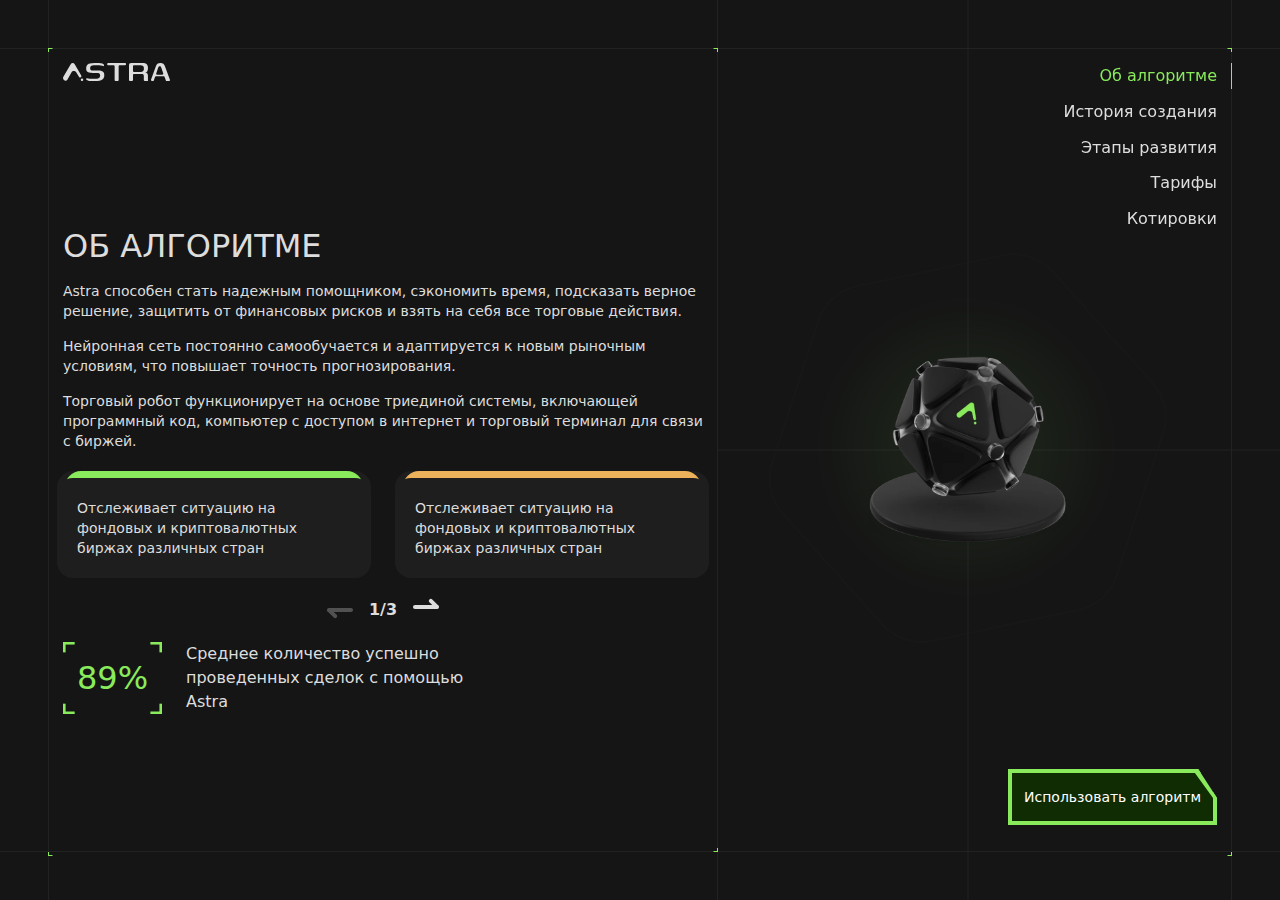
==== commit 62d55caa: "update" ====
--- a/about.html
+++ b/about.html
@@ -9,7 +9,7 @@
 	<link rel="stylesheet" href="css/app.css">
 	<link rel="stylesheet" href="css/overlayscrollbars.css">
 	<script src="https://polyfill.io/v3/polyfill.min.js?features=globalThis%2CElement.prototype.closest%2CURLSearchParams"
-		        nomodule></script>
+                nomodule></script>
 	<script src="js/webcomponents-bundle.js" nomodule></script>
 	<script>/*! @formatter:off modernizr 3.6.0 (Custom Build) | MIT https://modernizr.com/download/?-overflowscrolling-webp-setclasses !*/!function(e,n,t){function r(e,n){return typeof e===n}function o(){var e,n,t,o,i,s,a;for(var l in _)if(_.hasOwnProperty(l)){if(e=[],n=_[l],n.name&&(e.push(n.name.toLowerCase()),n.options&&n.options.aliases&&n.options.aliases.length))for(t=0;t<n.options.aliases.length;t++)e.push(n.options.aliases[t].toLowerCase());for(o=r(n.fn,"function")?n.fn():n.fn,i=0;i<e.length;i++)s=e[i],a=s.split("."),1===a.length?Modernizr[a[0]]=o:(!Modernizr[a[0]]||Modernizr[a[0]]instanceof Boolean||(Modernizr[a[0]]=new Boolean(Modernizr[a[0]])),Modernizr[a[0]][a[1]]=o),w.push((o?"":"no-")+a.join("-"))}}function i(e){var n=S.className,t=Modernizr._config.classPrefix||"";if(B&&(n=n.baseVal),Modernizr._config.enableJSClass){var r=new RegExp("(^|\\s)"+t+"no-js(\\s|$)");n=n.replace(r,"$1"+t+"js$2")}Modernizr._config.enableClasses&&(n+=" "+t+e.join(" "+t),B?S.className.baseVal=n:S.className=n)}function s(e,n){if("object"==typeof e)for(var t in e)b(e,t)&&s(t,e[t]);else{e=e.toLowerCase();var r=e.split("."),o=Modernizr[r[0]];if(2==r.length&&(o=o[r[1]]),"undefined"!=typeof o)return Modernizr;n="function"==typeof n?n():n,1==r.length?Modernizr[r[0]]=n:(!Modernizr[r[0]]||Modernizr[r[0]]instanceof Boolean||(Modernizr[r[0]]=new Boolean(Modernizr[r[0]])),Modernizr[r[0]][r[1]]=n),i([(n&&0!=n?"":"no-")+r.join("-")]),Modernizr._trigger(e,n)}return Modernizr}function a(e,n){return!!~(""+e).indexOf(n)}function l(){return"function"!=typeof n.createElement?n.createElement(arguments[0]):B?n.createElementNS.call(n,"http://www.w3.org/2000/svg",arguments[0]):n.createElement.apply(n,arguments)}function A(e){return e.replace(/([a-z])-([a-z])/g,function(e,n,t){return n+t.toUpperCase()}).replace(/^-/,"")}function u(e,n){return function(){return e.apply(n,arguments)}}function f(e,n,t){var o;for(var i in e)if(e[i]in n)return t===!1?e[i]:(o=n[e[i]],r(o,"function")?u(o,t||n):o);return!1}function c(n,t,r){var o;if("getComputedStyle"in e){o=getComputedStyle.call(e,n,t);var i=e.console;if(null!==o)r&&(o=o.getPropertyValue(r));else if(i){var s=i.error?"error":"log";i[s].call(i,"getComputedStyle returning null, its possible modernizr test results are inaccurate")}}else o=!t&&n.currentStyle&&n.currentStyle[r];return o}function p(e){return e.replace(/([A-Z])/g,function(e,n){return"-"+n.toLowerCase()}).replace(/^ms-/,"-ms-")}function d(){var e=n.body;return e||(e=l(B?"svg":"body"),e.fake=!0),e}function m(e,t,r,o){var i,s,a,A,u="modernizr",f=l("div"),c=d();if(parseInt(r,10))for(;r--;)a=l("div"),a.id=o?o[r]:u+(r+1),f.appendChild(a);return i=l("style"),i.type="text/css",i.id="s"+u,(c.fake?c:f).appendChild(i),c.appendChild(f),i.styleSheet?i.styleSheet.cssText=e:i.appendChild(n.createTextNode(e)),f.id=u,c.fake&&(c.style.background="",c.style.overflow="hidden",A=S.style.overflow,S.style.overflow="hidden",S.appendChild(c)),s=t(f,e),c.fake?(c.parentNode.removeChild(c),S.style.overflow=A,S.offsetHeight):f.parentNode.removeChild(f),!!s}function g(n,r){var o=n.length;if("CSS"in e&&"supports"in e.CSS){for(;o--;)if(e.CSS.supports(p(n[o]),r))return!0;return!1}if("CSSSupportsRule"in e){for(var i=[];o--;)i.push("("+p(n[o])+":"+r+")");return i=i.join(" or "),m("@supports ("+i+") { #modernizr { position: absolute; } }",function(e){return"absolute"==c(e,null,"position")})}return t}function h(e,n,o,i){function s(){f&&(delete U.style,delete U.modElem)}if(i=r(i,"undefined")?!1:i,!r(o,"undefined")){var u=g(e,o);if(!r(u,"undefined"))return u}for(var f,c,p,d,m,h=["modernizr","tspan","samp"];!U.style&&h.length;)f=!0,U.modElem=l(h.shift()),U.style=U.modElem.style;for(p=e.length,c=0;p>c;c++)if(d=e[c],m=U.style[d],a(d,"-")&&(d=A(d)),U.style[d]!==t){if(i||r(o,"undefined"))return s(),"pfx"==n?d:!0;try{U.style[d]=o}catch(v){}if(U.style[d]!=m)return s(),"pfx"==n?d:!0}return s(),!1}function v(e,n,t,o,i){var s=e.charAt(0).toUpperCase()+e.slice(1),a=(e+" "+x.join(s+" ")+s).split(" ");return r(n,"string")||r(n,"undefined")?h(a,n,o,i):(a=(e+" "+E.join(s+" ")+s).split(" "),f(a,n,t))}function y(e,n,r){return v(e,t,t,n,r)}var w=[],_=[],C={_version:"3.6.0",_config:{classPrefix:"",enableClasses:!0,enableJSClass:!0,usePrefixes:!0},_q:[],on:function(e,n){var t=this;setTimeout(function(){n(t[e])},0)},addTest:function(e,n,t){_.push({name:e,fn:n,options:t})},addAsyncTest:function(e){_.push({name:null,fn:e})}},Modernizr=function(){};Modernizr.prototype=C,Modernizr=new Modernizr;var b,S=n.documentElement,B="svg"===S.nodeName.toLowerCase();!function(){var e={}.hasOwnProperty;b=r(e,"undefined")||r(e.call,"undefined")?function(e,n){return n in e&&r(e.constructor.prototype[n],"undefined")}:function(n,t){return e.call(n,t)}}(),C._l={},C.on=function(e,n){this._l[e]||(this._l[e]=[]),this._l[e].push(n),Modernizr.hasOwnProperty(e)&&setTimeout(function(){Modernizr._trigger(e,Modernizr[e])},0)},C._trigger=function(e,n){if(this._l[e]){var t=this._l[e];setTimeout(function(){var e,r;for(e=0;e<t.length;e++)(r=t[e])(n)},0),delete this._l[e]}},Modernizr._q.push(function(){C.addTest=s}),Modernizr.addAsyncTest(function(){function e(e,n,t){function r(n){var r=n&&"load"===n.type?1==o.width:!1,i="webp"===e;s(e,i&&r?new Boolean(r):r),t&&t(n)}var o=new Image;o.onerror=r,o.onload=r,o.src=n}var n=[{uri:"[data-uri]",name:"webp"},{uri:"[data-uri]",name:"webp.alpha"},{uri:"[data-uri]",name:"webp.animation"},{uri:"[data-uri]",name:"webp.lossless"}],t=n.shift();e(t.name,t.uri,function(t){if(t&&"load"===t.type)for(var r=0;r<n.length;r++)e(n[r].name,n[r].uri)})});var Q="Moz O ms Webkit",x=C._config.usePrefixes?Q.split(" "):[];C._cssomPrefixes=x;var E=C._config.usePrefixes?Q.toLowerCase().split(" "):[];C._domPrefixes=E;var T={elem:l("modernizr")};Modernizr._q.push(function(){delete T.elem});var U={style:T.elem.style};Modernizr._q.unshift(function(){delete U.style}),C.testAllProps=v,C.testAllProps=y,Modernizr.addTest("overflowscrolling",y("overflowScrolling","touch",!0)),o(),i(w),delete C.addTest,delete C.addAsyncTest;for(var P=0;P<Modernizr._q.length;P++)Modernizr._q[P]();e.Modernizr=Modernizr}(window,document);/*! @formatter:on */</script>
 
@@ -44,112 +44,110 @@
 									</svg>
 								</button>
 							</div>
-							<div class="header__wrap">
-								<nav class="nav">
-									<ul class="nav__list list-reset">
-										<li class="nav__item active">
-											<a href="about.html">
-												<span>Об алгоритме</span>
-											</a>
-										</li>
-										<li class="nav__item ">
-											<a href="history.html">
-												<span>История создания</span>
-											</a>
-										</li>
-										<li class="nav__item ">
-											<a href="development.html">
-												<span>Этапы развития</span>
-											</a>
-										</li>
-										<li class="nav__item ">
-											<a href="rates.html">
-												<span>Тарифы</span>
-											</a>
-										</li>
-										<li class="nav__item ">
-											<a href="quotes.html">
-												<span>Котировки</span>
-											</a>
-										</li>
-									</ul>
-
-
-								</nav>
-								<div class="header__coin">
-									<div class="header__top">
-										<div class="line line--top"></div>
+							<nav class="nav">
+								<ul class="nav__list list-reset">
+									<li class="nav__item active">
+										<a href="about.html">
+											<span>Об алгоритме</span>
+										</a>
+									</li>
+									<li class="nav__item ">
+										<a href="history.html">
+											<span>История создания</span>
+										</a>
+									</li>
+									<li class="nav__item ">
+										<a href="development.html">
+											<span>Этапы развития</span>
+										</a>
+									</li>
+									<li class="nav__item ">
+										<a href="rates.html">
+											<span>Тарифы</span>
+										</a>
+									</li>
+									<li class="nav__item ">
+										<a href="quotes.html">
+											<span>Котировки</span>
+										</a>
+									</li>
+								</ul>
+
+
+							</nav>
+							<div class="header__coin">
+								<div class="header__top">
+									<div class="line line--top"></div>
+									<div class="coin-exchange">
+										<span class="coin-exchange__title">
+											Ozl.ax
+										</span>
+										<span class="coin-exchange__value coin-exchange__value--down">
+											<svg width="10" height="7" viewBox="0 0 10 7" fill="none" xmlns="http://www.w3.org/2000/svg">
+												<path d="M4.20759 6.47063C4.6079 6.99064 5.3921 6.99064 5.79241 6.47063L8.95678 2.35999C9.46297 1.70243 8.99421 0.75 8.16437 0.75H1.83563C1.00579 0.75 0.537025 1.70243 1.04322 2.35999L4.20759 6.47063Z" />
+											</svg>
+											27.91
+										</span>
+									</div>
+									<div class="coin-exchange">
+										<span class="coin-exchange__title">
+											CNP
+										</span>
+										<span class="coin-exchange__value coin-exchange__value--down">
+											<svg width="10" height="7" viewBox="0 0 10 7" fill="none" xmlns="http://www.w3.org/2000/svg">
+												<path d="M4.20759 6.47063C4.6079 6.99064 5.3921 6.99064 5.79241 6.47063L8.95678 2.35999C9.46297 1.70243 8.99421 0.75 8.16437 0.75H1.83563C1.00579 0.75 0.537025 1.70243 1.04322 2.35999L4.20759 6.47063Z" />
+											</svg>
+											28.65
+										</span>
+									</div>
+									<div class="coin-exchange">
+										<span class="coin-exchange__title">
+											ppro.jk
+										</span>
+										<span class="coin-exchange__value coin-exchange__value--down">
+											<svg width="10" height="7" viewBox="0 0 10 7" fill="none" xmlns="http://www.w3.org/2000/svg">
+												<path d="M4.20759 6.47063C4.6079 6.99064 5.3921 6.99064 5.79241 6.47063L8.95678 2.35999C9.46297 1.70243 8.99421 0.75 8.16437 0.75H1.83563C1.00579 0.75 0.537025 1.70243 1.04322 2.35999L4.20759 6.47063Z" />
+											</svg>
+											50
+										</span>
+									</div>
+									<div class="coin-exchange">
+										<span class="coin-exchange__title">
+											bsl.ax
+										</span>
+										<span class="coin-exchange__value coin-exchange__value--down">
+											<svg width="10" height="7" viewBox="0 0 10 7" fill="none" xmlns="http://www.w3.org/2000/svg">
+												<path d="M4.20759 6.47063C4.6079 6.99064 5.3921 6.99064 5.79241 6.47063L8.95678 2.35999C9.46297 1.70243 8.99421 0.75 8.16437 0.75H1.83563C1.00579 0.75 0.537025 1.70243 1.04322 2.35999L4.20759 6.47063Z" />
+											</svg>
+											18.87
+										</span>
+									</div>
+									<div class="line line--bottom"></div>
+								</div>
+								<div class="header__bottom">
+									<div class="coin-group">
+										<span class="coin-group__name">
+											LAST order:
+										</span>
 										<div class="coin-exchange">
 											<span class="coin-exchange__title">
-												Ozl.ax
+												BTS/USD
 											</span>
 											<span class="coin-exchange__value coin-exchange__value--down">
 												<svg width="10" height="7" viewBox="0 0 10 7" fill="none" xmlns="http://www.w3.org/2000/svg">
 													<path d="M4.20759 6.47063C4.6079 6.99064 5.3921 6.99064 5.79241 6.47063L8.95678 2.35999C9.46297 1.70243 8.99421 0.75 8.16437 0.75H1.83563C1.00579 0.75 0.537025 1.70243 1.04322 2.35999L4.20759 6.47063Z" />
 												</svg>
-												27.91
+												SHORT
 											</span>
 										</div>
-										<div class="coin-exchange">
-											<span class="coin-exchange__title">
-												CNP
-											</span>
-											<span class="coin-exchange__value coin-exchange__value--down">
-												<svg width="10" height="7" viewBox="0 0 10 7" fill="none" xmlns="http://www.w3.org/2000/svg">
-													<path d="M4.20759 6.47063C4.6079 6.99064 5.3921 6.99064 5.79241 6.47063L8.95678 2.35999C9.46297 1.70243 8.99421 0.75 8.16437 0.75H1.83563C1.00579 0.75 0.537025 1.70243 1.04322 2.35999L4.20759 6.47063Z" />
-												</svg>
-												28.65
-											</span>
-										</div>
-										<div class="coin-exchange">
-											<span class="coin-exchange__title">
-												ppro.jk
-											</span>
-											<span class="coin-exchange__value coin-exchange__value--down">
-												<svg width="10" height="7" viewBox="0 0 10 7" fill="none" xmlns="http://www.w3.org/2000/svg">
-													<path d="M4.20759 6.47063C4.6079 6.99064 5.3921 6.99064 5.79241 6.47063L8.95678 2.35999C9.46297 1.70243 8.99421 0.75 8.16437 0.75H1.83563C1.00579 0.75 0.537025 1.70243 1.04322 2.35999L4.20759 6.47063Z" />
-												</svg>
-												50
-											</span>
-										</div>
-										<div class="coin-exchange">
-											<span class="coin-exchange__title">
-												bsl.ax
-											</span>
-											<span class="coin-exchange__value coin-exchange__value--down">
-												<svg width="10" height="7" viewBox="0 0 10 7" fill="none" xmlns="http://www.w3.org/2000/svg">
-													<path d="M4.20759 6.47063C4.6079 6.99064 5.3921 6.99064 5.79241 6.47063L8.95678 2.35999C9.46297 1.70243 8.99421 0.75 8.16437 0.75H1.83563C1.00579 0.75 0.537025 1.70243 1.04322 2.35999L4.20759 6.47063Z" />
-												</svg>
-												18.87
-											</span>
-										</div>
-										<div class="line line--bottom"></div>
-									</div>
-									<div class="header__bottom">
-										<div class="coin-group">
-											<span class="coin-group__name">
-												LAST order:
-											</span>
-											<div class="coin-exchange">
-												<span class="coin-exchange__title">
-													BTS/USD
-												</span>
-												<span class="coin-exchange__value coin-exchange__value--down">
-													<svg width="10" height="7" viewBox="0 0 10 7" fill="none" xmlns="http://www.w3.org/2000/svg">
-														<path d="M4.20759 6.47063C4.6079 6.99064 5.3921 6.99064 5.79241 6.47063L8.95678 2.35999C9.46297 1.70243 8.99421 0.75 8.16437 0.75H1.83563C1.00579 0.75 0.537025 1.70243 1.04322 2.35999L4.20759 6.47063Z" />
-													</svg>
-													SHORT
-												</span>
-											</div>
-										</div>
-										<div class="coin-group">
-											<span class="coin-group__name">
-												price order:
-											</span>
-											<span class="price price--down">
-												$ 92.82501
-											</span>
-										</div>
+									</div>
+									<div class="coin-group">
+										<span class="coin-group__name">
+											price order:
+										</span>
+										<span class="price price--down">
+											$ 92.82501
+										</span>
 									</div>
 								</div>
 							</div>
@@ -202,36 +200,36 @@
 									<div class="swiper swiper--about">
 										<div class="swiper-wrapper">
 											<div class="swiper-slide">
-												<div class="about-card about-card--green">
-													<div class="about-card__wrap">
-														<p class="about-card__text">
+												<div class="card card-about card--green">
+													<div class="card-about__wrap">
+														<p class="card-about__text">
 															Отслеживает ситуацию на фондовых и криптовалютных биржах различных стран
 														</p>
 													</div>
 												</div>
 											</div>
 											<div class="swiper-slide">
-												<div class="about-card about-card--yellow">
-													<div class="about-card__wrap">
-														<p class="about-card__text">
+												<div class="card card-about card--yellow">
+													<div class="card-about__wrap">
+														<p class="card-about__text">
 															Отслеживает ситуацию на фондовых и криптовалютных биржах различных стран
 														</p>
 													</div>
 												</div>
 											</div>
 											<div class="swiper-slide">
-												<div class="about-card about-card--green">
-													<div class="about-card__wrap">
-														<p class="about-card__text">
+												<div class="card card-about card--green">
+													<div class="card-about__wrap">
+														<p class="card-about__text">
 															Отслеживает ситуацию на фондовых и криптовалютных биржах различных стран
 														</p>
 													</div>
 												</div>
 											</div>
 											<div class="swiper-slide">
-												<div class="about-card about-card--green">
-													<div class="about-card__wrap">
-														<p class="about-card__text">
+												<div class="card card-about card--yellow">
+													<div class="card-about__wrap">
+														<p class="card-about__text">
 															Отслеживает ситуацию на фондовых и криптовалютных биржах различных стран
 														</p>
 													</div>
@@ -279,23 +277,23 @@
 								<div class="line line--center"></div>
 								<div class="about-image__wrapper">
 									<svg width="1054" height="880" viewBox="0 0 1054 1080" fill="none" xmlns="http://www.w3.org/2000/svg">
-										<g clip-path="url(#clip0_344_8880)">
-											<g opacity="0.1" filter="url(#filter0_f_344_8880)">
-												<circle cx="524" cy="531" r="406" fill="url(#paint0_radial_344_8880)" />
+										<g clip-path="url(#clip0_457_10584)">
+											<g opacity="0.1" filter="url(#filter0_f_457_10584)">
+												<circle cx="524" cy="531" r="406" fill="url(#paint0_radial_457_10584)" />
 											</g>
 											<path opacity="0.3" d="M882.706 215.405L882.714 215.414L1014.34 361.313C1047.44 398.003 1058.35 449.612 1042.94 496.56L981.63 683.252L981.626 683.264L921.087 870.206C905.863 917.217 866.624 952.471 818.257 962.594L625.924 1002.85L625.912 1002.85L433.746 1043.89C385.421 1054.21 335.271 1037.86 302.321 1001.03L171.294 854.595L171.286 854.586L39.659 708.686C6.55842 671.996 -4.3534 620.387 11.0634 573.439L72.3692 386.747L72.373 386.735L132.913 199.793C148.137 152.782 187.376 117.528 235.742 107.405L428.075 67.1518L428.087 67.1492L620.253 26.1071C668.578 15.7861 718.729 32.1408 751.679 68.9662L882.706 215.405Z" stroke="#1E1E1E" stroke-width="6" />
 										</g>
 										<defs>
-											<filter id="filter0_f_344_8880" x="64" y="71" width="920" height="920" filterUnits="userSpaceOnUse" color-interpolation-filters="sRGB">
+											<filter id="filter0_f_457_10584" x="64" y="71" width="920" height="920" filterUnits="userSpaceOnUse" color-interpolation-filters="sRGB">
 												<feFlood flood-opacity="0" result="BackgroundImageFix" />
 												<feBlend mode="normal" in="SourceGraphic" in2="BackgroundImageFix" result="shape" />
-												<feGaussianBlur stdDeviation="27" result="effect1_foregroundBlur_344_8880" />
+												<feGaussianBlur stdDeviation="27" result="effect1_foregroundBlur_457_10584" />
 											</filter>
-											<radialGradient id="paint0_radial_344_8880" cx="0" cy="0" r="1" gradientUnits="userSpaceOnUse" gradientTransform="translate(524 531) rotate(90) scale(406)">
-												<stop stop-color="#EB5BE5" />
-												<stop offset="1" stop-color="#EB5BE5" stop-opacity="0" />
+											<radialGradient id="paint0_radial_457_10584" cx="0" cy="0" r="1" gradientUnits="userSpaceOnUse" gradientTransform="translate(524 531) rotate(90) scale(406)">
+												<stop stop-color="#89EB5B" />
+												<stop offset="1" stop-color="#89EB5B" stop-opacity="0" />
 											</radialGradient>
-											<clipPath id="clip0_344_8880">
+											<clipPath id="clip0_457_10584">
 												<rect width="1054" height="1080" fill="white" />
 											</clipPath>
 										</defs>
--- a/css/app.css
+++ b/css/app.css
@@ -1 +1 @@
-@keyframes dropdown-display{0%{opacity:0;transform:scale(.98) translateY(-.6em)}to{opacity:1;transform:scale(1) translateY(0)}}@keyframes dropdown-display-up{0%{opacity:0;transform:scale(.98) translateY(.6em)}to{opacity:1;transform:scale(1) translateY(0)}}@keyframes pulse{0%,to{opacity:0}50%{opacity:1}}@keyframes animateLine{0%{width:0}to{width:100%}}@keyframes animateLineHorizontal{0%{height:0}to{height:100%}}@keyframes pulseLogo{0%,to{opacity:0}50%{opacity:1}}@keyframes pulseTwo{0%,to{opacity:0}50%{opacity:.5}}@keyframes dashOne{0%{stroke-dashoffset:170px}to{stroke-dashoffset:340px}}@keyframes dash{0%{stroke-dashoffset:1200}to{stroke-dashoffset:0}}@keyframes dashText{0%{opacity:0}to{opacity:1}}@font-face{font-family:"Onest";src:url(../fonts/Onest-Regular.woff2) format("woff2"),url(../fonts/Onest-Regular.woff) format("woff"),url(../fonts/Onest-Regular.ttf) format("truetype");font-weight:400;font-style:normal;font-display:swap}@font-face{font-family:"Onest";src:url(../fonts/Onest-Medium.woff2) format("woff2"),url(../fonts/Onest-Medium.woff) format("woff"),url(../fonts/Onest-Medium.ttf) format("truetype");font-weight:500;font-style:normal;font-display:swap}@font-face{font-family:"Onest";src:url(../fonts/Onest-Bold.woff2) format("woff2"),url(../fonts/Onest-Bold.woff) format("woff"),url(../fonts/Onest-Bold.ttf) format("truetype");font-weight:700;font-style:normal;font-display:swap}html{line-height:1.15;-webkit-text-size-adjust:100%}aside,details,footer,header,main,nav,section{display:block}hr,img{border:0}hr{box-sizing:content-box;overflow:visible;background:#dedede;display:block;height:1px;margin:30px 0}pre{font-family:monospace,monospace;font-size:1em}a{background-color:transparent;-webkit-tap-highlight-color:transparent}abbr[title]{border-bottom:none;-webkit-text-decoration:underline dotted;text-decoration:underline dotted}b,strong{font-weight:700}small{font-size:80%}sub,sup{font-size:75%;line-height:0;position:relative;vertical-align:baseline}sub{bottom:-.25em}sup{top:-.5em}img{height:auto;max-width:100%;vertical-align:top}button,input,optgroup{font-size:100%;line-height:1.15}button,input,optgroup,select,textarea{font-family:inherit;margin:0}button,input{overflow:visible}button,select{text-transform:none}[type=button],[type=reset],[type=submit],button{-webkit-appearance:button;-webkit-tap-highlight-color:transparent;outline:0}[type=button]::-moz-focus-inner,[type=reset]::-moz-focus-inner,[type=submit]::-moz-focus-inner,button::-moz-focus-inner{border-style:none;padding:0}[type=button]:-moz-focusring,[type=reset]:-moz-focusring,[type=submit]:-moz-focusring,button:-moz-focusring{outline:0}fieldset{padding:0}legend{color:inherit;display:table;max-width:100%;white-space:normal}[type=checkbox],[type=radio],legend{box-sizing:border-box;padding:0}[type=number]::-webkit-inner-spin-button,[type=number]::-webkit-outer-spin-button{height:auto}[type=search]{-webkit-appearance:textfield;outline-offset:-2px}[type=search]::-webkit-search-decoration{-webkit-appearance:none}::-webkit-file-upload-button{-webkit-appearance:button;font:inherit}summary{display:list-item}[hidden],template{display:none}*{-webkit-tap-highlight-color:transparent}body{height:100%;background:#151515;box-sizing:border-box;color:#151515;font-family:"Roboto",system-ui,-apple-system,Segoe UI,Roboto,Noto Sans,Ubuntu,Cantarell,Helvetica Neue,sans-serif;font-size:16px;line-height:161%;margin:0;min-width:320px;overflow-x:hidden;overflow-y:auto;padding:0;position:relative}svg{max-height:100%}select:not([multiple]){vertical-align:middle}table{border-collapse:separate;border-spacing:0;max-width:100%;width:100%}td,th{line-height:inherit;padding:5px 10px}th{font-weight:700;text-align:left;vertical-align:bottom}td{vertical-align:top}a{color:#fff;outline:0;text-decoration:none}h1,h2,h3,h4,h5,h6,p{font-weight:700;line-height:1.2;margin:0}p{color:#ddd;font-size:12px;font-weight:400;line-height:16px}@media screen and (min-width:767px){p{font-size:14px;line-height:20px}}@media screen and (min-width:1439px){p{font-size:16px;line-height:24px}}.section-title{color:#ddd;font-size:24px;font-weight:500;line-height:32px;text-transform:uppercase}@media screen and (min-width:767px){.section-title{font-size:32px;line-height:40px}}@media screen and (min-width:1919px){.section-title{font-size:48px;line-height:56px}}dl,ol,ul{margin:2.6em 0}ol{list-style:decimal}h1{font-size:28px}h2{font-size:24px}h3{font-size:20px}h4{font-size:18px}h5{font-size:16px}::-moz-focus-inner{border:0;padding:0}.hidden-box{display:none;visibility:hidden}iframe{border:0;outline:0}.videoWrapper{height:0;padding-bottom:56.25%;position:relative}.videoWrapper iframe{height:100%;left:0;position:absolute;top:0;width:100%}.text-center{text-align:center}.list-reset{list-style:none;margin:0;padding:0}blockquote{color:#000;font-size:18px;font-style:normal;font-weight:500;line-height:189%;margin:42px 0;max-width:830px;padding-left:27px;position:relative}@media screen and (min-width:767px){blockquote{margin:28px 0}}@media screen and (min-width:1279px){blockquote{margin:48px 0}}blockquote:after{background:#000;bottom:5px;content:"";left:0;position:absolute;top:5px;width:3px}input[type=email],input[type=number],input[type=password],input[type=search],input[type=tel],input[type=text],select{height:auto}input[type=email],input[type=number],input[type=password],input[type=search],input[type=tel],input[type=text],select,textarea{background-color:transparent;border:1px solid #c1c1c1;border-radius:5px;outline:0;line-height:1.25;color:#4b4b4e;max-width:100%;font-weight:400;transition:border-color .3s ease;padding:19px 28px;font-size:16px;-webkit-appearance:none;box-sizing:border-box}input[type=email]::-webkit-input-placeholder,input[type=number]::-webkit-input-placeholder,input[type=password]::-webkit-input-placeholder,input[type=search]::-webkit-input-placeholder,input[type=tel]::-webkit-input-placeholder,input[type=text]::-webkit-input-placeholder,select::-webkit-input-placeholder,textarea::-webkit-input-placeholder{font-weight:400;color:#4b4b4e}input[type=email]:-moz-placeholder,input[type=number]:-moz-placeholder,input[type=password]:-moz-placeholder,input[type=search]:-moz-placeholder,input[type=tel]:-moz-placeholder,input[type=text]:-moz-placeholder,select:-moz-placeholder,textarea:-moz-placeholder{font-weight:400;color:#4b4b4e}input[type=email]::-moz-placeholder,input[type=number]::-moz-placeholder,input[type=password]::-moz-placeholder,input[type=search]::-moz-placeholder,input[type=tel]::-moz-placeholder,input[type=text]::-moz-placeholder,select::-moz-placeholder,textarea::-moz-placeholder{font-weight:400;color:#4b4b4e}input[type=email]:-ms-input-placeholder,input[type=number]:-ms-input-placeholder,input[type=password]:-ms-input-placeholder,input[type=search]:-ms-input-placeholder,input[type=tel]:-ms-input-placeholder,input[type=text]:-ms-input-placeholder,select:-ms-input-placeholder,textarea:-ms-input-placeholder{font-weight:400;color:#4b4b4e}input[type=email]:focus,input[type=number]:focus,input[type=password]:focus,input[type=search]:focus,input[type=tel]:focus,input[type=text]:focus,select:focus,textarea:focus{border-color:#4b4b4e}input[type=email].error,input[type=number].error,input[type=password].error,input[type=search].error,input[type=tel].error,input[type=text].error,select.error,textarea.error{border-color:#e23737;color:#e23737}input[type=email].disabled,input[type=email][disabled],input[type=email][readonly],input[type=number].disabled,input[type=number][disabled],input[type=number][readonly],input[type=password].disabled,input[type=password][disabled],input[type=password][readonly],input[type=search].disabled,input[type=search][disabled],input[type=search][readonly],input[type=tel].disabled,input[type=tel][disabled],input[type=tel][readonly],input[type=text].disabled,input[type=text][disabled],input[type=text][readonly],select.disabled,select[disabled],select[readonly],textarea.disabled,textarea[disabled],textarea[readonly]{cursor:default;background-color:#f9f9f9;border-color:#bcbcbc;color:#939393}select{padding-right:35px;background-image:url(../images/select.svg);background-position:100% 50%;background-repeat:no-repeat}input[type=checkbox],input[type=radio]{display:inline-block;vertical-align:middle}textarea{height:auto;overflow:auto}.error-message{color:#e23737;margin-top:5px;order:1}.checkbox-style,label.checkbox-style{font-size:13px;font-weight:400;line-height:1.3;position:relative;display:block;overflow:hidden;margin:0;cursor:pointer;-webkit-user-select:none;user-select:none;-webkit-tap-highlight-color:transparent;outline:0;color:#a7a8b1}.checkbox-style>span,label.checkbox-style>span{position:relative;display:inline-block;vertical-align:top;color:#a7a8b1;padding:2px 0 2px 28px}.checkbox-style>span:before,label.checkbox-style>span:before{content:"";position:absolute;z-index:1;top:0;left:0;box-sizing:border-box;width:20px;height:20px;border:1px solid #c1c1c1;border-radius:3px;transition:border-color .3s ease,background-color .3s ease}.checkbox-style>span:after,label.checkbox-style>span:after{content:"";position:absolute;z-index:5;top:3px;left:3px;opacity:0;transition:opacity .3s ease;width:14px;height:14px;background:#000;border-radius:3px}.checkbox-style input[type=checkbox],label.checkbox-style input[type=checkbox]{position:absolute;top:0;left:-30px;width:1px;height:1px;outline:0;-webkit-tap-highlight-color:transparent}.checkbox-style input[type=checkbox]:checked~span:after,label.checkbox-style input[type=checkbox]:checked~span:after{opacity:1}.checkbox-style input[type=checkbox].disabled~span:after,.checkbox-style input[type=checkbox][disabled]~span:after,label.checkbox-style input[type=checkbox].disabled~span:after,label.checkbox-style input[type=checkbox][disabled]~span:after{background:#e3e3e3}.form__row{position:relative;margin-top:20px}.form__row:first-child{margin-top:0}.form__row input[type=email],.form__row input[type=number],.form__row input[type=password],.form__row input[type=search],.form__row input[type=tel],.form__row input[type=text],.form__row select,.form__row textarea{width:100%;vertical-align:top}.form__row>label:not(.checkbox-style){font-size:12px;font-weight:400;line-height:1.2;display:flex;align-items:center;flex-flow:row nowrap;justify-content:space-between;margin:0 0 10px;cursor:pointer;color:#a7a8b1}.form__row>label:not(.checkbox-style)>span{order:0}.form__row>label:not(.checkbox-style) .error-message{margin-top:0;margin-left:10px}.form__row>label:not(.checkbox-style) .error-message+span{color:#e23737}.form-password__button i,.form__hint,.form__input{position:relative;z-index:1}.form__hint{font-size:12px;font-weight:400;font-style:italic;z-index:2;margin:5px 0 0;color:#444}.form__error{font-size:13px;font-weight:500;z-index:3;margin-top:3px;color:#e23737}.form-password,.form__error{position:relative}.form-password input[type=password],.form-password input[type=text]{position:relative;z-index:1;padding-right:50px}.form-password__button,.form-password__button:after{position:absolute;z-index:10;transition:opacity .3s ease}.form-password__button{top:0;right:0;bottom:0;box-sizing:border-box;width:42px;padding:0;cursor:pointer;vertical-align:middle;opacity:.3;border:0;outline:0;background:0 0;-webkit-tap-highlight-color:transparent}.form-password__button i{vertical-align:middle}.form-password__button:after{content:"";top:24px;left:9px;display:block;width:24px;height:1px;transform:rotate(-30deg);border-top:1px solid #fff;background:#000}@media screen and (min-width:1279px){.form-password__button:hover{opacity:1}}.form-password__button.active{opacity:1}.form-password__button.active:after{opacity:0}.b-btn,.test:hover{background-color:#eb5be5}.b-btn{align-items:center;border:4px solid #eb5be5;border-radius:0;box-sizing:border-box;-webkit-clip-path:polygon(91% 0,100% 52%,100% 100%,0 100%,0 0);clip-path:polygon(91% 0,100% 52%,100% 100%,0 100%,0 0);justify-content:flex-start;line-height:24px;position:relative;text-align:center;text-decoration:none;transition:background .3s ease,color .3s ease;width:-moz-fit-content;width:fit-content}.b-btn.focus,.b-btn:focus-within,.b-btn:hover{outline:0}.b-btn.disabled,.b-btn:disabled{background:inherit;box-shadow:none;cursor:default;opacity:.45}.b-btn [class*=" b-icon-"],.b-btn [class^=b-icon-]{margin-right:10px;vertical-align:middle}.b-btn--big{font-size:16px;padding:14px 30px}.b-btn--small{font-size:13px;padding:8px 30px}.b-btn--primary{color:#fff}.b-btn--primary.active span,.b-btn--primary:active span,.b-btn--primary:focus-within span,.b-btn--primary:hover span{background-color:#eb5be5}.b-btn--primary.disabled.active,.b-btn--primary.disabled:active,.b-btn--primary.disabled:focus-within,.b-btn--primary.disabled:hover,.b-btn--primary:disabled.active,.b-btn--primary:disabled:active,.b-btn--primary:disabled:focus-within,.b-btn--primary:disabled:hover{background-color:#362535;color:#fff}.b-btn--primary span{align-items:center;background-color:#362535;bottom:4px;-webkit-clip-path:polygon(91% 0,100% 52%,100% 100%,0 100%,0 0);clip-path:polygon(91% 0,100% 52%,100% 100%,0 100%,0 0);display:flex;font-size:12px;justify-content:center;line-height:16px;transition:background-color .3s ease}@media screen and (min-width:767px){.b-btn--primary span{font-size:14px;line-height:20px}}@media screen and (min-width:1919px){.b-btn--primary span{font-size:16px;height:56px;line-height:24px}}.b-btn--loading:before{animation:loadingSpin 1s infinite linear;border-radius:50%;content:"";display:inline-block;height:12px;margin-left:-15px;margin-right:10px;transition:border .3s ease;vertical-align:middle;width:12px}.b-btn--loading.outline:before{border:3px solid rgba(0,0,0,.2);border-top-color:#000}.b-btn--loading.outline:hover:before,.b-btn--loading:before{border:3px solid rgba(255,255,255,.6);border-top-color:#fff}.b-btn+.b-btn{margin-left:5px}.b-btn-grouping{display:inline-block}.b-btn-grouping .b-btn{border-radius:0;float:left;margin-right:0}.b-btn-grouping .b-btn:first-child{border-radius:0 0 0 0}.b-btn-grouping .b-btn:last-child{border-radius:0 0 0 0}.b-btn-grouping .b-btn.outline{margin-left:-1px;z-index:1}.b-btn-grouping .b-btn.outline:hover{z-index:2}.b-btn-grouping .b-btn.outline.active{z-index:3}.b-btn-grouping .b-btn.outline:first-child{margin-left:0}a.b-btn.disabled,fieldset[disabled] a.b-btn{pointer-events:none}input[type=button].full-size,input[type=reset].full-size,input[type=submit].full-size{width:100%}.swiper,.swiper-wrapper{position:relative;z-index:1}.swiper{list-style:none;margin-left:auto;margin-right:auto;overflow:hidden;padding:0}.swiper-vertical>.swiper-wrapper{flex-direction:column}.swiper-wrapper{box-sizing:content-box;display:flex;height:100%;transition-property:transform;width:100%}.swiper-android .swiper-slide,.swiper-wrapper{transform:translate3d(0,0,0)}.swiper-pointer-events{touch-action:pan-y}.swiper-pointer-events.swiper-vertical{touch-action:pan-x}.swiper-slide{flex-shrink:0;height:100%;position:relative;transition-property:transform;width:100%}.swiper-slide-invisible-blank{visibility:hidden}.swiper-autoheight,.swiper-autoheight .swiper-slide{height:auto}.swiper-autoheight .swiper-wrapper{align-items:flex-start;transition-property:transform,height}.swiper-centered>.swiper-wrapper::before{content:"";flex-shrink:0;order:9999}.swiper-centered.swiper-horizontal>.swiper-wrapper>.swiper-slide:first-child{margin-inline-start:var(--swiper-centered-offset-before)}.swiper-centered.swiper-horizontal>.swiper-wrapper::before{height:100%;width:var(--swiper-centered-offset-after)}.swiper-centered.swiper-vertical>.swiper-wrapper>.swiper-slide:first-child{margin-block-start:var(--swiper-centered-offset-before)}.swiper-centered.swiper-vertical>.swiper-wrapper::before{height:var(--swiper-centered-offset-after);width:100%}.swiper-centered>.swiper-wrapper>.swiper-slide{scroll-snap-align:center center}.swiper-counter{align-items:center;color:#ddd;display:flex;font-size:16px;font-weight:700;line-height:24px}.swiper-button-next,.swiper-button-prev{cursor:pointer;display:inline-block;flex:0 0 26px;height:21px;outline:0;position:relative;-webkit-tap-highlight-color:transparent;transition:opacity .3s ease;-webkit-user-select:none;user-select:none;vertical-align:top;width:26px}.swiper-button-next:after,.swiper-button-prev:after{content:"";left:0;position:absolute;top:0}@media screen and (min-width:1076px){.swiper-button-next:hover,.swiper-button-prev:hover{opacity:1}}.swiper-button-next.swiper-button-disabled,.swiper-button-prev.swiper-button-disabled{cursor:auto;opacity:.3;pointer-events:none}.swiper-button-prev{margin-right:16px;top:3px}.swiper-button-next{margin-left:16px;top:-7px}.slider__pagination{display:flex;flex-flow:row nowrap;justify-content:space-between}.swiper-nav{display:flex;justify-content:center}.swiper-pagination{position:absolute;text-align:center;transition:300ms opacity;transform:translate3d(0,0,0);z-index:10}.swiper-pagination.swiper-pagination-hidden{opacity:0}.swiper-container-horizontal>.swiper-pagination-bullets,.swiper-pagination-custom,.swiper-pagination-fraction{bottom:10px;left:0;width:100%}.swiper-pagination-bullets-dynamic{overflow:hidden;font-size:0}.swiper-pagination-bullets-dynamic .swiper-pagination-bullet{transform:scale(.33);position:relative}.swiper-pagination-bullets-dynamic .swiper-pagination-bullet-active,.swiper-pagination-bullets-dynamic .swiper-pagination-bullet-active-main{transform:scale(1)}.swiper-pagination-bullets-dynamic .swiper-pagination-bullet-active-prev{transform:scale(.66)}.swiper-pagination-bullets-dynamic .swiper-pagination-bullet-active-prev-prev{transform:scale(.33)}.swiper-pagination-bullets-dynamic .swiper-pagination-bullet-active-next{transform:scale(.66)}.swiper-pagination-bullets-dynamic .swiper-pagination-bullet-active-next-next{transform:scale(.33)}.swiper-pagination-bullet{width:8px;height:8px;display:inline-block;border-radius:100%;background:#000;opacity:.2}button.swiper-pagination-bullet{border:0;margin:0;padding:0;box-shadow:none;-webkit-appearance:none;appearance:none}.swiper-pagination-clickable .swiper-pagination-bullet{cursor:pointer}.swiper-pagination-bullet-active{opacity:1;background:#4954a0}.swiper-container-vertical>.swiper-pagination-bullets{right:10px;top:50%;transform:translate3d(0,-50%,0)}.swiper-container-vertical>.swiper-pagination-bullets .swiper-pagination-bullet{margin:6px 0;display:block}.swiper-container-vertical>.swiper-pagination-bullets.swiper-pagination-bullets-dynamic{top:50%;transform:translateY(-50%);width:8px}.swiper-container-vertical>.swiper-pagination-bullets.swiper-pagination-bullets-dynamic .swiper-pagination-bullet{display:inline-block;transition:200ms transform,200ms top}.swiper-container-horizontal>.swiper-pagination-bullets .swiper-pagination-bullet{margin:0 4px}.swiper-container-horizontal>.swiper-pagination-bullets.swiper-pagination-bullets-dynamic{left:50%;transform:translateX(-50%);white-space:nowrap}.swiper-container-horizontal>.swiper-pagination-bullets.swiper-pagination-bullets-dynamic .swiper-pagination-bullet{transition:200ms transform,200ms left}.swiper-container-horizontal.swiper-container-rtl>.swiper-pagination-bullets-dynamic .swiper-pagination-bullet{transition:200ms transform,200ms right}.swiper-pagination-lock{display:none}.tabs{width:100%}.tabs__container{display:none;width:100%}.tabs--info,.tabs__container.active{display:flex}@media screen and (min-width:1279px){.tabs__container.active{padding-bottom:10px}}@media screen and (min-width:1439px){.tabs__container.active{padding-bottom:30px}}.tabs--info{flex-direction:column}.tabs__list{align-items:flex-start;display:flex;margin-bottom:24px;overflow-x:auto;width:100%}@media screen and (min-width:1279px){.tabs__list{margin-bottom:38px}}.tabs__button{align-items:center;background-color:transparent;border:0;border-radius:8px;color:#ddd;cursor:pointer;display:flex;font-size:16px;font-weight:400;line-height:24px;padding:10px;text-decoration:none;transition:background-color .3s ease,color .3s ease;white-space:nowrap;width:100%}@media screen and (min-width:767px){.tabs__button{width:max-content}}.tabs__button.active,.tabs__button:hover{background-color:#1e1e1e;color:#fff}.tabs__button.active{color:#eb5be5}.tabs__button:not(:first-child){margin-left:24px}.tabs__button span{display:block;pointer-events:none}.tabs__wrap,.tabs__wrapper{overflow-x:auto}.tabs__wrapper{color:#fff;max-height:440px;max-width:100%;overflow-y:auto;width:100%}@media screen and (min-width:1279px){.tabs__wrapper{max-height:280px;padding-right:10px}}@media screen and (min-width:1919px){.tabs__wrapper{max-height:440px}}html{box-sizing:border-box;height:100%}*,::after,::before{box-sizing:inherit}.main,.page-wrapper{display:flex;position:relative}.page-wrapper{flex-direction:column;min-height:100%;overflow:hidden}.page-wrapper .line{animation:animateLine 2s ease-in}.page-wrapper .line-vertical{animation:animateLineHorizontal 1.5s ease-in}.main{flex:1 0 auto}.main:before{background-image:url(../images/icon/corners-left-top.svg);background-repeat:no-repeat;background-size:5px 4px;content:"";height:4px;left:12px;position:absolute;top:12px;width:5px;z-index:11}@media screen and (min-width:767px){.main:before{left:48px;top:48px}}@media screen and (min-width:1279px){.main:before{display:none}}.main:after{background-image:url(../images/icon/corners-right-top.svg);background-repeat:no-repeat;background-size:5px 4px;content:"";height:4px;position:absolute;right:12px;top:12px;width:5px;z-index:11}@media screen and (min-width:767px){.main:after{right:48px;top:48px}}@media screen and (min-width:1279px){.main:after{display:none}}#my-scrollbar{bottom:0;left:0;position:fixed;right:0;top:0}.os-theme-dark,.os-theme-light{--os-handle-border-radius:10px;--os-handle-interactive-area-offset:4px;--os-padding-axis:2px;--os-padding-perpendicular:2px;--os-size:6px!important;--os-track-border-radius:10px}.os-scrollbar .os-scrollbar-handle{background:#eb5be5!important}.container{box-sizing:border-box;padding:0 12px;width:100%}@media screen and (min-width:767px){.container{padding:0 48px}}@media screen and (min-width:1439px){.container{padding:0 64px}}.line,.line--top{position:absolute;z-index:10}.line{background-color:#222;height:1px;width:100%}.line--top{left:0;top:12px}@media screen and (min-width:767px){.line--top{top:48px}}@media screen and (min-width:1439px){.line--top{top:64px}}.line--bottom{bottom:12px;left:0;position:absolute;z-index:10}@media screen and (min-width:767px){.line--bottom{bottom:48px}}@media screen and (min-width:1439px){.line--bottom{bottom:64px}}.line-vertical{background-color:#222;height:100%;position:absolute;top:0;width:1px;z-index:10}.line-vertical--left{left:12px}@media screen and (min-width:767px){.line-vertical--left{left:48px}}@media screen and (min-width:1439px){.line-vertical--left{left:64px}}.line-vertical--right{right:12px}@media screen and (min-width:767px){.line-vertical--right{right:48px}}@media screen and (min-width:1439px){.line-vertical--right{right:64px}}.hero .line-vertical--center,.line-vertical--center{left:50%;transform:translateX(-50%)}.offset{padding:0 15px}.hero{display:flex;flex-direction:column;justify-content:end;padding:45px 0 30px;position:relative;width:100%}@media screen and (min-width:767px){.hero{padding:80px 0 84px}}@media screen and (min-width:1279px){.hero{justify-content:center;padding:0}}.hero__wrapper{display:grid;grid-template-columns:repeat(3,1fr);position:relative;z-index:20}@media screen and (min-width:767px){.hero__wrapper{align-items:flex-end;grid-template-columns:repeat(6,1fr)}}@media screen and (min-width:1279px){.hero__wrapper{align-items:center;display:flex;justify-content:space-between;padding-top:0}}.hero__text{grid-column:3 span;margin-bottom:17px;max-width:213px}@media screen and (min-width:767px){.hero__text{grid-column:1/4;margin-bottom:0;max-width:357px}}.hero-image{grid-column:3 span;grid-row:1/1;margin-bottom:136px;position:relative;z-index:-1}@media screen and (min-width:767px){.hero-image{grid-column:6 span;margin-bottom:80px}}@media screen and (min-width:1279px){.hero-image{margin-bottom:0;margin-left:-100px}}.hero-image .line--center{left:50%;top:50%;transform:translate(-50%,-50%);width:1000%;z-index:-1}.about-image svg,.about-image__wrapper img,.hero-image__pic img,.hero-image__svg{height:100%;object-fit:cover;width:100%}.hero-image__wrapper{position:relative}.hero-image__pic{left:50%;position:absolute;top:50%;transform:translate(-50%,-50%);width:44%;z-index:1}.b-btn--primary{grid-column:3 span}@media screen and (min-width:767px){.b-btn--primary{grid-column:6/7}}.b-btn--primary span{height:32px;min-width:167px}@media screen and (min-width:767px){.b-btn--primary span{height:48px;min-width:201px}}@media screen and (min-width:1919px){.b-btn--primary span{min-width:235px}}.hero__logo{height:55px;left:50%;position:absolute;top:43%;transform:translate(-50%,-50%);width:55px;z-index:3}.about{position:relative;width:100%}@media screen and (min-width:767px){.about{padding:0}}.about .line-vertical--center{display:none;left:50%;top:0;transform:translateX(-50%)}@media screen and (min-width:767px){.about .line-vertical--center{display:block}}@media screen and (min-width:1279px){.about .line-vertical--center{display:none}}.about-image{display:flex;justify-content:center;position:relative;width:100%}@media screen and (min-width:767px){.about-image{margin-left:-15px;width:51%}}@media screen and (min-width:1279px){.about-image{margin-left:0;width:100%}}.about-image__wrapper{display:flex;position:relative}@media screen and (min-width:767px){.about-image__wrapper{height:362px}}@media screen and (min-width:1279px){.about-image__wrapper{height:auto;width:80%}}.about-image__wrapper img{max-width:none}.about-image svg{max-height:none}.about-image__pic{left:50%;position:absolute;top:50%;transform:translate(-50%,-50%);width:50%;z-index:1}.about-image .line--center{left:-1000px;top:50%;transform:translateY(-50%);width:1000%;z-index:-1}@media screen and (min-width:767px){.about-image .line--center{display:none;left:0}}@media screen and (min-width:1279px){.about-image .line--center{display:block}}.about-image .line-vertical--center{display:none;left:50%;transform:translateX(-50%);z-index:-1}@media screen and (min-width:1279px){.about-image .line-vertical--center{display:block;height:1000%;top:50%;transform:translate(-50%,-50%)}}.about__wrap,.about__wrapper{position:relative}.about__main:before,.about__wrapper .b-btn--primary{display:none;position:absolute}@media screen and (min-width:767px){.about__wrapper .b-btn--primary{bottom:69px;display:flex;right:15px}}@media screen and (min-width:1279px){.about__wrapper .b-btn--primary{bottom:75px;right:0}}.about__wrap{display:flex;flex-direction:column-reverse;justify-content:space-between;min-height:100vh;padding:48px 0}@media screen and (min-width:767px){.about__wrap{padding:49px 0 58px}}@media screen and (min-width:1279px){.about__wrap{flex-direction:row;height:100vh;justify-content:space-between;padding:48px 0}}@media screen and (min-width:1439px){.about__wrap{padding:64px 0}}.about__main{padding:0 19px;position:relative}@media screen and (min-width:767px){.about__main{display:block;padding:15px 0 0}}@media screen and (min-width:1023px){.about__main{padding:65px 15px 15px 0}}@media screen and (min-width:1279px){.about__main{display:flex;flex-direction:column;justify-content:center;max-width:655px;padding:55px 15px 15px 0}}.about__main .line-vertical--right{display:none;height:1000%;right:0;top:50%;transform:translateY(-50%)}@media screen and (min-width:1279px){.about__main .line-vertical--right{display:block}}.about__main .line--top{display:none;left:50%;top:0;transform:translateX(-50%);width:1000%}@media screen and (min-width:767px){.about__main .line--top{display:block}}@media screen and (min-width:1279px){.about__main .line--top{display:none}}.about__main:before{content:""}@media screen and (min-width:767px){.about__main:before{background-image:url(../images/icon/corners-left-top.svg);background-repeat:no-repeat;background-size:5px 6px;display:block;height:5px;left:-15px;top:-1px;width:5px;z-index:11}}@media screen and (min-width:1279px){.about__main:before{background-image:url(../images/icon/corners-right-bottom.svg);bottom:0;left:unset;right:0;top:unset;z-index:12}}.about__main:after{content:"";display:none;position:absolute}@media screen and (min-width:767px){.about__main:after{background-image:url(../images/icon/corners-right-top.svg);background-repeat:no-repeat;background-size:5px 6px;display:block;height:5px;right:-15px;top:-1px;width:5px;z-index:11}}@media screen and (min-width:1279px){.about__main:after{background-image:url(../images/icon/corners-right-top.svg);bottom:0;right:0;z-index:12}}.about__title{margin-bottom:24px}@media screen and (min-width:767px){.about__title{margin-bottom:16px}}@media screen and (min-width:1279px){.about__title{margin-bottom:15px}}@media screen and (min-width:1919px){.about__title{margin-bottom:24px}}.about__text{margin-bottom:24px}@media screen and (min-width:1279px){.about__text{margin-bottom:20px}}@media screen and (min-width:1919px){.about__text{margin-bottom:40px}}.about__text p:not(:last-child){margin-bottom:24px}@media screen and (min-width:1279px){.about__text p:not(:last-child){margin-bottom:15px}}@media screen and (min-width:1919px){.about__text p:not(:last-child){margin-bottom:40px}}.about__swiper{margin:0 -19px 40px}@media screen and (min-width:551px){.about__swiper{margin:0 -6px 40px}}@media screen and (min-width:1279px){.about__swiper{margin:0 -6px 20px}}@media screen and (min-width:1919px){.about__swiper{margin:0 -6px 30px}}.about-card{margin:0 32px;position:relative;z-index:2}@media screen and (min-width:551px){.about-card{margin:0 12px}}.about-card--green:after,.about-card--yellow:after{background-color:#89eb5b;border-radius:20px;content:"";height:48px;position:absolute;right:5px;top:5px;width:48px;z-index:-1}.about-card--yellow:after{background-color:#ebb15b}.about-card__text{color:#ddd;font-size:12px;font-weight:400;line-height:16px}@media screen and (min-width:767px){.about-card__text{font-size:14px;line-height:20px}}@media screen and (min-width:1919px){.about-card__text{font-size:16px;line-height:24px}}.about-card__wrap{background:#1e1e1e;border-radius:16px;-webkit-mask-image:url(../images/about/1.svg);-webkit-mask-position:50% 50%;-webkit-mask-size:100% 100%;padding:24px 42px 24px 24px}@media screen and (min-width:551px){.about-card__wrap{padding:24px}}@media screen and (min-width:767px){.about-card__wrap{padding:32px}}@media screen and (min-width:1279px){.about-card__wrap{padding:20px}}@media screen and (min-width:1919px){.about-card__wrap{padding:32px}}.about-card__elipsis{position:absolute;right:0;top:0}.about-average,.about-average__count{align-items:center;display:flex}.about-average__count{background-image:url(../images/about/average-mob.png);background-repeat:no-repeat;background-size:cover;color:#eb5be5;font-size:24px;font-weight:500;height:56px;justify-content:center;line-height:32px;min-width:74px;padding:10px 12px;text-transform:uppercase}@media screen and (min-width:767px){.about-average__count{background-size:99px 72px;font-size:32px;height:72px;line-height:40px;min-width:99px}}@media screen and (min-width:1919px){.about-average__count{background-image:url(../images/about/average.png);background-size:135px 83px;font-size:48px;height:83px;line-height:56px;min-width:135px}}.about-average__text{color:#ddd;font-size:12px;font-weight:400;line-height:16px;margin-left:24px;max-width:150px}@media screen and (min-width:1279px){.about-average__text{font-size:16px;line-height:24px;max-width:296px}}.swiper--about{margin:0 -12px}@media screen and (min-width:767px){.swiper--about{margin:0 -5px}}@media screen and (min-width:1279px){.swiper--about{margin:0 -12px}}.swiper--about .swiper-wrapper{margin-bottom:32px}@media screen and (min-width:1279px){.swiper--about .swiper-wrapper{margin-bottom:20px}}@media screen and (min-width:1919px){.swiper--about .swiper-wrapper{margin-bottom:32px}}.history,.swiper--about .swiper-slide{width:100%}.history{align-items:center;display:flex;position:relative}.history .line--center{display:none;left:50%;top:50%;transform:translate(-50%,-50%);z-index:-1}@media screen and (min-width:767px){.history .line--center{display:block}}.history .line-vertical--center,.history__img .line--center{left:50%;top:50%;transform:translate(-50%,-50%)}.history-bg__animate{animation:pulseTwo 4s ease-in-out infinite}.history-bg__dashed{animation:dashOne 1s ease-in;stroke-dasharray:170px;stroke-dashoffset:340px}.history-bg__dashedTwo{animation:dash 2s linear forwards;animation-delay:1s;stroke-dasharray:1000;stroke-dashoffset:1000}.history-bg__text{animation:dashText 3s linear forwards;animation-delay:2s;opacity:0;position:relative;z-index:100}.history__wrapper{display:flex;flex-direction:column;justify-content:space-between;min-height:100vh;padding:15px 0;position:relative;width:100%;z-index:10}@media screen and (min-width:767px){.history__wrapper{padding:48px 0}}@media screen and (min-width:1279px){.history__wrapper{flex-direction:row;height:100vh;justify-content:space-between}}@media screen and (min-width:1439px){.history__wrapper{padding:64px 0}}.history__wrapper:before{content:"";display:none;position:absolute}@media screen and (min-width:767px){.history__wrapper:before{background-image:url(../images/icon/corners-left-top.svg);background-repeat:no-repeat;display:block;height:4px;left:0;top:50%;transform:translateY(-50%);width:5px;z-index:11}}@media screen and (min-width:1279px){.history__wrapper:before{display:none}}.history__wrapper:after{content:"";display:none;position:absolute}@media screen and (min-width:767px){.history__wrapper:after{background-image:url(../images/icon/corners-right-top.svg);background-repeat:no-repeat;display:block;height:4px;right:0;top:50%;transform:translateY(-50%);width:5px;z-index:11}}@media screen and (min-width:1279px){.history__wrapper:after{display:none}}.history__image{align-items:center;display:flex;flex-direction:column;justify-content:center;position:relative;width:100%}@media screen and (min-width:1279px){.history__image{width:50%}}.history__image:before{content:"";display:none;position:absolute}@media screen and (min-width:767px){.history__image:before{display:block;height:4px;width:5px;z-index:11}}@media screen and (min-width:1279px){.history__image:before{background-image:url(../images/icon/corners-right-top.svg);left:unset;right:0;top:0}}.history__image:after{content:"";display:none;position:absolute}@media screen and (min-width:767px){.history__image:after{display:block;height:4px;width:5px;z-index:11}}@media screen and (min-width:1279px){.history__image:after{background-image:url(../images/icon/corners-right-bottom.svg);bottom:0;left:unset;right:0}}.history__img{position:relative;z-index:1}@media screen and (min-width:767px){.history__img{width:90%}}@media screen and (min-width:1279px){.history__img{width:592px}}@media screen and (min-width:1439px){.history__img{width:655px}}@media screen and (min-width:1919px){.history__img{width:892px}}.history__img img{height:100%;max-width:none;object-fit:cover;width:98%}.history__img .line--center{display:block;width:1000%;z-index:-1}@media screen and (min-width:767px){.history__img .line--center{display:none}}.history__bg{height:100%;left:49%;position:absolute;top:50%;transform:translate(-50%,-50%);width:-moz-fit-content;width:fit-content;z-index:12}.history__main{margin-top:auto;padding-bottom:35px;padding-left:19px;padding-right:8px}@media screen and (min-width:767px){.history__main{padding-bottom:15px;padding-left:15px}}@media screen and (min-width:1279px){.history__main{padding-right:15px;width:50%}.history__wrap{margin-left:auto}}@media screen and (min-width:1919px){.history__wrap{max-width:522px}}.history__title{margin-bottom:24px}.development,.development__wrapper{align-items:center;display:flex;position:relative;width:100%}.development:before{content:"";display:none;position:absolute}@media screen and (min-width:767px){.development:before{background-image:url(../images/icon/corners-left-top.svg);background-repeat:no-repeat;display:block;height:4px;left:48px;top:50%;transform:translateY(-50%);width:5px;z-index:11}}@media screen and (min-width:1279px){.development:before{display:none}}.development:after{content:"";display:none;position:absolute}@media screen and (min-width:767px){.development:after{background-image:url(../images/icon/corners-right-top.svg);background-repeat:no-repeat;display:block;height:4px;right:48px;top:50%;transform:translateY(-50%);width:5px;z-index:10}}@media screen and (min-width:1279px){.development:after{display:none}}.development__wrapper{flex-direction:column-reverse;justify-content:space-between;min-height:100vh;padding:14px 15px;z-index:10}@media screen and (min-width:767px){.development__wrapper{flex-direction:row;padding:48px 15px}}@media screen and (min-width:1279px){.development__wrapper{height:100vh;min-height:auto}}@media screen and (min-width:1439px){.development__wrapper{padding:64px 15px}}.development__main{display:flex;flex-direction:column;height:100%;justify-content:space-between;padding:0 19px 35px;position:relative}@media screen and (min-width:767px){.development__main{justify-content:space-between;max-width:306px;min-height:calc(100vh - 150px);padding:73px 0 15px}}@media screen and (min-width:1024px){.development__main{max-width:485px;min-height:calc(100vh - 100px)}}@media screen and (min-width:1279px){.development__main{max-width:674px;min-height:calc(100vh - 150px);padding:55px 0 15px}}@media screen and (min-width:1919px){.development__main{max-width:546px;padding:85px 0 15px}}.development__main .line-vertical--right{height:calc(100% + 120px);right:-15px;top:50%;transform:translateY(-50%)}.development__main:before{content:"";display:none;position:absolute}@media screen and (min-width:1279px){.development__main:before{background-image:url(../images/icon/corners-right-top.svg);background-repeat:no-repeat;display:block;height:4px;left:unset;right:-15px;top:0;width:5px;z-index:11}}.development__main:after{content:"";display:none;position:absolute}@media screen and (min-width:1279px){.development__main:after{background-image:url(../images/icon/corners-right-bottom.svg);bottom:0;display:block;height:4px;right:-15px;top:unset;width:5px;z-index:11}}.development__title{margin-bottom:24px}@media screen and (min-width:1279px){.development__title{margin-bottom:15px}}@media screen and (min-width:1919px){.development__title{margin-bottom:24px}}.development__top{margin-bottom:40px}@media screen and (min-width:1279px){.development__top{margin-bottom:0}}.development__icon{margin-bottom:24px}.development__img{width:85%}@media screen and (min-width:767px){.development__img{height:365px;position:absolute;right:0;top:50%;transform:translateY(-50%);width:323px;z-index:10}}@media screen and (min-width:1024px){.development__img{width:395px}}@media screen and (min-width:1180px){.development__img{height:448px;width:518px}}@media screen and (min-width:1279px){.development__img{display:flex;height:auto;justify-content:center;left:unset;position:unset;top:unset;transform:translateY(0);width:100%}}@media screen and (min-width:1919px){.development__img{width:68%}}.development-image,.development-img__main img{height:100%;object-fit:cover;width:100%}.development-img{position:relative}@media screen and (min-width:1919px){.development-img{height:834px;width:834px}}.development-img__main{left:50%;position:absolute;top:50%;transform:translate(-50%,-50%);z-index:2}@media screen and (min-width:767px){.development-img__main{width:100%}}@media screen and (min-width:1279px){.development-img__main{width:auto}}@media screen and (min-width:1919px){.development-img__main{height:629px;width:589px}}.development-img__main img{max-width:none}.development-img__bg{animation:pulse 4s ease-in-out infinite;height:93%;left:49%;position:absolute;top:49%;transform:translate(-50%,-50%);width:-moz-fit-content;width:fit-content;z-index:3}.development-img__wrap,.rates{position:relative}.rates{align-items:center;background-position:center center;background-repeat:no-repeat;display:flex;width:100%}@media screen and (min-width:1279px){.rates{background-image:url(../images/rates/rates-bg.webp)}.no-webp .rates{background-image:url(../images/rates/rates-bg.png)}}.rates .line--center{display:none}@media screen and (min-width:767px){.rates .line--center{display:block}}@media screen and (min-width:1279px){.rates .line--center{display:none}}.rates .line-vertical--center{display:none}@media screen and (min-width:767px){.rates .line-vertical--center{display:block}}@media screen and (min-width:1279px){.rates .line-vertical--center{display:none}}.rates__wrapper{align-items:flex-start;display:flex;flex-direction:column;justify-content:flex-end;min-height:100vh;padding:77px 19px 35px;position:relative;width:100%;z-index:10}@media screen and (min-width:767px){.rates__wrapper{padding:48px 15px}}@media screen and (min-width:1279px){.rates__wrapper{min-height:100vh}}@media screen and (min-width:1439px){.rates__wrapper{padding:64px 15px}}.rates__wrapper:before{background-image:url(../images/icon/corners-left-top.svg);background-repeat:no-repeat;content:"";display:none;height:4px;left:0;position:absolute;top:50%;transform:translateY(-50%);width:5px;z-index:11}@media screen and (min-width:767px){.rates__wrapper:before{display:block}}@media screen and (min-width:1279px){.rates__wrapper:before{display:none}}.rates__wrapper:after{background-image:url(../images/icon/corners-right-top.svg);background-repeat:no-repeat;content:"";display:none;height:4px;position:absolute;right:0;top:50%;transform:translateY(-50%);width:5px;z-index:11}@media screen and (min-width:767px){.rates__wrapper:after{display:block}}@media screen and (min-width:1279px){.rates__wrapper:after{display:none}.rates__wrap{padding-top:140px}}@media screen and (min-width:1919px){.rates__wrap{padding-top:0}}.rates__line{animation:animateLineHorizontal 2s ease-in;background-color:#222;bottom:0;display:none;position:absolute;top:0;width:1px;z-index:-1}@media screen and (min-width:1279px){.rates__line{display:block}}.rates__line--left{left:33.3%}.rates__line--right{right:33.3%}.rates__head{display:grid;grid-template-columns:repeat(3,1fr);margin-bottom:32px}@media screen and (min-width:767px){.rates__head{grid-template-columns:repeat(12,1fr)}}@media screen and (min-width:1279px){.rates__head{margin-bottom:40px}}@media screen and (min-width:1919px){.rates__head{margin-bottom:32px}}.rates__title{grid-column:1/3;margin-bottom:24px}@media screen and (min-width:767px){.rates__title{grid-column:1/5;margin-bottom:0}}@media screen and (min-width:1024px){.rates__title{margin-bottom:30px}}@media screen and (min-width:1279px){.rates__title{margin-bottom:0}}.rates__text{grid-column:1/3;opacity:.5}@media screen and (min-width:767px){.rates__text{grid-column:7/12}}@media screen and (min-width:1024px){.rates__text{grid-column:1/6;text-align:left}}@media screen and (min-width:1279px){.rates__text{grid-column:5/9}}@media screen and (min-width:1919px){.rates__text{grid-column:10/13;text-align:right}}.rates__swiper{padding-bottom:15px;width:100%}.rates-item{display:flex;height:auto;margin:0 19px;position:relative;width:100%}@media screen and (min-width:767px){.rates-item{margin:0 15px}}.rates-item:before{border-radius:20px;content:"";height:48px;position:absolute;right:8px;top:5px;width:48px;z-index:-1}.rates-item--test:before{background-color:#89eb5b}.rates-item--standard:before{background-color:#ebb15b}.rates-item--prem:before{background-color:#6f5beb}.rates-item__wrap{background-color:#1e1e1e;border-radius:16px;display:flex;flex-direction:column;-webkit-mask-position:50% 50%;-webkit-mask-size:100% 100%;padding:24px;width:100%;z-index:2}@media screen and (min-width:1439px){.rates-item__wrap{padding:32px}}@media screen and (min-width:1919px){.rates-item__wrap{padding:40px}}.rates-item__title{color:#ddd;font-size:18px;font-weight:500;line-height:24px;margin-bottom:12px;text-transform:uppercase}@media screen and (min-width:767px){.rates-item__title{font-size:18px;line-height:24px}}@media screen and (min-width:1439px){.rates-item__title{font-size:24px;line-height:32px;margin-bottom:16px}}.rates-item__subtitle{color:#ddd;font-size:12px;font-weight:400;line-height:16px;margin-bottom:24px}@media screen and (min-width:767px){.rates-item__subtitle{font-size:14px;line-height:20px;margin-bottom:40px}}@media screen and (min-width:1279px){.rates-item__subtitle{margin-bottom:20px}}@media screen and (min-width:1919px){.rates-item__subtitle{font-size:16px;line-height:24px}}.rates-item__group:not(:last-child){margin-bottom:24px}@media screen and (min-width:767px){.rates-item__group:not(:last-child){margin-bottom:40px}}@media screen and (min-width:1279px){.rates-item__group:not(:last-child){margin-bottom:20px}}.rates-item__name{color:#ddd;font-size:12px;font-weight:400;line-height:16px;margin-bottom:4px;opacity:.5}@media screen and (min-width:767px){.rates-item__name{font-size:14px;line-height:20px}}@media screen and (min-width:1919px){.rates-item__name{font-size:16px;line-height:24px}}.rates-item__descr{-webkit-box-orient:vertical;color:#ddd;display:-webkit-box;font-size:12px;font-weight:400;line-height:16px}@media screen and (min-width:767px){.rates-item__descr{font-size:14px;line-height:20px}}@media screen and (min-width:1919px){.rates-item__descr{font-size:16px;line-height:24px}}.rates-item__price{color:#ddd;font-size:16px;font-weight:700;line-height:24px}@media screen and (min-width:767px){.rates-item__price{font-size:18px;line-height:24px}}@media screen and (min-width:1919px){.rates-item__price{font-size:20px;line-height:28px}}.rates-item__bottom{display:flex;flex-direction:column;margin-top:auto}@media screen and (min-width:767px){.rates-item__bottom{align-items:center;flex-direction:row;justify-content:space-between}}.rates-item__bottom .rates-item__group{margin-bottom:24px}@media screen and (min-width:767px){.rates-item__bottom .rates-item__group{margin-bottom:0}}.swiper--rates{margin:0 -19px}@media screen and (min-width:767px){.swiper--rates{margin:0 -15px}}.swiper--rates .swiper-wrapper{flex-direction:column}@media screen and (min-width:767px){.swiper--rates .swiper-wrapper{flex-direction:row}}.swiper--rates .swiper-slide{display:flex;height:auto;width:100%}.swiper--rates .swiper-slide:not(:last-child){margin-bottom:8px}@media screen and (min-width:767px){.swiper--rates .swiper-slide{width:100%}.swiper--rates .swiper-slide:not(:last-child){margin-bottom:unset}}@media screen and (min-width:1279px){.swiper--rates .swiper-slide{width:33.33333%}}.swiper--rates .swiper-nav{display:none;margin-top:24px}@media screen and (min-width:767px){.swiper--rates .swiper-nav{display:flex}}@media screen and (min-width:1279px){.swiper--rates .swiper-nav{display:none}}.quotes,.quotes__wrapper{display:flex;position:relative;width:100%}.quotes{align-items:center;background-position:center center;background-repeat:no-repeat}.quotes__wrapper{align-items:flex-start;flex-direction:column;justify-content:flex-end;min-height:100vh;padding:130px 15px 48px;z-index:30}@media screen and (min-width:767px){.quotes__wrapper{padding:48px 15px}}@media screen and (min-width:1919px){.quotes__wrapper{padding:64px 15px}}.quotes__wrap{height:100%;padding-top:20px;width:100%}.quotes__title{margin-bottom:40px}@media screen and (min-width:767px){.quotes__title{max-width:352px}}@media screen and (min-width:1279px){.quotes__title{max-width:none}}@media screen and (min-width:1919px){.quotes__title{max-width:650px}}.quotes-table{max-width:none;text-align:right;width:768px}@media screen and (min-width:767px){.quotes-table{width:1000px}}@media screen and (min-width:1279px){.quotes-table{max-width:100%;width:100%}}.quotes-table thead{border-bottom:1px solid #222;color:rgba(221,221,221,.5);font-size:12px;font-weight:400;line-height:16px;padding-bottom:14px}.quotes-table thead>tr>td{border-bottom:1px solid #222;padding:0 0 14px}.quotes-table thead>tr>td:nth-child(2){padding-left:50px;text-align:left}.quotes-table tbody{color:#ddd;font-size:14px;font-weight:400;line-height:20px}@media screen and (min-width:1279px){.quotes-table tbody{font-size:16px;line-height:24px}}.quotes-table tbody>tr{transition:background-color .3s ease}.quotes-table tbody>tr:hover{background-color:#222}.quotes-table tbody>tr>td{border-bottom:1px solid #222;padding:20px 0;vertical-align:middle}.quotes-table tbody>tr>td:nth-child(1){min-width:20px;text-align:left}.quotes-coin__item{align-items:center;display:flex}.quotes-coin__name{margin-left:16px}.quotes-daily div{color:#ddd;font-size:12px;font-weight:400;line-height:16px;text-transform:uppercase}.quotes-value--down{color:#f30}.quotes-value--down svg{fill:#f30}.quotes-value--up{color:#3fc334}.quotes-value--up svg{fill:#3fc334;transform:rotate(180deg)}.header{left:0;padding-top:12px;position:absolute;top:0;width:100%;z-index:100}@media screen and (min-width:767px){.header{padding-top:48px}}@media screen and (min-width:1439px){.header{padding-top:64px}}.header .line--top{top:12px}@media screen and (min-width:767px){.header .line--top{top:48px}}@media screen and (min-width:1919px){.header .line--top{top:64px}}.header__logo{height:12px;width:71px}@media screen and (min-width:767px){.header__logo{height:18px;width:107px}}@media screen and (min-width:1919px){.header__logo{height:24px;width:143px}}.header__wrapper{align-items:center;display:flex;justify-content:space-between;padding:15px 15px 0}@media screen and (min-width:767px){.header__wrapper{align-items:flex-start;position:relative}}@media screen and (min-width:1279px){.header__wrapper:after,.header__wrapper:before{background-repeat:no-repeat;background-size:5px 4px;content:"";height:4px;position:absolute;top:0;width:5px;z-index:11}.header__wrapper:before{background-image:url(../images/icon/corners-left-top.svg);left:0}.header__wrapper:after{background-image:url(../images/icon/corners-right-top.svg);right:0}}.nav{display:block;padding:48px 0 36px}@media screen and (min-width:767px){.nav{padding:0}}.nav__item{position:relative;text-align:center}@media screen and (min-width:767px){.nav__item{text-align:right}}.nav__item:not(:last-child){margin-bottom:16px}@media screen and (min-width:1279px){.nav__item:not(:last-child){margin-bottom:10px}}@media screen and (min-width:1439px){.nav__item:not(:last-child){margin-bottom:16px}}.nav__item a{color:#ddd;font-size:16px;font-weight:400;line-height:24px;transition:color .3s ease}.nav__item a:hover{color:rgba(221,221,221,.5)}.nav__item.active a{color:#eb5be5}.nav__item.active:after{background-color:#eb5be5;content:"";height:100%;position:absolute;right:-15px;top:0;width:1px;z-index:10}.header__panel{background-color:#151515;height:101vh;padding:12px;position:absolute;right:-150%;top:0;transition:right .3s ease-in;width:100%;z-index:100}@media screen and (min-width:767px){.header__panel{background-color:transparent;height:auto;padding:0;position:unset;right:unset;width:auto}}.header__panel.active{right:0}@media screen and (min-width:767px){.header__panel .line,.header__panel .line-vertical{display:none}}.header__panel .line--bottom{bottom:18px;z-index:28}@media screen and (min-width:767px){.header__panel .line--bottom{display:none}}.header__panel:before{background-image:url(../images/icon/corners-left-top.svg);background-repeat:no-repeat;background-size:5px 4px;content:"";height:4px;left:12px;position:absolute;top:12px;width:5px;z-index:11}@media screen and (min-width:767px){.header__panel:before{display:none}}.header__panel:after{background-image:url(../images/icon/corners-right-top.svg);background-repeat:no-repeat;background-size:5px 4px;content:"";height:4px;position:absolute;right:12px;top:12px;width:5px;z-index:11}@media screen and (min-width:767px){.header__panel:after{display:none}}.burger-wrapper{align-items:center;display:flex;height:32px;justify-content:center;position:relative;width:32px;z-index:100}@media screen and (min-width:1450px){.burger-wrapper{display:none}}.header__coin .coin-exchange:nth-child(n+5){display:unset}@media screen and (min-width:767px){.header__coin{display:none}}.header__menu,.header__wrap{display:flex;flex-direction:column;height:100%}.header__wrap{justify-content:space-between;width:100%}.header__menu{overflow-x:hidden;overflow-y:auto}@media screen and (min-width:767px){.header__menu{overflow:visible}}.header__mob{align-items:center;display:flex;justify-content:space-between;padding:12px;position:relative}@media screen and (min-width:767px){.header__mob{display:none}}.header__mob .line--bottom{bottom:0}.header__mob:before{background-image:url(../images/icon/corners-left-bottom.svg);bottom:0;left:0}.header__mob:after,.header__mob:before,.header__top:after,.header__top:before{background-repeat:no-repeat;background-size:5px 4px;content:"";height:4px;position:absolute;width:5px;z-index:40}.header__mob:after{background-image:url(../images/icon/corners-right-bottom.svg);bottom:0;right:0}.header__top{align-items:center}.header__top .line--top{top:0}@media screen and (min-width:767px){.header__top .line--top{display:none}}.header__top .line--bottom{bottom:0}@media screen and (min-width:767px){.header__top .line--bottom{display:none}}.header__top:after,.header__top:before{top:0}.header__top:before{background-image:url(../images/icon/corners-left-top.svg);left:0}.header__top:after{background-image:url(../images/icon/corners-right-top.svg);right:0}.header__bottom,.header__top{display:flex;justify-content:space-around;padding:24px 0;position:relative}.header__bottom:before{background-image:url(../images/icon/corners-left-bottom.svg);bottom:5px;left:0;z-index:40}.footer__wrapper:after,.footer__wrapper:before,.header__bottom:after,.header__bottom:before{background-repeat:no-repeat;background-size:5px 4px;content:"";height:4px;position:absolute;width:5px}.header__bottom:after{background-image:url(../images/icon/corners-right-bottom.svg);bottom:5px;right:0;z-index:40}.burger{background-color:transparent;border:0;cursor:pointer;height:24px;padding:0;width:24px}@media screen and (min-width:767px){.burger{display:none}}.burger-close{background-color:transparent;border:0;cursor:pointer;flex-shrink:0;height:24px;padding:0;width:24px}.section{margin:42px 0}@media screen and (min-width:767px){.section{margin:62px 0}}@media screen and (min-width:1279px){.section{margin:105px 0}}.section__title{font-style:normal;font-weight:400;font-size:16px;line-height:134.7%;letter-spacing:.1em;color:#466562;margin-bottom:45px}@media screen and (min-width:767px){.section__title{margin-bottom:54px}}@media screen and (min-width:1279px){.section__title{margin-bottom:74px}}.footer{bottom:0;left:0;position:absolute;width:100%}.footer .line--top{top:0}.footer--main .footer__wrapper{height:0}@media screen and (min-width:767px){.footer--main .footer__wrapper{height:48px}}@media screen and (min-width:1439px){.footer--main .footer__wrapper{height:68px}}.footer__wrapper{padding:6px 14px;position:relative}@media screen and (min-width:767px){.footer__wrapper{padding:8px 14px}}@media screen and (min-width:1279px){.footer__wrapper{padding:4px 14px}}@media screen and (min-width:1919px){.footer__wrapper{padding:14px}}.footer__wrapper:after,.footer__wrapper:before{top:0;z-index:11}.footer__wrapper:before{background-image:url(../images/icon/corners-left-bottom.svg);left:0}.footer__wrapper:after{background-image:url(../images/icon/corners-right-bottom.svg);right:0}.footer__wrap{display:none}@media screen and (min-width:767px){.footer__wrap{align-items:center;display:flex;justify-content:space-between}}.footer__left,.footer__right{align-items:center;display:flex}.coin-exchange{display:flex;flex-direction:column}@media screen and (min-width:767px){.coin-exchange:not(:first-child){margin-left:24px}}@media screen and (min-width:1919px){.coin-exchange:not(:first-child){margin-left:40px}}.coin-exchange:nth-child(n+5){display:none}@media screen and (min-width:1919px){.coin-exchange:nth-child(n+5){display:block}}.coin-exchange span{display:block}.coin-exchange__title{color:#ddd;font-size:12px;font-weight:700;line-height:16px;text-transform:uppercase}@media screen and (min-width:1279px){.coin-exchange__title{font-size:14px;line-height:20px}}.coin-exchange__value{color:#fff;font-size:12px;font-weight:700;line-height:16px;text-transform:uppercase}@media screen and (min-width:1279px){.coin-exchange__value{font-size:14px;line-height:20px}}.coin-exchange__value--down{color:#e23737}.coin-exchange__value--down svg{fill:#e23737}.coin-exchange__value--up{color:#89eb5b}.coin-exchange__value--up svg{fill:#89eb5b;transform:rotate(180deg)}.coin-group{align-items:center;display:flex}@media screen and (min-width:767px){.coin-group:not(:first-child){margin-left:24px}}@media screen and (min-width:1279px){.coin-group:not(:first-child){margin-left:32px}}.coin-group__name{color:#ddd;font-size:10px;font-weight:400;line-height:12px;margin-right:8px;max-width:34px;text-transform:uppercase}@media screen and (min-width:1279px){.coin-group__name{font-size:12px;line-height:16px;margin-right:16px;max-width:none}}.coin-group .coin-exchange{margin-left:0}.price{color:#fff;font-size:12px;font-weight:700;line-height:16px;text-transform:uppercase}@media screen and (min-width:1279px){.price{font-size:14px;line-height:20px}}.price--down{color:#e23737}.price--up{color:#89eb5b}+@keyframes dropdown-display{0%{opacity:0;transform:scale(.98) translateY(-.6em)}to{opacity:1;transform:scale(1) translateY(0)}}@keyframes dropdown-display-up{0%{opacity:0;transform:scale(.98) translateY(.6em)}to{opacity:1;transform:scale(1) translateY(0)}}@keyframes pulse{0%,to{opacity:0}50%{opacity:1}}@keyframes animateLine{0%{width:0}to{width:100%}}@keyframes animateLineHorizontal{0%{height:0}to{height:100%}}@keyframes pulseLogo{0%,to{opacity:0}50%{opacity:1}}@keyframes pulseTwo{0%,to{opacity:0}50%{opacity:.5}}@keyframes dashOne{0%{stroke-dashoffset:170px}to{stroke-dashoffset:340px}}@keyframes dash{0%{stroke-dashoffset:1200}to{stroke-dashoffset:0}}@keyframes dashText{0%{opacity:0}to{opacity:1}}@font-face{font-family:"Onest";src:url(../fonts/Onest-Regular.woff2) format("woff2"),url(../fonts/Onest-Regular.woff) format("woff"),url(../fonts/Onest-Regular.ttf) format("truetype");font-weight:400;font-style:normal;font-display:swap}@font-face{font-family:"Onest";src:url(../fonts/Onest-Medium.woff2) format("woff2"),url(../fonts/Onest-Medium.woff) format("woff"),url(../fonts/Onest-Medium.ttf) format("truetype");font-weight:500;font-style:normal;font-display:swap}@font-face{font-family:"Onest";src:url(../fonts/Onest-Bold.woff2) format("woff2"),url(../fonts/Onest-Bold.woff) format("woff"),url(../fonts/Onest-Bold.ttf) format("truetype");font-weight:700;font-style:normal;font-display:swap}html{line-height:1.15;-webkit-text-size-adjust:100%}aside,details,footer,header,main,nav,section{display:block}hr,img{border:0}hr{box-sizing:content-box;overflow:visible;background:#dedede;display:block;height:1px;margin:30px 0}pre{font-family:monospace,monospace;font-size:1em}a{background-color:transparent;-webkit-tap-highlight-color:transparent}abbr[title]{border-bottom:none;-webkit-text-decoration:underline dotted;text-decoration:underline dotted}b,strong{font-weight:700}small{font-size:80%}sub,sup{font-size:75%;line-height:0;position:relative;vertical-align:baseline}sub{bottom:-.25em}sup{top:-.5em}img{height:auto;max-width:100%;vertical-align:top}button,input,optgroup{font-size:100%;line-height:1.15}button,input,optgroup,select,textarea{font-family:inherit;margin:0}button,input{overflow:visible}button,select{text-transform:none}[type=button],[type=reset],[type=submit],button{-webkit-appearance:button;-webkit-tap-highlight-color:transparent;outline:0}[type=button]::-moz-focus-inner,[type=reset]::-moz-focus-inner,[type=submit]::-moz-focus-inner,button::-moz-focus-inner{border-style:none;padding:0}[type=button]:-moz-focusring,[type=reset]:-moz-focusring,[type=submit]:-moz-focusring,button:-moz-focusring{outline:0}fieldset{padding:0}legend{color:inherit;display:table;max-width:100%;white-space:normal}[type=checkbox],[type=radio],legend{box-sizing:border-box;padding:0}[type=number]::-webkit-inner-spin-button,[type=number]::-webkit-outer-spin-button{height:auto}[type=search]{-webkit-appearance:textfield;outline-offset:-2px}[type=search]::-webkit-search-decoration{-webkit-appearance:none}::-webkit-file-upload-button{-webkit-appearance:button;font:inherit}summary{display:list-item}[hidden],template{display:none}*{-webkit-tap-highlight-color:transparent}body{height:100%;background:#151515;box-sizing:border-box;color:#151515;font-family:"Roboto",system-ui,-apple-system,Segoe UI,Roboto,Noto Sans,Ubuntu,Cantarell,Helvetica Neue,sans-serif;font-size:16px;height:100vh;line-height:161%;margin:0;min-width:320px;overflow:hidden;padding:0;position:relative;width:100vw}@media not all and (hover:hover){body{height:var(--app-height)}}svg{max-height:100%}select:not([multiple]){vertical-align:middle}table{border-collapse:separate;border-spacing:0;max-width:100%;width:100%}td,th{line-height:inherit;padding:5px 10px}th{font-weight:700;text-align:left;vertical-align:bottom}td{vertical-align:top}a{color:#fff;outline:0;text-decoration:none}h1,h2,h3,h4,h5,h6,p{font-weight:700;line-height:1.2;margin:0}p{color:#ddd;font-size:12px;font-weight:400;line-height:16px}@media screen and (min-width:767px){p{font-size:14px;line-height:20px}}@media screen and (min-width:1439px){p{font-size:16px;line-height:24px}}.section-title{color:#ddd;font-size:24px;font-weight:500;line-height:32px;text-transform:uppercase}@media screen and (min-width:767px){.section-title{font-size:32px;line-height:40px}}@media screen and (min-width:1919px){.section-title{font-size:48px;line-height:56px}}dl,ol,ul{margin:2.6em 0}ol{list-style:decimal}h1{font-size:28px}h2{font-size:24px}h3{font-size:20px}h4{font-size:18px}h5{font-size:16px}::-moz-focus-inner{border:0;padding:0}.hidden-box{display:none;visibility:hidden}iframe{border:0;outline:0}.videoWrapper{height:0;padding-bottom:56.25%;position:relative}.videoWrapper iframe{height:100%;left:0;position:absolute;top:0;width:100%}.text-center{text-align:center}.list-reset{list-style:none;margin:0;padding:0}blockquote{color:#000;font-size:18px;font-style:normal;font-weight:500;line-height:189%;margin:42px 0;max-width:830px;padding-left:27px;position:relative}@media screen and (min-width:767px){blockquote{margin:28px 0}}@media screen and (min-width:1279px){blockquote{margin:48px 0}}blockquote:after{background:#000;bottom:5px;content:"";left:0;position:absolute;top:5px;width:3px}input[type=email],input[type=number],input[type=password],input[type=search],input[type=tel],input[type=text],select{height:auto}input[type=email],input[type=number],input[type=password],input[type=search],input[type=tel],input[type=text],select,textarea{background-color:transparent;border:1px solid #c1c1c1;border-radius:5px;outline:0;line-height:1.25;color:#4b4b4e;max-width:100%;font-weight:400;transition:border-color .3s ease;padding:19px 28px;font-size:16px;-webkit-appearance:none;box-sizing:border-box}input[type=email]::-webkit-input-placeholder,input[type=number]::-webkit-input-placeholder,input[type=password]::-webkit-input-placeholder,input[type=search]::-webkit-input-placeholder,input[type=tel]::-webkit-input-placeholder,input[type=text]::-webkit-input-placeholder,select::-webkit-input-placeholder,textarea::-webkit-input-placeholder{font-weight:400;color:#4b4b4e}input[type=email]:-moz-placeholder,input[type=number]:-moz-placeholder,input[type=password]:-moz-placeholder,input[type=search]:-moz-placeholder,input[type=tel]:-moz-placeholder,input[type=text]:-moz-placeholder,select:-moz-placeholder,textarea:-moz-placeholder{font-weight:400;color:#4b4b4e}input[type=email]::-moz-placeholder,input[type=number]::-moz-placeholder,input[type=password]::-moz-placeholder,input[type=search]::-moz-placeholder,input[type=tel]::-moz-placeholder,input[type=text]::-moz-placeholder,select::-moz-placeholder,textarea::-moz-placeholder{font-weight:400;color:#4b4b4e}input[type=email]:-ms-input-placeholder,input[type=number]:-ms-input-placeholder,input[type=password]:-ms-input-placeholder,input[type=search]:-ms-input-placeholder,input[type=tel]:-ms-input-placeholder,input[type=text]:-ms-input-placeholder,select:-ms-input-placeholder,textarea:-ms-input-placeholder{font-weight:400;color:#4b4b4e}input[type=email]:focus,input[type=number]:focus,input[type=password]:focus,input[type=search]:focus,input[type=tel]:focus,input[type=text]:focus,select:focus,textarea:focus{border-color:#4b4b4e}input[type=email].error,input[type=number].error,input[type=password].error,input[type=search].error,input[type=tel].error,input[type=text].error,select.error,textarea.error{border-color:#e23737;color:#e23737}input[type=email].disabled,input[type=email][disabled],input[type=email][readonly],input[type=number].disabled,input[type=number][disabled],input[type=number][readonly],input[type=password].disabled,input[type=password][disabled],input[type=password][readonly],input[type=search].disabled,input[type=search][disabled],input[type=search][readonly],input[type=tel].disabled,input[type=tel][disabled],input[type=tel][readonly],input[type=text].disabled,input[type=text][disabled],input[type=text][readonly],select.disabled,select[disabled],select[readonly],textarea.disabled,textarea[disabled],textarea[readonly]{cursor:default;background-color:#f9f9f9;border-color:#bcbcbc;color:#939393}select{padding-right:35px;background-image:url(../images/select.svg);background-position:100% 50%;background-repeat:no-repeat}input[type=checkbox],input[type=radio]{display:inline-block;vertical-align:middle}textarea{height:auto;overflow:auto}.error-message{color:#e23737;margin-top:5px;order:1}.checkbox-style,label.checkbox-style{font-size:13px;font-weight:400;line-height:1.3;position:relative;display:block;overflow:hidden;margin:0;cursor:pointer;-webkit-user-select:none;user-select:none;-webkit-tap-highlight-color:transparent;outline:0;color:#a7a8b1}.checkbox-style>span,label.checkbox-style>span{position:relative;display:inline-block;vertical-align:top;color:#a7a8b1;padding:2px 0 2px 28px}.checkbox-style>span:before,label.checkbox-style>span:before{content:"";position:absolute;z-index:1;top:0;left:0;box-sizing:border-box;width:20px;height:20px;border:1px solid #c1c1c1;border-radius:3px;transition:border-color .3s ease,background-color .3s ease}.checkbox-style>span:after,label.checkbox-style>span:after{content:"";position:absolute;z-index:5;top:3px;left:3px;opacity:0;transition:opacity .3s ease;width:14px;height:14px;background:#000;border-radius:3px}.checkbox-style input[type=checkbox],label.checkbox-style input[type=checkbox]{position:absolute;top:0;left:-30px;width:1px;height:1px;outline:0;-webkit-tap-highlight-color:transparent}.checkbox-style input[type=checkbox]:checked~span:after,label.checkbox-style input[type=checkbox]:checked~span:after{opacity:1}.checkbox-style input[type=checkbox].disabled~span:after,.checkbox-style input[type=checkbox][disabled]~span:after,label.checkbox-style input[type=checkbox].disabled~span:after,label.checkbox-style input[type=checkbox][disabled]~span:after{background:#e3e3e3}.form__row{position:relative;margin-top:20px}.form__row:first-child{margin-top:0}.form__row input[type=email],.form__row input[type=number],.form__row input[type=password],.form__row input[type=search],.form__row input[type=tel],.form__row input[type=text],.form__row select,.form__row textarea{width:100%;vertical-align:top}.form__row>label:not(.checkbox-style){font-size:12px;font-weight:400;line-height:1.2;display:flex;align-items:center;flex-flow:row nowrap;justify-content:space-between;margin:0 0 10px;cursor:pointer;color:#a7a8b1}.form__row>label:not(.checkbox-style)>span{order:0}.form__row>label:not(.checkbox-style) .error-message{margin-top:0;margin-left:10px}.form__row>label:not(.checkbox-style) .error-message+span{color:#e23737}.form-password__button i,.form__hint,.form__input{position:relative;z-index:1}.form__hint{font-size:12px;font-weight:400;font-style:italic;z-index:2;margin:5px 0 0;color:#444}.form__error{font-size:13px;font-weight:500;z-index:3;margin-top:3px;color:#e23737}.form-password,.form__error{position:relative}.form-password input[type=password],.form-password input[type=text]{position:relative;z-index:1;padding-right:50px}.form-password__button,.form-password__button:after{position:absolute;z-index:10;transition:opacity .3s ease}.form-password__button{top:0;right:0;bottom:0;box-sizing:border-box;width:42px;padding:0;cursor:pointer;vertical-align:middle;opacity:.3;border:0;outline:0;background:0 0;-webkit-tap-highlight-color:transparent}.form-password__button i{vertical-align:middle}.form-password__button:after{content:"";top:24px;left:9px;display:block;width:24px;height:1px;transform:rotate(-30deg);border-top:1px solid #fff;background:#000}@media screen and (min-width:1279px){.form-password__button:hover{opacity:1}}.form-password__button.active{opacity:1}.form-password__button.active:after{opacity:0}.b-btn{align-items:center;background-color:#89eb5b;border:4px solid #89eb5b;border-radius:0;box-sizing:border-box;-webkit-clip-path:polygon(91% 0,100% 52%,100% 100%,0 100%,0 0);clip-path:polygon(91% 0,100% 52%,100% 100%,0 100%,0 0);justify-content:flex-start;line-height:24px;position:relative;text-align:center;text-decoration:none;transition:background .3s ease,color .3s ease;width:-moz-fit-content;width:fit-content}.b-btn.focus,.b-btn:focus-within,.b-btn:hover{outline:0}.b-btn.disabled,.b-btn:disabled{background:inherit;box-shadow:none;cursor:default;opacity:.45}.b-btn [class*=" b-icon-"],.b-btn [class^=b-icon-]{margin-right:10px;vertical-align:middle}.b-btn--big{font-size:16px;padding:14px 30px}.b-btn--small{font-size:13px;padding:8px 30px}.b-btn--primary{color:#fff}.b-btn--primary.active span,.b-btn--primary:active span,.b-btn--primary:focus-within span,.b-btn--primary:hover span{background-color:#89eb5b}.b-btn--primary.disabled.active,.b-btn--primary.disabled:active,.b-btn--primary.disabled:focus-within,.b-btn--primary.disabled:hover,.b-btn--primary:disabled.active,.b-btn--primary:disabled:active,.b-btn--primary:disabled:focus-within,.b-btn--primary:disabled:hover{background-color:#362535;color:#fff}.b-btn--primary span{align-items:center;background-color:#102c03;bottom:4px;-webkit-clip-path:polygon(91% 0,100% 52%,100% 100%,0 100%,0 0);clip-path:polygon(91% 0,100% 52%,100% 100%,0 100%,0 0);display:flex;font-size:12px;justify-content:center;line-height:16px;transition:background-color .3s ease}@media screen and (min-width:767px){.b-btn--primary span{font-size:14px;line-height:20px}}@media screen and (min-width:1919px){.b-btn--primary span{font-size:16px;height:56px;line-height:24px}}.b-btn--loading:before{animation:loadingSpin 1s infinite linear;border-radius:50%;content:"";display:inline-block;height:12px;margin-left:-15px;margin-right:10px;transition:border .3s ease;vertical-align:middle;width:12px}.b-btn--loading.outline:before{border:3px solid rgba(0,0,0,.2);border-top-color:#000}.b-btn--loading.outline:hover:before,.b-btn--loading:before{border:3px solid rgba(255,255,255,.6);border-top-color:#fff}.b-btn+.b-btn{margin-left:5px}.b-btn-grouping{display:inline-block}.b-btn-grouping .b-btn{border-radius:0;float:left;margin-right:0}.b-btn-grouping .b-btn:first-child{border-radius:0 0 0 0}.b-btn-grouping .b-btn:last-child{border-radius:0 0 0 0}.b-btn-grouping .b-btn.outline{margin-left:-1px;z-index:1}.b-btn-grouping .b-btn.outline:hover{z-index:2}.b-btn-grouping .b-btn.outline.active{z-index:3}.b-btn-grouping .b-btn.outline:first-child{margin-left:0}a.b-btn.disabled,fieldset[disabled] a.b-btn{pointer-events:none}input[type=button].full-size,input[type=reset].full-size,input[type=submit].full-size{width:100%}.swiper,.swiper-wrapper{position:relative;z-index:1}.swiper{list-style:none;margin-left:auto;margin-right:auto;overflow:hidden;padding:0}.swiper-vertical>.swiper-wrapper{flex-direction:column}.swiper-wrapper{box-sizing:content-box;display:flex;height:100%;transition-property:transform;width:100%}.swiper-android .swiper-slide,.swiper-wrapper{transform:translate3d(0,0,0)}.swiper-pointer-events{touch-action:pan-y}.swiper-pointer-events.swiper-vertical{touch-action:pan-x}.swiper-slide{flex-shrink:0;height:100%;position:relative;transition-property:transform;width:100%}.swiper-slide-invisible-blank{visibility:hidden}.swiper-autoheight,.swiper-autoheight .swiper-slide{height:auto}.swiper-autoheight .swiper-wrapper{align-items:flex-start;transition-property:transform,height}.swiper-centered>.swiper-wrapper::before{content:"";flex-shrink:0;order:9999}.swiper-centered.swiper-horizontal>.swiper-wrapper>.swiper-slide:first-child{margin-inline-start:var(--swiper-centered-offset-before)}.swiper-centered.swiper-horizontal>.swiper-wrapper::before{height:100%;width:var(--swiper-centered-offset-after)}.swiper-centered.swiper-vertical>.swiper-wrapper>.swiper-slide:first-child{margin-block-start:var(--swiper-centered-offset-before)}.swiper-centered.swiper-vertical>.swiper-wrapper::before{height:var(--swiper-centered-offset-after);width:100%}.swiper-centered>.swiper-wrapper>.swiper-slide{scroll-snap-align:center center}.swiper-counter{align-items:center;color:#ddd;display:flex;font-size:16px;font-weight:700;line-height:24px}.swiper-button-next,.swiper-button-prev{cursor:pointer;display:inline-block;flex:0 0 26px;height:21px;outline:0;position:relative;-webkit-tap-highlight-color:transparent;transition:opacity .3s ease;-webkit-user-select:none;user-select:none;vertical-align:top;width:26px}.swiper-button-next:after,.swiper-button-prev:after{content:"";left:0;position:absolute;top:0}@media screen and (min-width:1076px){.swiper-button-next:hover,.swiper-button-prev:hover{opacity:1}}.swiper-button-next.swiper-button-disabled,.swiper-button-prev.swiper-button-disabled{cursor:auto;opacity:.3;pointer-events:none}.swiper-button-prev{margin-right:16px;top:3px}.swiper-button-next{margin-left:16px;top:-7px}.slider__pagination{display:flex;flex-flow:row nowrap;justify-content:space-between}.swiper-nav{display:flex;justify-content:center}.swiper-pagination{position:absolute;text-align:center;transition:300ms opacity;transform:translate3d(0,0,0);z-index:10}.swiper-pagination.swiper-pagination-hidden{opacity:0}.swiper-container-horizontal>.swiper-pagination-bullets,.swiper-pagination-custom,.swiper-pagination-fraction{bottom:10px;left:0;width:100%}.swiper-pagination-bullets-dynamic{overflow:hidden;font-size:0}.swiper-pagination-bullets-dynamic .swiper-pagination-bullet{transform:scale(.33);position:relative}.swiper-pagination-bullets-dynamic .swiper-pagination-bullet-active,.swiper-pagination-bullets-dynamic .swiper-pagination-bullet-active-main{transform:scale(1)}.swiper-pagination-bullets-dynamic .swiper-pagination-bullet-active-prev{transform:scale(.66)}.swiper-pagination-bullets-dynamic .swiper-pagination-bullet-active-prev-prev{transform:scale(.33)}.swiper-pagination-bullets-dynamic .swiper-pagination-bullet-active-next{transform:scale(.66)}.swiper-pagination-bullets-dynamic .swiper-pagination-bullet-active-next-next{transform:scale(.33)}.swiper-pagination-bullet{width:8px;height:8px;display:inline-block;border-radius:100%;background:#000;opacity:.2}button.swiper-pagination-bullet{border:0;margin:0;padding:0;box-shadow:none;-webkit-appearance:none;appearance:none}.swiper-pagination-clickable .swiper-pagination-bullet{cursor:pointer}.swiper-pagination-bullet-active{opacity:1;background:#4954a0}.swiper-container-vertical>.swiper-pagination-bullets{right:10px;top:50%;transform:translate3d(0,-50%,0)}.swiper-container-vertical>.swiper-pagination-bullets .swiper-pagination-bullet{margin:6px 0;display:block}.swiper-container-vertical>.swiper-pagination-bullets.swiper-pagination-bullets-dynamic{top:50%;transform:translateY(-50%);width:8px}.swiper-container-vertical>.swiper-pagination-bullets.swiper-pagination-bullets-dynamic .swiper-pagination-bullet{display:inline-block;transition:200ms transform,200ms top}.swiper-container-horizontal>.swiper-pagination-bullets .swiper-pagination-bullet{margin:0 4px}.swiper-container-horizontal>.swiper-pagination-bullets.swiper-pagination-bullets-dynamic{left:50%;transform:translateX(-50%);white-space:nowrap}.swiper-container-horizontal>.swiper-pagination-bullets.swiper-pagination-bullets-dynamic .swiper-pagination-bullet{transition:200ms transform,200ms left}.swiper-container-horizontal.swiper-container-rtl>.swiper-pagination-bullets-dynamic .swiper-pagination-bullet{transition:200ms transform,200ms right}.swiper-pagination-lock{display:none}.tabs{width:100%}.tabs__container{display:none;width:100%}.tabs__container.active{display:flex}@media screen and (min-width:1279px){.tabs__container.active{padding-bottom:10px}}@media screen and (min-width:1439px){.tabs__container.active{padding-bottom:30px}}.tabs__head{width:400px}.tabs__list{align-items:flex-start;display:flex;margin-bottom:24px;overflow-x:auto;position:relative;width:100%;z-index:100}@media screen and (min-width:1279px){.tabs__list{margin-bottom:38px}}.tabs__button{align-items:center;background-color:transparent;border:0;border-radius:8px;color:#ddd;cursor:pointer;display:flex;font-size:16px;font-weight:400;line-height:24px;padding:10px;text-decoration:none;transition:background-color .3s ease,color .3s ease;white-space:nowrap;width:100%}@media screen and (min-width:767px){.tabs__button{width:max-content}}.tabs__button.active,.tabs__button:hover{background-color:#1e1e1e;color:#fff}.tabs__button.active{color:#89eb5b}.tabs__button:not(:first-child){margin-left:24px}.tabs__button span{display:block;pointer-events:none}.tabs__wrap,.tabs__wrapper{overflow-x:auto}.tabs__wrapper{color:#fff;max-height:440px;max-width:100%;overflow-y:auto;width:100%}@media screen and (min-width:1279px){.tabs__wrapper{max-height:280px;padding-right:10px}}@media screen and (min-width:1919px){.tabs__wrapper{max-height:440px}}:root{--app-height:100%}html{box-sizing:border-box;height:100%}*,::after,::before{box-sizing:inherit}.main,.page-wrapper{display:flex;position:relative}.page-wrapper{flex-direction:column;min-height:100%;overflow:hidden}.page-wrapper .line{animation:animateLine 2s ease-in}.page-wrapper .line-vertical{animation:animateLineHorizontal 1.5s ease-in}.main{flex:1 0 auto}.main:before{background-image:url(../images/icon/corners-left-top.svg);background-repeat:no-repeat;background-size:5px 4px;content:"";height:4px;left:12px;position:absolute;top:12px;width:5px;z-index:11}@media screen and (min-width:767px){.main:before{left:48px;top:48px}}@media screen and (min-width:1279px){.main:before{display:none}}.main:after{background-image:url(../images/icon/corners-right-top.svg);background-repeat:no-repeat;background-size:5px 4px;content:"";height:4px;position:absolute;right:12px;top:12px;width:5px;z-index:11}@media screen and (min-width:767px){.main:after{right:48px;top:48px}}@media screen and (min-width:1279px){.main:after{display:none}}#my-scrollbar{bottom:0;left:0;position:fixed;right:0;top:0}.os-theme-dark,.os-theme-light{--os-handle-border-radius:10px;--os-handle-interactive-area-offset:4px;--os-padding-axis:2px;--os-padding-perpendicular:2px;--os-size:6px!important;--os-track-border-radius:10px}.os-scrollbar .os-scrollbar-handle{background:#89eb5b!important}.container{box-sizing:border-box;padding:0 12px;width:100%}@media screen and (min-width:767px){.container{padding:0 48px}}@media screen and (min-width:1439px){.container{padding:0 64px}}.line,.line--top{position:absolute;z-index:10}.line{background-color:#222;height:1px;width:100%}.line--top{left:0;top:12px}@media screen and (min-width:767px){.line--top{top:48px}}@media screen and (min-width:1439px){.line--top{top:64px}}.line--bottom{bottom:12px;left:0;position:absolute;z-index:10}@media screen and (min-width:767px){.line--bottom{bottom:48px}}@media screen and (min-width:1439px){.line--bottom{bottom:64px}}.line-vertical{background-color:#222;height:100%;position:absolute;top:0;width:1px;z-index:10}.line-vertical--left{left:12px}@media screen and (min-width:767px){.line-vertical--left{left:48px}}@media screen and (min-width:1439px){.line-vertical--left{left:64px}}.line-vertical--right{right:12px}@media screen and (min-width:767px){.line-vertical--right{right:48px}}@media screen and (min-width:1439px){.line-vertical--right{right:64px}}.hero .line-vertical--center,.line-vertical--center{left:50%;transform:translateX(-50%)}.offset{padding:0 15px}.hero{display:flex;flex-direction:column;justify-content:end;padding:45px 0 30px;position:relative;width:100%}@media screen and (min-width:767px){.hero{padding:80px 0 84px}}@media screen and (min-width:1279px){.hero{justify-content:center;padding:0}}.hero__wrapper{display:grid;grid-template-columns:repeat(3,1fr);position:relative;z-index:20}@media screen and (min-width:767px){.hero__wrapper{align-items:flex-end;grid-template-columns:repeat(6,1fr)}}@media screen and (min-width:1279px){.hero__wrapper{align-items:center;display:flex;justify-content:space-between;padding-top:0}}.hero__text{grid-column:3 span;margin-bottom:17px;max-width:213px}@media screen and (min-width:767px){.hero__text{grid-column:1/4;margin-bottom:0;max-width:357px}}.hero-image{grid-column:3 span;grid-row:1/1;margin-bottom:136px;position:relative;z-index:-1}@media screen and (min-width:767px){.hero-image{grid-column:6 span;margin-bottom:80px}}@media screen and (min-width:1279px){.hero-image{margin-bottom:0;margin-left:-100px}}.hero-image .line--center{left:50%;top:50%;transform:translate(-50%,-50%);width:1000%;z-index:-1}.about-image svg,.about-image__wrapper img,.hero-image__pic img,.hero-image__svg{height:100%;object-fit:cover;width:100%}.hero-image__wrapper{position:relative}.hero-image__pic{left:50%;position:absolute;top:50%;transform:translate(-50%,-50%);width:44%;z-index:1}.b-btn--primary{grid-column:3 span}@media screen and (min-width:767px){.b-btn--primary{grid-column:6/7}}.b-btn--primary span{height:32px;min-width:167px}@media screen and (min-width:767px){.b-btn--primary span{height:48px;min-width:201px}}@media screen and (min-width:1919px){.b-btn--primary span{min-width:235px}}.hero__logo{height:55px;left:50%;position:absolute;top:43%;transform:translate(-50%,-50%);width:1px;z-index:3}@media screen and (min-width:767px){.hero__logo{width:55px}}.about{position:relative;width:100%}@media screen and (min-width:767px){.about{padding:0}}.about .line-vertical--center{display:none;left:50%;top:0;transform:translateX(-50%)}@media screen and (min-width:767px){.about .line-vertical--center{display:block}}@media screen and (min-width:1279px){.about .line-vertical--center{display:none}}.about-image{display:flex;justify-content:center;position:relative;width:100%}@media screen and (min-width:767px){.about-image{margin-left:-15px;width:51%}}@media screen and (min-width:1279px){.about-image{margin-left:0;width:100%}}.about-image__wrapper{display:flex;position:relative}@media screen and (min-width:767px){.about-image__wrapper{height:362px}}@media screen and (min-width:1279px){.about-image__wrapper{height:auto;width:80%}}.about-image__wrapper img{max-width:none}.about-image svg{max-height:none}.about-image__pic{left:50%;position:absolute;top:50%;transform:translate(-50%,-50%);width:50%;z-index:1}.about-image .line--center{left:-1000px;top:50%;transform:translateY(-50%);width:1000%;z-index:-1}@media screen and (min-width:767px){.about-image .line--center{display:none;left:0}}@media screen and (min-width:1279px){.about-image .line--center{display:block}}.about-image .line-vertical--center{display:none;left:50%;transform:translateX(-50%);z-index:-1}@media screen and (min-width:1279px){.about-image .line-vertical--center{display:block;height:1000%;top:50%;transform:translate(-50%,-50%)}}.about__wrap,.about__wrapper{position:relative}.about__main:before,.about__wrapper .b-btn--primary{display:none;position:absolute}@media screen and (min-width:767px){.about__wrapper .b-btn--primary{bottom:69px;display:flex;right:15px}}@media screen and (min-width:1279px){.about__wrapper .b-btn--primary{bottom:75px;right:0}}.about__wrap{display:flex;flex-direction:column-reverse;justify-content:space-between;min-height:100vh;padding:48px 0}@media screen and (min-width:767px){.about__wrap{padding:49px 0 58px}}@media screen and (min-width:1279px){.about__wrap{flex-direction:row;height:100vh;justify-content:space-between;min-height:900px;padding:48px 0}}@media screen and (min-width:1439px){.about__wrap{padding:64px 0}}.about__main{padding:0 19px;position:relative}@media screen and (min-width:767px){.about__main{display:block;padding:15px 0 0}}@media screen and (min-width:1023px){.about__main{padding:65px 15px 15px 0}}@media screen and (min-width:1279px){.about__main{display:flex;flex-direction:column;justify-content:center;max-width:655px;padding:55px 15px 15px 0}}.about__main .line-vertical--right{display:none;height:1000%;right:0;top:50%;transform:translateY(-50%)}@media screen and (min-width:1279px){.about__main .line-vertical--right{display:block}}.about__main .line--top{display:none;left:50%;top:0;transform:translateX(-50%);width:1000%}@media screen and (min-width:767px){.about__main .line--top{display:block}}@media screen and (min-width:1279px){.about__main .line--top{display:none}}.about__main:before{content:""}@media screen and (min-width:767px){.about__main:before{background-image:url(../images/icon/corners-left-top.svg);background-repeat:no-repeat;background-size:5px 6px;display:block;height:5px;left:-15px;top:-1px;width:5px;z-index:11}}@media screen and (min-width:1279px){.about__main:before{background-image:url(../images/icon/corners-right-bottom.svg);bottom:0;left:unset;right:0;top:unset;z-index:12}}.about__main:after{content:"";display:none;position:absolute}@media screen and (min-width:767px){.about__main:after{background-image:url(../images/icon/corners-right-top.svg);background-repeat:no-repeat;background-size:5px 6px;display:block;height:5px;right:-15px;top:-1px;width:5px;z-index:11}}@media screen and (min-width:1279px){.about__main:after{background-image:url(../images/icon/corners-right-top.svg);bottom:0;right:0;z-index:12}}.about__title{margin-bottom:24px}@media screen and (min-width:767px){.about__title{margin-bottom:16px}}@media screen and (min-width:1279px){.about__title{margin-bottom:15px}}@media screen and (min-width:1919px){.about__title{margin-bottom:24px}}.about__text{margin-bottom:24px}@media screen and (min-width:1279px){.about__text{margin-bottom:20px}}@media screen and (min-width:1919px){.about__text{margin-bottom:40px}}.about__text p:not(:last-child){margin-bottom:24px}@media screen and (min-width:1279px){.about__text p:not(:last-child){margin-bottom:15px}}@media screen and (min-width:1919px){.about__text p:not(:last-child){margin-bottom:40px}}.about__swiper{margin:0 -19px 40px}@media screen and (min-width:551px){.about__swiper{margin:0 -6px 40px}}@media screen and (min-width:1279px){.about__swiper{margin:0 -6px 20px}}@media screen and (min-width:1919px){.about__swiper{margin:0 -6px 30px}}.about-card{margin:0 32px;position:relative;z-index:2}@media screen and (min-width:551px){.about-card{margin:0 12px}}.about-card__elipsis{position:absolute;right:0;top:0}.card{background-color:#1e1e1e;border-radius:16px;padding-top:7px;position:relative}.card:after{border-radius:16px;content:"";height:48px;left:50%;position:absolute;top:0;transform:translate(-50%);width:calc(100% - 16px);z-index:-1}.card--green:after{background-color:#89eb5b}.card--yellow:after{background-color:#ebb15b}.card--blue:after{background-color:#6f5beb}.card-about{margin:0 32px;position:relative;z-index:2}@media screen and (min-width:551px){.card-about{margin:0 12px}}.card-about__text{color:#ddd;font-size:12px;font-weight:400;line-height:16px}@media screen and (min-width:767px){.card-about__text{font-size:14px;line-height:20px}}@media screen and (min-width:1919px){.card-about__text{font-size:16px;line-height:24px}}.card-about__wrap{background:#1e1e1e;border-radius:16px;padding:24px 42px 24px 24px}@media screen and (min-width:551px){.card-about__wrap{padding:24px}}@media screen and (min-width:767px){.card-about__wrap{padding:32px}}@media screen and (min-width:1279px){.card-about__wrap{padding:20px}}@media screen and (min-width:1919px){.card-about__wrap{padding:32px}}.about-average,.about-average__count{align-items:center;display:flex}.about-average__count{background-image:url(../images/about/average-mob.png);background-repeat:no-repeat;background-size:cover;color:#89eb5b;font-size:24px;font-weight:500;height:56px;justify-content:center;line-height:32px;min-width:74px;padding:10px 12px;text-transform:uppercase}@media screen and (min-width:767px){.about-average__count{background-size:99px 72px;font-size:32px;height:72px;line-height:40px;min-width:99px}}@media screen and (min-width:1919px){.about-average__count{background-image:url(../images/about/average.png);background-size:135px 83px;font-size:48px;height:83px;line-height:56px;min-width:135px}}.about-average__text{color:#ddd;font-size:12px;font-weight:400;line-height:16px;margin-left:24px;max-width:150px}@media screen and (min-width:1279px){.about-average__text{font-size:16px;line-height:24px;max-width:296px}}.swiper--about{margin:0 -12px}@media screen and (min-width:767px){.swiper--about{margin:0 -5px}}@media screen and (min-width:1279px){.swiper--about{margin:0 -12px}}.swiper--about .swiper-wrapper{margin-bottom:32px}@media screen and (min-width:1279px){.swiper--about .swiper-wrapper{margin-bottom:20px}}@media screen and (min-width:1919px){.swiper--about .swiper-wrapper{margin-bottom:32px}}.history,.swiper--about .swiper-slide{width:100%}.history{align-items:center;display:flex;position:relative}.history .line--center{display:none;left:50%;top:50%;transform:translate(-50%,-50%);z-index:-1}@media screen and (min-width:767px){.history .line--center{display:block}}.history .line-vertical--center,.history__img .line--center{left:50%;top:50%;transform:translate(-50%,-50%)}.history-bg__animate{animation:pulseTwo 4s ease-in-out infinite}.history-bg__dashed{animation:dashOne 1s ease-in;stroke-dasharray:170px;stroke-dashoffset:340px}.history-bg__dashedTwo{animation:dash 2s linear forwards;animation-delay:1s;stroke-dasharray:1000;stroke-dashoffset:1000}.history-bg__text{animation:dashText 3s linear forwards;animation-delay:2s;opacity:0;position:relative;z-index:100}.history__wrapper{display:flex;flex-direction:column;justify-content:space-between;min-height:100vh;padding:15px 0;position:relative;width:100%;z-index:10}@media screen and (min-width:767px){.history__wrapper{padding:48px 0}}@media screen and (min-width:1279px){.history__wrapper{flex-direction:row;height:100vh;justify-content:space-between}}@media screen and (min-width:1439px){.history__wrapper{padding:64px 0}}.history__wrapper:before{content:"";display:none;position:absolute}@media screen and (min-width:767px){.history__wrapper:before{background-image:url(../images/icon/corners-left-top.svg);background-repeat:no-repeat;display:block;height:4px;left:0;top:50%;transform:translateY(-50%);width:5px;z-index:11}}@media screen and (min-width:1279px){.history__wrapper:before{display:none}}.history__wrapper:after{content:"";display:none;position:absolute}@media screen and (min-width:767px){.history__wrapper:after{background-image:url(../images/icon/corners-right-top.svg);background-repeat:no-repeat;display:block;height:4px;right:0;top:50%;transform:translateY(-50%);width:5px;z-index:11}}@media screen and (min-width:1279px){.history__wrapper:after{display:none}}.history__image{align-items:center;display:flex;flex-direction:column;justify-content:center;position:relative;width:100%}@media screen and (min-width:1279px){.history__image{width:50%}}.history__image:before{content:"";display:none;position:absolute}@media screen and (min-width:767px){.history__image:before{display:block;height:4px;width:5px;z-index:11}}@media screen and (min-width:1279px){.history__image:before{background-image:url(../images/icon/corners-right-top.svg);left:unset;right:0;top:0}}.history__image:after{content:"";display:none;position:absolute}@media screen and (min-width:767px){.history__image:after{display:block;height:4px;width:5px;z-index:11}}@media screen and (min-width:1279px){.history__image:after{background-image:url(../images/icon/corners-right-bottom.svg);bottom:0;left:unset;right:0}}.history__img{position:relative;z-index:1}@media screen and (min-width:767px){.history__img{width:90%}}@media screen and (min-width:1279px){.history__img{width:592px}}@media screen and (min-width:1439px){.history__img{width:655px}}@media screen and (min-width:1919px){.history__img{width:892px}}.history__img img{height:100%;max-width:none;object-fit:cover;width:98%}.history__img .line--center{display:block;width:1000%;z-index:-1}@media screen and (min-width:767px){.history__img .line--center{display:none}}.history__bg{height:100%;left:49%;position:absolute;top:50%;transform:translate(-50%,-50%);width:-moz-fit-content;width:fit-content;z-index:12}.history__main{margin-top:auto;padding-bottom:35px;padding-left:19px;padding-right:8px}@media screen and (min-width:767px){.history__main{padding-bottom:15px;padding-left:15px}}@media screen and (min-width:1279px){.history__main{padding-right:15px;width:50%}.history__wrap{margin-left:auto}}@media screen and (min-width:1919px){.history__wrap{max-width:522px}}.history__title{margin-bottom:24px}.development,.development__wrapper{align-items:center;display:flex;position:relative;width:100%}.development:before{content:"";display:none;position:absolute}@media screen and (min-width:767px){.development:before{background-image:url(../images/icon/corners-left-top.svg);background-repeat:no-repeat;display:block;height:4px;left:48px;top:50%;transform:translateY(-50%);width:5px;z-index:11}}@media screen and (min-width:1279px){.development:before{display:none}}.development:after{content:"";display:none;position:absolute}@media screen and (min-width:767px){.development:after{background-image:url(../images/icon/corners-right-top.svg);background-repeat:no-repeat;display:block;height:4px;right:48px;top:50%;transform:translateY(-50%);width:5px;z-index:10}}@media screen and (min-width:1279px){.development:after{display:none}}.development__wrapper{flex-direction:column-reverse;justify-content:space-between;min-height:100vh;padding:14px 15px;z-index:10}@media screen and (min-width:767px){.development__wrapper{flex-direction:row;padding:48px 15px}}@media screen and (min-width:1279px){.development__wrapper{height:100vh;min-height:auto}}@media screen and (min-width:1439px){.development__wrapper{padding:64px 15px}}.development__main{display:flex;flex-direction:column;height:100%;justify-content:space-between;padding:0 19px 35px;position:relative}@media screen and (min-width:767px){.development__main{justify-content:space-between;max-width:306px;min-height:calc(100vh - 150px);padding:73px 0 15px}}@media screen and (min-width:1024px){.development__main{max-width:485px;min-height:calc(100vh - 100px)}}@media screen and (min-width:1279px){.development__main{max-width:674px;min-height:calc(100vh - 150px);padding:55px 0 15px}}@media screen and (min-width:1919px){.development__main{max-width:546px;padding:85px 0 15px}}.development__main .line-vertical--right{height:calc(100% + 120px);right:-15px;top:50%;transform:translateY(-50%)}.development__main:before{content:"";display:none;position:absolute}@media screen and (min-width:1279px){.development__main:before{background-image:url(../images/icon/corners-right-top.svg);background-repeat:no-repeat;display:block;height:4px;left:unset;right:-15px;top:0;width:5px;z-index:11}}.development__main:after{content:"";display:none;position:absolute}@media screen and (min-width:1279px){.development__main:after{background-image:url(../images/icon/corners-right-bottom.svg);bottom:0;display:block;height:4px;right:-15px;top:unset;width:5px;z-index:11}}.development__title{margin-bottom:24px}@media screen and (min-width:1279px){.development__title{margin-bottom:15px}}@media screen and (min-width:1919px){.development__title{margin-bottom:24px}}.development__top{margin-bottom:40px}@media screen and (min-width:1279px){.development__top{margin-bottom:0}}.development__icon{margin-bottom:24px}.development__img{width:85%}@media screen and (min-width:767px){.development__img{height:365px;position:absolute;right:0;top:50%;transform:translateY(-50%);width:323px;z-index:10}}@media screen and (min-width:1024px){.development__img{width:395px}}@media screen and (min-width:1180px){.development__img{height:448px;width:518px}}@media screen and (min-width:1279px){.development__img{display:flex;height:auto;justify-content:center;left:unset;position:unset;top:unset;transform:translateY(0);width:100%}}@media screen and (min-width:1919px){.development__img{width:68%}}.development-image,.development-img__main img{height:100%;object-fit:cover;width:100%}.development-img{position:relative}@media screen and (min-width:1919px){.development-img{height:834px;width:834px}}.development-img__main{left:50%;position:absolute;top:50%;transform:translate(-50%,-50%);z-index:2}@media screen and (min-width:767px){.development-img__main{width:100%}}@media screen and (min-width:1279px){.development-img__main{width:auto}}@media screen and (min-width:1919px){.development-img__main{height:629px;width:589px}}.development-img__main img{max-width:none}.development-img__bg{animation:pulse 4s ease-in-out infinite;height:93%;left:49%;position:absolute;top:49%;transform:translate(-50%,-50%);width:-moz-fit-content;width:fit-content;z-index:3}.development-img__wrap,.rates{position:relative}.rates{align-items:center;background-position:center center;background-repeat:no-repeat;display:flex;width:100%}@media screen and (min-width:1279px){.rates{background-image:url(../images/rates/rates-bg.webp)}.no-webp .rates{background-image:url(../images/rates/rates-bg.png)}}.rates .line--center{display:none}@media screen and (min-width:767px){.rates .line--center{display:block}}@media screen and (min-width:1279px){.rates .line--center{display:none}}.rates .line-vertical--center{display:none}@media screen and (min-width:767px){.rates .line-vertical--center{display:block}}@media screen and (min-width:1279px){.rates .line-vertical--center{display:none}}.rates__wrapper{align-items:flex-start;display:flex;flex-direction:column;justify-content:flex-end;min-height:100vh;padding:77px 19px 35px;position:relative;width:100%;z-index:10}@media screen and (min-width:767px){.rates__wrapper{padding:48px 15px}}@media screen and (min-width:1279px){.rates__wrapper{min-height:100vh}}@media screen and (min-width:1439px){.rates__wrapper{padding:64px 15px}}.rates__wrapper:before{background-image:url(../images/icon/corners-left-top.svg);background-repeat:no-repeat;content:"";display:none;height:4px;left:0;position:absolute;top:50%;transform:translateY(-50%);width:5px;z-index:11}@media screen and (min-width:767px){.rates__wrapper:before{display:block}}@media screen and (min-width:1279px){.rates__wrapper:before{display:none}}.rates__wrapper:after{background-image:url(../images/icon/corners-right-top.svg);background-repeat:no-repeat;content:"";display:none;height:4px;position:absolute;right:0;top:50%;transform:translateY(-50%);width:5px;z-index:11}@media screen and (min-width:767px){.rates__wrapper:after{display:block}}@media screen and (min-width:1279px){.rates__wrapper:after{display:none}}.rates__wrap{width:100%}@media screen and (min-width:1279px){.rates__wrap{padding-top:140px}}@media screen and (min-width:1919px){.rates__wrap{padding-top:0}}.rates__line{animation:animateLineHorizontal 2s ease-in;background-color:#222;bottom:0;display:none;position:absolute;top:0;width:1px;z-index:-1}@media screen and (min-width:1279px){.rates__line{display:block}}.rates__line--left{left:33.3%}.rates__line--right{right:33.3%}.rates__head{display:grid;grid-template-columns:repeat(3,1fr);margin-bottom:32px}@media screen and (min-width:767px){.rates__head{grid-template-columns:repeat(12,1fr)}}@media screen and (min-width:1279px){.rates__head{margin-bottom:40px}}@media screen and (min-width:1919px){.rates__head{margin-bottom:32px}}.rates__title{grid-column:1/3;margin-bottom:24px}@media screen and (min-width:767px){.rates__title{grid-column:1/5;margin-bottom:0}}@media screen and (min-width:1024px){.rates__title{margin-bottom:30px}}@media screen and (min-width:1279px){.rates__title{margin-bottom:0}}.rates__text{grid-column:1/3;opacity:.5}@media screen and (min-width:767px){.rates__text{grid-column:7/12}}@media screen and (min-width:1024px){.rates__text{grid-column:1/6;text-align:left}}@media screen and (min-width:1279px){.rates__text{grid-column:5/9}}@media screen and (min-width:1919px){.rates__text{grid-column:10/13;text-align:right}}.rates__swiper{padding-bottom:15px;width:100%}.card-rates{display:flex;height:auto;margin:0 19px;position:relative;width:100%;z-index:2}@media screen and (min-width:767px){.card-rates{margin:0 15px}}.card-rates:before{border-radius:20px;content:"";height:48px;position:absolute;right:8px;top:5px;width:48px;z-index:-1}.card-rates--test:before{background-color:#89eb5b}.card-rates--standard:before{background-color:#ebb15b}.card-rates--prem:before{background-color:#6f5beb}.card-rates__wrap{background-color:#1e1e1e;border-radius:16px;display:flex;flex-direction:column;padding:24px;width:100%;z-index:2}@media screen and (min-width:1439px){.card-rates__wrap{padding:32px}}@media screen and (min-width:1919px){.card-rates__wrap{padding:40px}}.card-rates__title{color:#ddd;font-size:18px;font-weight:500;line-height:24px;margin-bottom:12px;text-transform:uppercase}@media screen and (min-width:767px){.card-rates__title{font-size:18px;line-height:24px}}@media screen and (min-width:1439px){.card-rates__title{font-size:24px;line-height:32px;margin-bottom:16px}}.card-rates__subtitle{color:#ddd;font-size:12px;font-weight:400;line-height:16px;margin-bottom:24px}@media screen and (min-width:767px){.card-rates__subtitle{font-size:14px;line-height:20px;margin-bottom:40px}}@media screen and (min-width:1279px){.card-rates__subtitle{margin-bottom:20px}}@media screen and (min-width:1919px){.card-rates__subtitle{font-size:16px;line-height:24px}}.card-rates__group:not(:last-child){margin-bottom:24px}@media screen and (min-width:767px){.card-rates__group:not(:last-child){margin-bottom:40px}}@media screen and (min-width:1279px){.card-rates__group:not(:last-child){margin-bottom:20px}}.card-rates__name{color:#ddd;font-size:12px;font-weight:400;line-height:16px;margin-bottom:4px;opacity:.5}@media screen and (min-width:767px){.card-rates__name{font-size:14px;line-height:20px}}@media screen and (min-width:1919px){.card-rates__name{font-size:16px;line-height:24px}}.card-rates__descr{-webkit-box-orient:vertical;color:#ddd;display:-webkit-box;font-size:12px;font-weight:400;line-height:16px}@media screen and (min-width:767px){.card-rates__descr{font-size:14px;line-height:20px}}@media screen and (min-width:1919px){.card-rates__descr{font-size:16px;line-height:24px}}.card-rates__price{color:#ddd;font-size:16px;font-weight:700;line-height:24px}@media screen and (min-width:767px){.card-rates__price{font-size:18px;line-height:24px}}@media screen and (min-width:1919px){.card-rates__price{font-size:20px;line-height:28px}}.card-rates__bottom{display:flex;flex-direction:column;margin-top:auto}@media screen and (min-width:767px){.card-rates__bottom{align-items:center;flex-direction:row;justify-content:space-between}}.card-rates__bottom .card-rates__group{margin-bottom:24px}@media screen and (min-width:767px){.card-rates__bottom .card-rates__group{margin-bottom:0}}.swiper--rates{margin:0 -19px}@media screen and (min-width:767px){.swiper--rates{margin:0 -15px}}.swiper--rates .swiper-wrapper{flex-direction:column}@media screen and (min-width:767px){.swiper--rates .swiper-wrapper{flex-direction:row}}.swiper--rates .swiper-slide{display:flex;height:auto;width:100%}.swiper--rates .swiper-slide:not(:last-child){margin-bottom:20px}@media screen and (min-width:767px){.swiper--rates .swiper-slide{width:100%}.swiper--rates .swiper-slide:not(:last-child){margin-bottom:unset}}@media screen and (min-width:1279px){.swiper--rates .swiper-slide{width:33.33333%}}.swiper--rates .swiper-nav{display:none;margin-top:24px}@media screen and (min-width:767px){.swiper--rates .swiper-nav{display:flex}}@media screen and (min-width:1279px){.swiper--rates .swiper-nav{display:none}}.quotes,.quotes__wrapper{display:flex;position:relative;width:100%}.quotes{align-items:center;background-position:center center;background-repeat:no-repeat}.quotes__wrapper{align-items:flex-start;flex-direction:column;justify-content:flex-end;min-height:100vh;padding:130px 15px 48px;z-index:30}@media screen and (min-width:767px){.quotes__wrapper{padding:48px 15px}}@media screen and (min-width:1919px){.quotes__wrapper{padding:64px 15px}}.quotes__wrap{height:100%;padding-top:20px;width:100%}.quotes__title{margin-bottom:40px}@media screen and (min-width:767px){.quotes__title{max-width:352px}}@media screen and (min-width:1279px){.quotes__title{max-width:none}}@media screen and (min-width:1919px){.quotes__title{max-width:650px}}.quotes-table{max-width:none;text-align:right;width:768px}@media screen and (min-width:767px){.quotes-table{width:1000px}}@media screen and (min-width:1279px){.quotes-table{max-width:100%;width:100%}}.quotes-table thead{border-bottom:1px solid #222;color:rgba(221,221,221,.5);font-size:12px;font-weight:400;line-height:16px;padding-bottom:14px}.quotes-table thead>tr>td{border-bottom:1px solid #222;padding:0 0 14px}.quotes-table thead>tr>td:nth-child(2){padding-left:50px;text-align:left}.quotes-table tbody{color:#ddd;font-size:14px;font-weight:400;line-height:20px}@media screen and (min-width:1279px){.quotes-table tbody{font-size:16px;line-height:24px}}.quotes-table tbody>tr{transition:background-color .3s ease}.quotes-table tbody>tr:hover{background-color:#222}.quotes-table tbody>tr>td{border-bottom:1px solid #222;padding:20px 0;vertical-align:middle}.quotes-table tbody>tr>td:nth-child(1){min-width:20px;text-align:left}.quotes-coin__item{align-items:center;display:flex}.quotes-coin__name{margin-left:16px}.quotes-daily div{color:#ddd;font-size:12px;font-weight:400;line-height:16px;text-transform:uppercase}.quotes-value--down{color:#f30}.quotes-value--down svg{fill:#f30}.quotes-value--up{color:#3fc334}.quotes-value--up svg{fill:#3fc334;transform:rotate(180deg)}.header{left:0;padding-top:12px;position:absolute;top:0;width:100%;z-index:100}@media screen and (min-width:767px){.header{padding-top:48px}}@media screen and (min-width:1439px){.header{padding-top:64px}}.header .line--top{top:12px}@media screen and (min-width:767px){.header .line--top{top:48px}}@media screen and (min-width:1919px){.header .line--top{top:64px}}.header__logo{height:12px;width:71px}@media screen and (min-width:767px){.header__logo{height:18px;width:107px}}@media screen and (min-width:1919px){.header__logo{height:24px;width:143px}}.header__wrapper{align-items:center;display:flex;justify-content:space-between;padding:15px 15px 0}@media screen and (min-width:767px){.header__wrapper{align-items:flex-start;position:relative}}@media screen and (min-width:1279px){.header__wrapper:after,.header__wrapper:before{background-repeat:no-repeat;background-size:5px 4px;content:"";height:4px;position:absolute;top:0;width:5px;z-index:11}.header__wrapper:before{background-image:url(../images/icon/corners-left-top.svg);left:0}.header__wrapper:after{background-image:url(../images/icon/corners-right-top.svg);right:0}}.nav{display:block;padding:48px 0 36px}@media screen and (min-width:767px){.nav{padding:0}}.nav__item{position:relative;text-align:center}@media screen and (min-width:767px){.nav__item{text-align:right}}.nav__item:not(:last-child){margin-bottom:16px}@media screen and (min-width:1279px){.nav__item:not(:last-child){margin-bottom:10px}}@media screen and (min-width:1439px){.nav__item:not(:last-child){margin-bottom:16px}}.nav__item a{color:#ddd;font-size:16px;font-weight:400;line-height:24px;transition:color .3s ease}.nav__item a:hover{color:rgba(221,221,221,.5)}.nav__item.active a{color:#89eb5b}.nav__item.active:after{background-color:#89eb5b;content:"";height:100%;position:absolute;right:-15px;top:0;width:1px;z-index:10}.header__panel{background-color:#151515;height:100svh;padding:12px;position:absolute;right:-150%;top:0;transition:right .3s ease-in;width:100%;z-index:100}@media screen and (min-width:767px){.header__panel{background-color:transparent;height:auto;padding:0;position:unset;right:unset;width:auto}}.header__panel.active{right:0}@media screen and (min-width:767px){.header__panel .line,.header__panel .line-vertical{display:none}}.header__panel .line--bottom{bottom:18px;z-index:28}@media screen and (min-width:767px){.header__panel .line--bottom{display:none}}.header__panel:before{background-image:url(../images/icon/corners-left-top.svg);background-repeat:no-repeat;background-size:5px 4px;content:"";height:4px;left:12px;position:absolute;top:12px;width:5px;z-index:11}@media screen and (min-width:767px){.header__panel:before{display:none}}.header__panel:after{background-image:url(../images/icon/corners-right-top.svg);background-repeat:no-repeat;background-size:5px 4px;content:"";height:4px;position:absolute;right:12px;top:12px;width:5px;z-index:11}@media screen and (min-width:767px){.header__panel:after{display:none}}.burger-wrapper{align-items:center;display:flex;height:32px;justify-content:center;position:relative;width:32px;z-index:100}@media screen and (min-width:1450px){.burger-wrapper{display:none}}.header__coin{margin-top:auto}.header__coin .coin-exchange:nth-child(n+5){display:unset}@media screen and (min-width:767px){.header__coin{display:none}}.header__menu{display:flex;flex-direction:column;height:100%;overflow-x:hidden;overflow-y:auto}@media screen and (min-width:767px){.header__menu{overflow:visible}}.header__mob{align-items:center;display:flex;justify-content:space-between;padding:12px;position:relative}@media screen and (min-width:767px){.header__mob{display:none}}.header__mob .line--bottom{bottom:0}.header__mob:before{background-image:url(../images/icon/corners-left-bottom.svg);bottom:0;left:0}.header__mob:after,.header__mob:before,.header__top:after,.header__top:before{background-repeat:no-repeat;background-size:5px 4px;content:"";height:4px;position:absolute;width:5px;z-index:40}.header__mob:after{background-image:url(../images/icon/corners-right-bottom.svg);bottom:0;right:0}.header__top{align-items:center}.header__top .line--top{top:0}@media screen and (min-width:767px){.header__top .line--top{display:none}}.header__top .line--bottom{bottom:0}@media screen and (min-width:767px){.header__top .line--bottom{display:none}}.header__top:after,.header__top:before{top:0}.header__top:before{background-image:url(../images/icon/corners-left-top.svg);left:0}.header__top:after{background-image:url(../images/icon/corners-right-top.svg);right:0}.header__bottom,.header__top{display:flex;justify-content:space-around;padding:24px 0;position:relative}.header__bottom:before{background-image:url(../images/icon/corners-left-bottom.svg);bottom:5px;left:0;z-index:40}.footer__wrapper:after,.footer__wrapper:before,.header__bottom:after,.header__bottom:before{background-repeat:no-repeat;background-size:5px 4px;content:"";height:4px;position:absolute;width:5px}.header__bottom:after{background-image:url(../images/icon/corners-right-bottom.svg);bottom:5px;right:0;z-index:40}.burger{background-color:transparent;border:0;cursor:pointer;height:24px;padding:0;width:24px}@media screen and (min-width:767px){.burger{display:none}}.burger-close{background-color:transparent;border:0;cursor:pointer;flex-shrink:0;height:24px;padding:0;width:24px}.section{margin:42px 0}@media screen and (min-width:767px){.section{margin:62px 0}}@media screen and (min-width:1279px){.section{margin:105px 0}}.section__title{font-style:normal;font-weight:400;font-size:16px;line-height:134.7%;letter-spacing:.1em;color:#466562;margin-bottom:45px}@media screen and (min-width:767px){.section__title{margin-bottom:54px}}@media screen and (min-width:1279px){.section__title{margin-bottom:74px}}.footer{bottom:0;left:0;position:absolute;width:100%}.footer .line--top{top:0}.footer--main .footer__wrapper{height:0}@media screen and (min-width:767px){.footer--main .footer__wrapper{height:48px}}@media screen and (min-width:1439px){.footer--main .footer__wrapper{height:68px}}.footer__wrapper{padding:6px 14px;position:relative}@media screen and (min-width:767px){.footer__wrapper{padding:8px 14px}}@media screen and (min-width:1279px){.footer__wrapper{padding:4px 14px}}@media screen and (min-width:1919px){.footer__wrapper{padding:14px}}.footer__wrapper:after,.footer__wrapper:before{top:0;z-index:11}.footer__wrapper:before{background-image:url(../images/icon/corners-left-bottom.svg);left:0}.footer__wrapper:after{background-image:url(../images/icon/corners-right-bottom.svg);right:0}.footer__wrap{display:none}@media screen and (min-width:767px){.footer__wrap{align-items:center;display:flex;justify-content:space-between}}.footer__left,.footer__right{align-items:center;display:flex}.coin-exchange{display:flex;flex-direction:column}@media screen and (min-width:767px){.coin-exchange:not(:first-child){margin-left:24px}}@media screen and (min-width:1919px){.coin-exchange:not(:first-child){margin-left:40px}}.coin-exchange:nth-child(n+5){display:none}@media screen and (min-width:1919px){.coin-exchange:nth-child(n+5){display:block}}.coin-exchange span{display:block}.coin-exchange__title{color:#ddd;font-size:12px;font-weight:700;line-height:16px;text-transform:uppercase}@media screen and (min-width:1279px){.coin-exchange__title{font-size:14px;line-height:20px}}.coin-exchange__value{color:#fff;font-size:12px;font-weight:700;line-height:16px;text-transform:uppercase}@media screen and (min-width:1279px){.coin-exchange__value{font-size:14px;line-height:20px}}.coin-exchange__value--down{color:#e23737}.coin-exchange__value--down svg{fill:#e23737}.coin-exchange__value--up{color:#89eb5b}.coin-exchange__value--up svg{fill:#89eb5b;transform:rotate(180deg)}.coin-group{align-items:center;display:flex}@media screen and (min-width:767px){.coin-group:not(:first-child){margin-left:24px}}@media screen and (min-width:1279px){.coin-group:not(:first-child){margin-left:32px}}.coin-group__name{color:#ddd;font-size:10px;font-weight:400;line-height:12px;margin-right:8px;max-width:34px;text-transform:uppercase}@media screen and (min-width:1279px){.coin-group__name{font-size:12px;line-height:16px;margin-right:16px;max-width:none}}.coin-group .coin-exchange{margin-left:0}.price{color:#fff;font-size:12px;font-weight:700;line-height:16px;text-transform:uppercase}@media screen and (min-width:1279px){.price{font-size:14px;line-height:20px}}.price--down{color:#e23737}.price--up{color:#89eb5b}